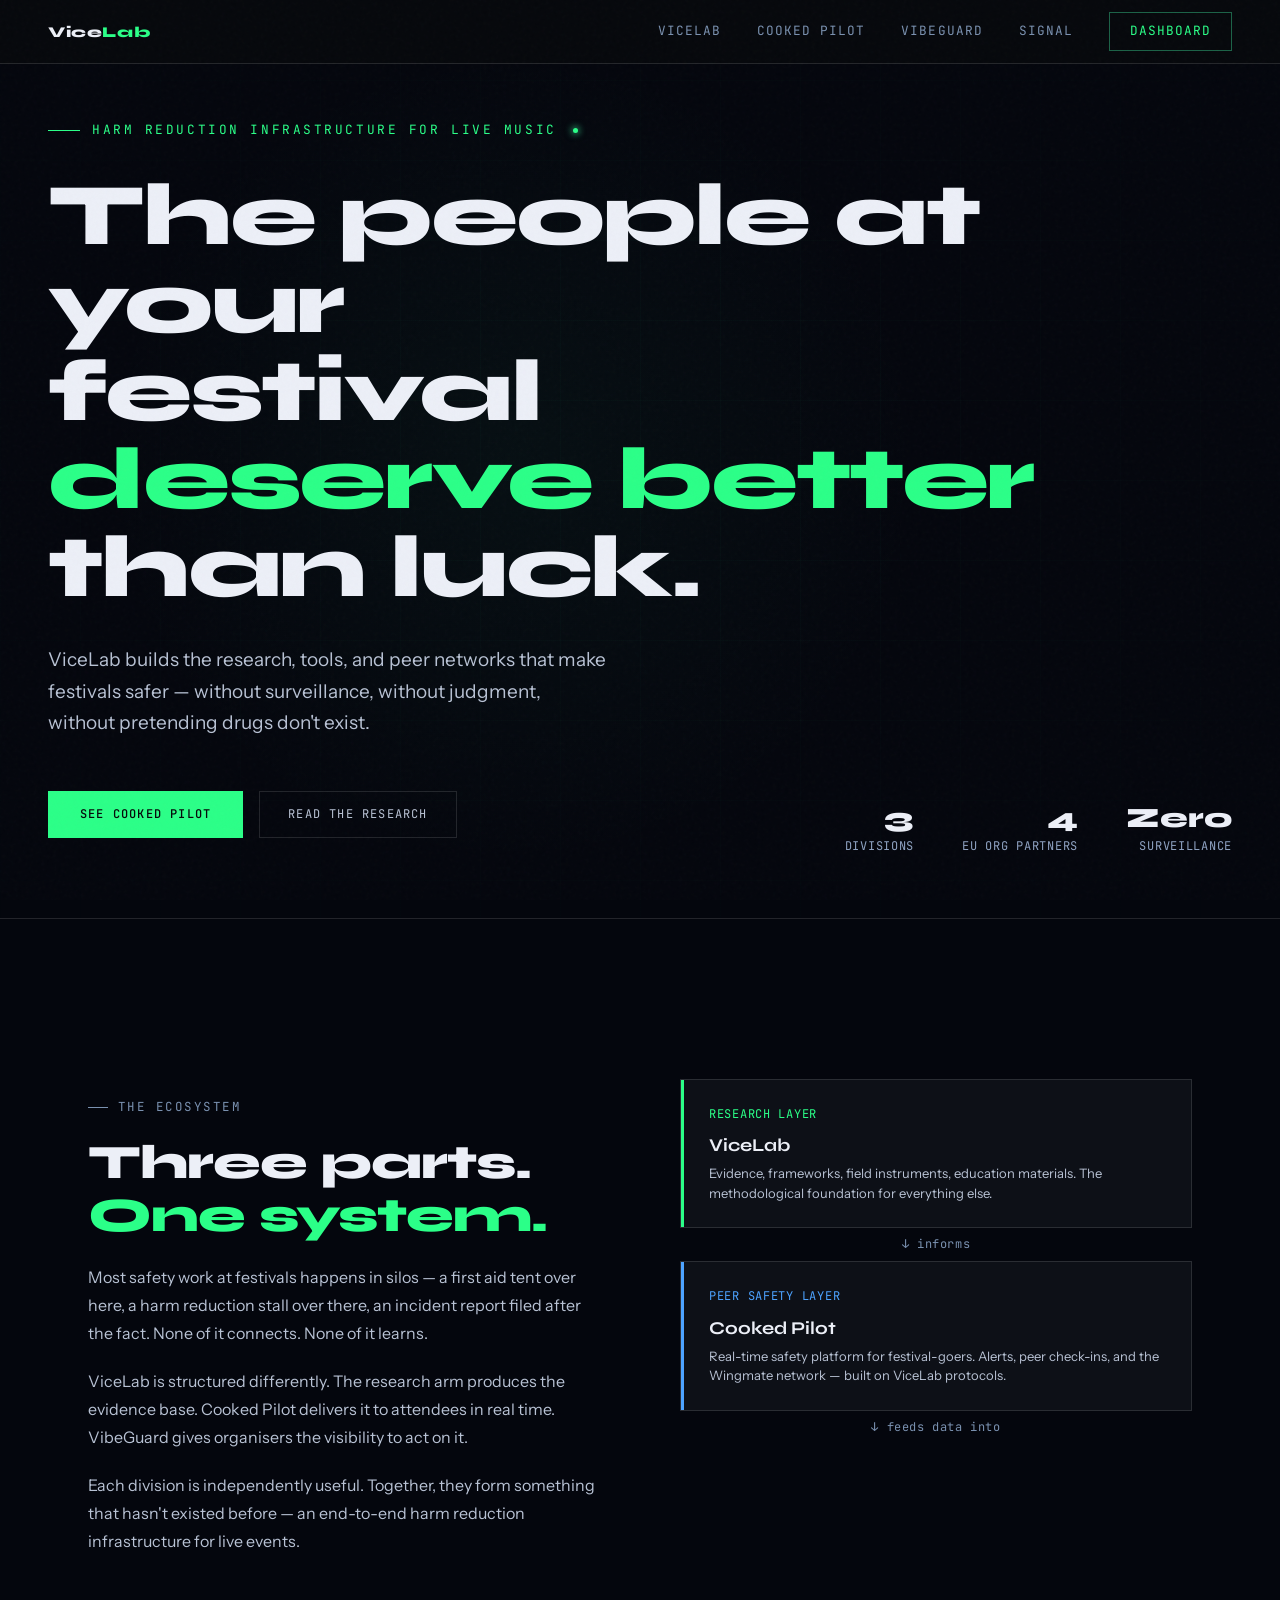
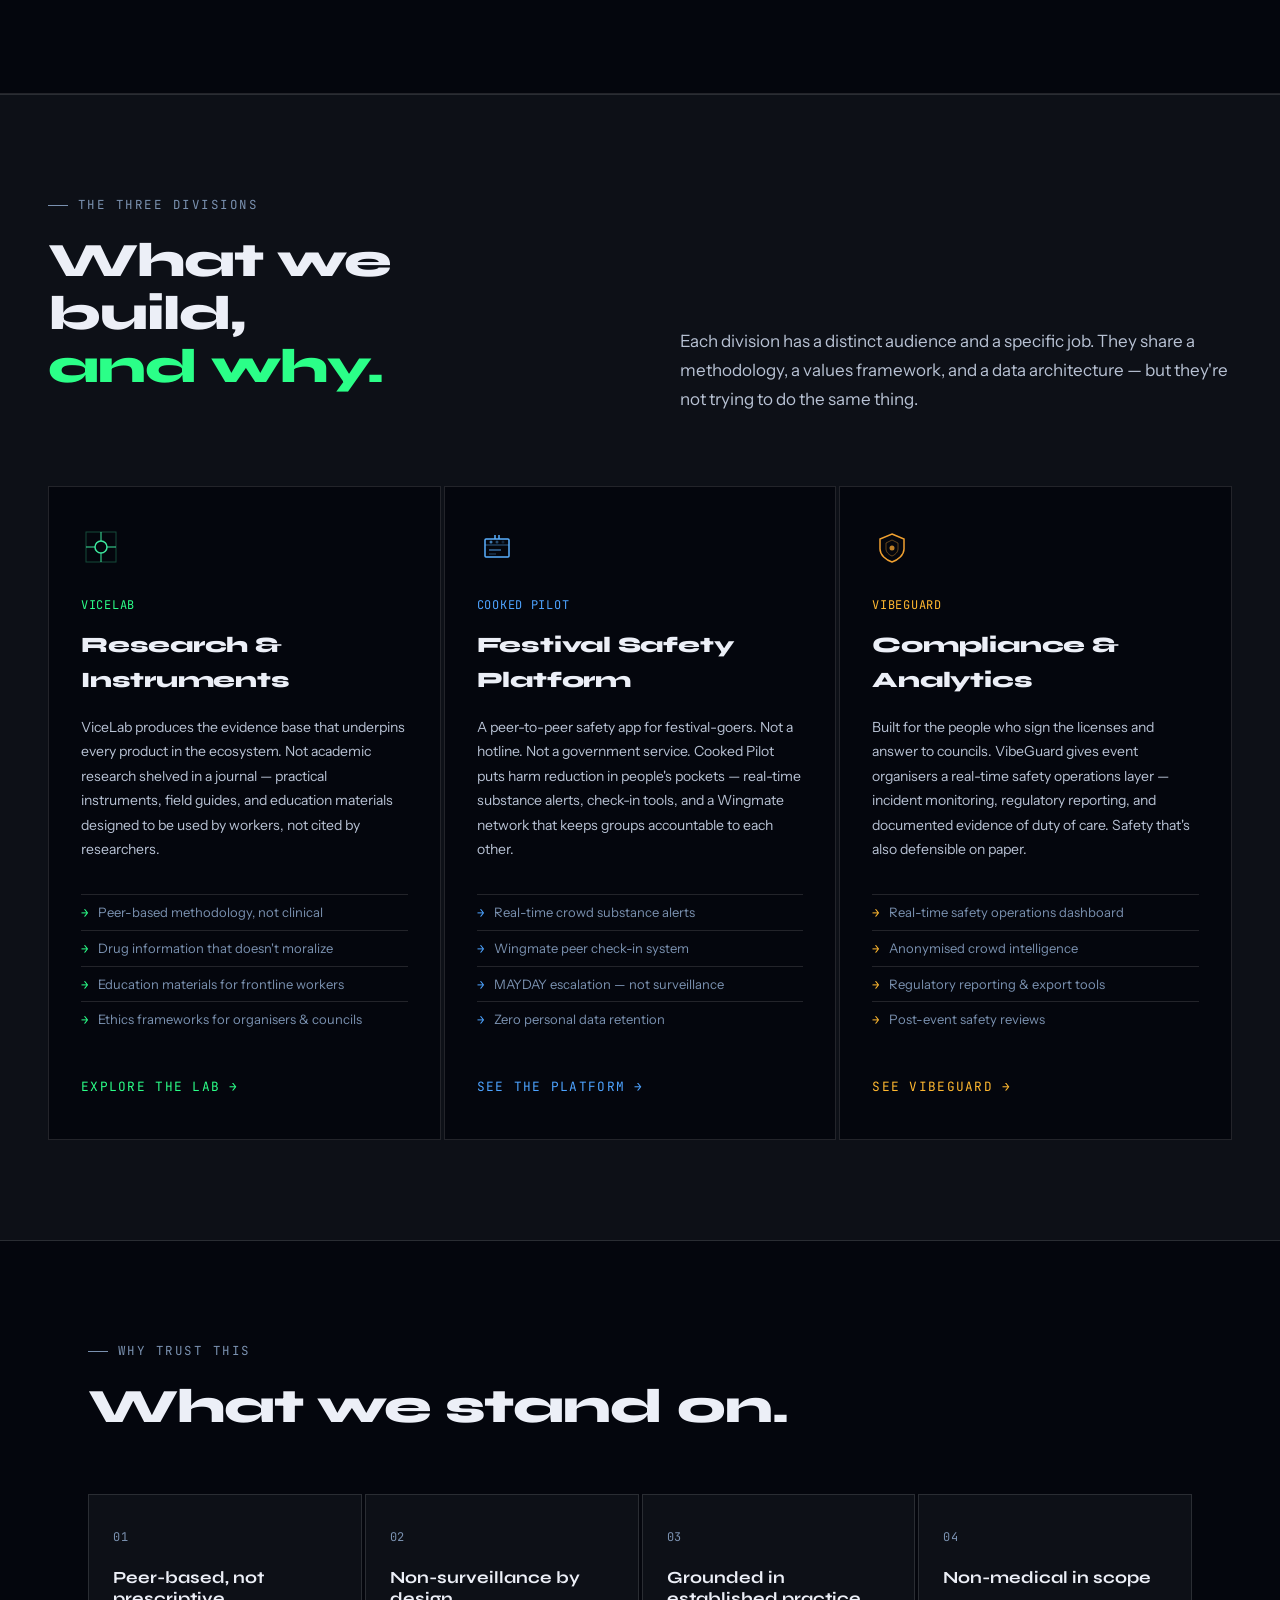
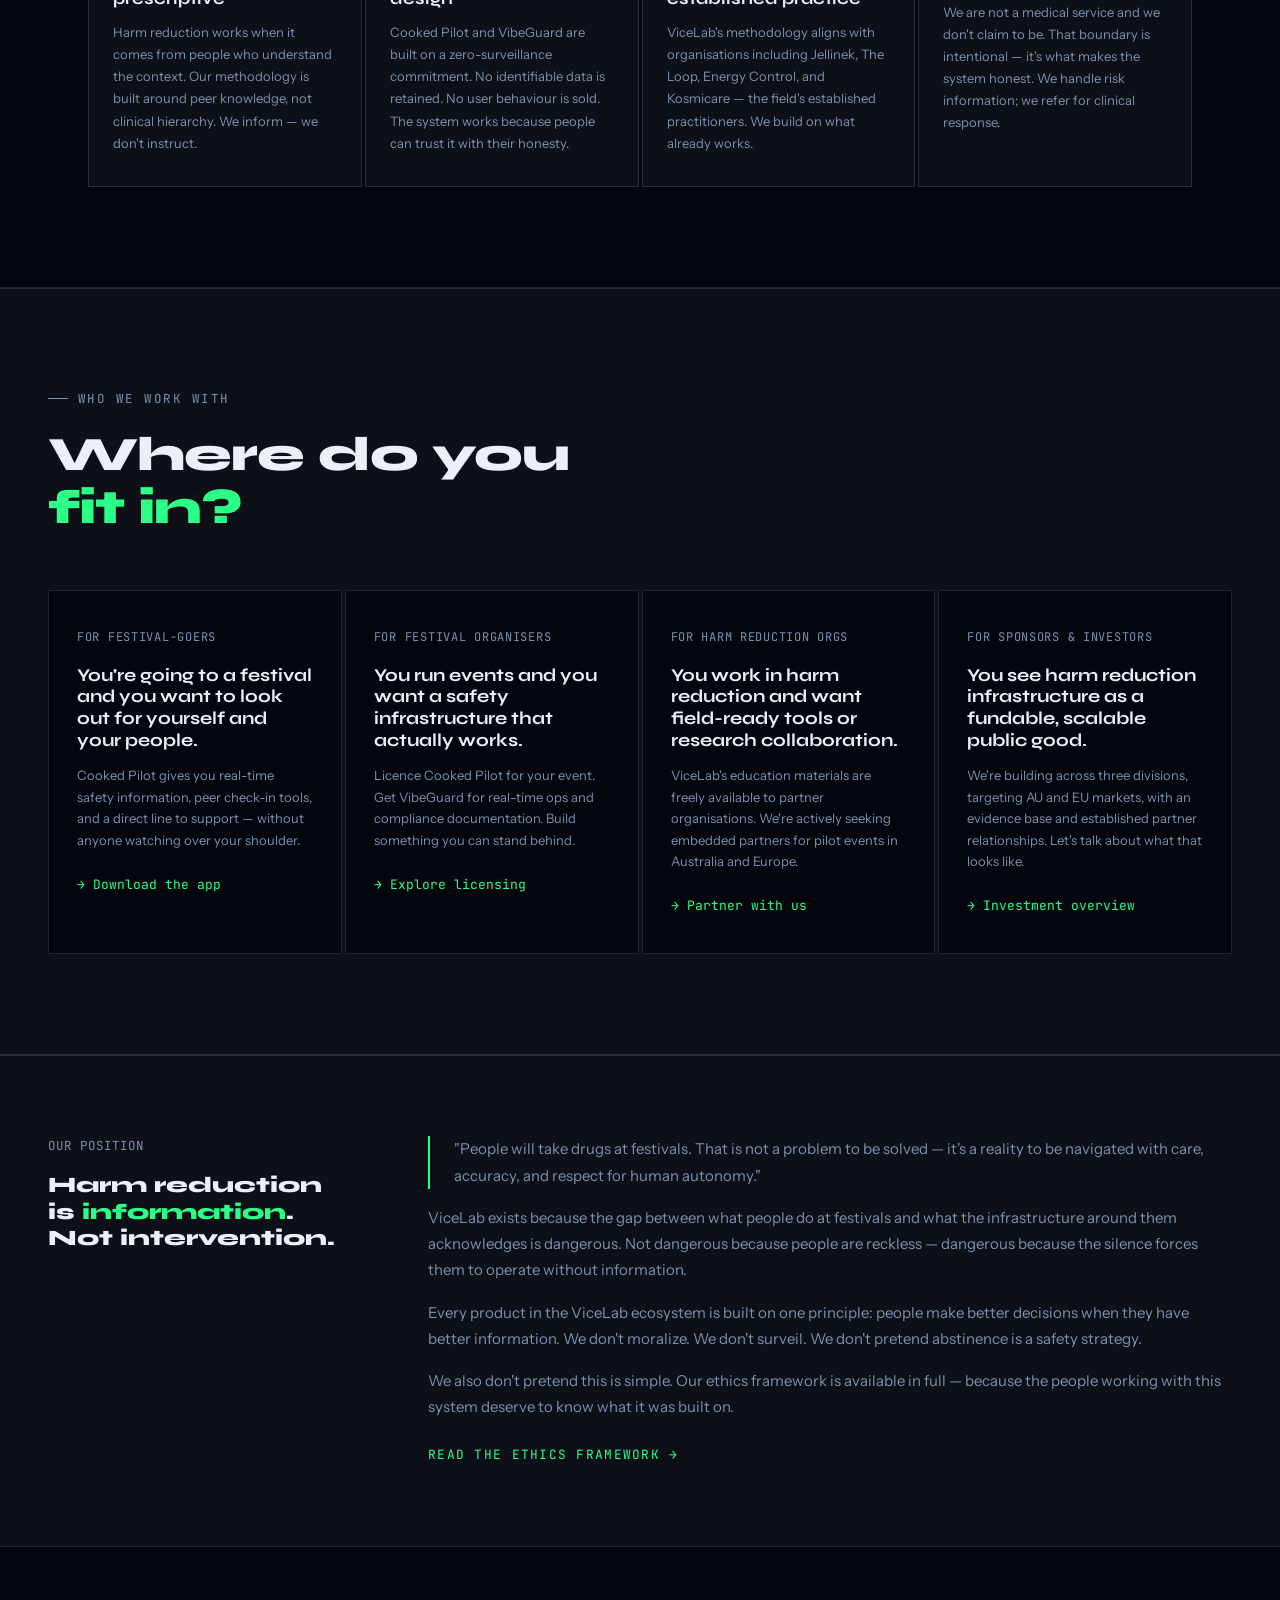
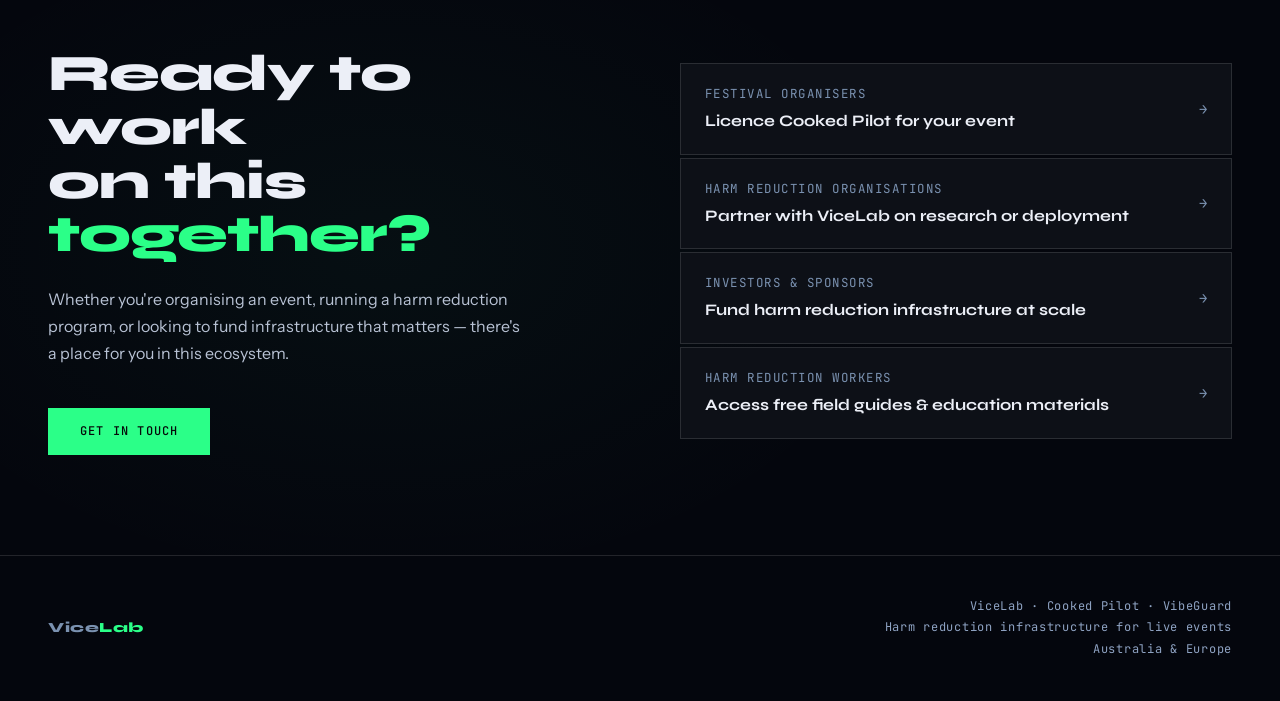
==== index.html @ eeba86cc "Fix GitHub Pages navigation: use relative paths across all pages - Replace all absolute paths (/, /d" ====
<!DOCTYPE html>
<html lang="en">
<head>
<meta charset="UTF-8">
<meta name="viewport" content="width=device-width, initial-scale=1.0">
<title>ViceLab — Harm Reduction Infrastructure for Live Music</title>
<link rel="preconnect" href="https://fonts.googleapis.com">
<link href="https://fonts.googleapis.com/css2?family=Syne:wght@400;500;600;700;800&family=Instrument+Sans:ital,wght@0,400;0,500;0,600;1,400&family=JetBrains+Mono:wght@300;400;500&display=swap" rel="stylesheet">
<style>
:root {
/* ╔══════════════════════════════════════════════════════════════╗
   ║  VICELAB GLOBAL COLOUR SYSTEM — single source of truth      ║
   ║  Edit here to repaint the entire site.                      ║
   ║  Do not hard-code colours outside this block.               ║
   ╚══════════════════════════════════════════════════════════════╝ */

  /* ── Backgrounds ───────────────────────────────────────────── */
  --bg-space:          #04060D;            /* page root / deep field    */
  --bg-panel:          #070B15;            /* card / panel surface      */
  --bg-telemetry:      #091723;            /* telemetry log strip       */

  /* ── Text ──────────────────────────────────────────────────── */
  --text-primary:      #f4f7ff;            /* console / log body text   */
  --text-secondary:    #8fa3c3;            /* metadata, labels          */
  --text-system:       #dce6ff;            /* system strips, orientation*/
  --text-body:         #b8c2d4;            /* paragraph / prose text    */
  --text-dim:          #7a91b0;            /* dimmed secondary labels   */
  --text-muted:        #5e7a9a;            /* decorative / footnote     */
  --text-white:        #eceff7;            /* near-white headings       */

  /* ── Dividers ───────────────────────────────────────────────── */
  --line-divider:      rgba(255,255,255,0.15);  /* structural dividers  */
  --line-subtle:       rgba(255,255,255,0.12);  /* panel borders        */

  /* ── Signal states (telemetry) ─────────────────────────────── */
  --signal-ok:         #3cff9c;            /* nominal / pass            */
  --signal-warn:       #ffcc66;            /* caution                   */
  --signal-alert:      #ff5a5a;            /* critical / fail           */

  /* ── Substance class accents ───────────────────────────────── */
  --accent-stimulant:    #FFB830;          /* Stimulants — amber-gold   */
  --accent-psychedelic:  #00FFC6;          /* Psychedelics — cyan       */
  --accent-empathogen:   #E43CFF;          /* Empathogens — magenta     */
  --accent-dissociative: #4DA3FF;          /* Dissociatives — blue      */
  --accent-opioid:       #FF6B6B;          /* Depressants/Opioids — red */
  --accent-cannabinoid:  #7EE482;          /* Cannabis — soft green     */
  --accent-entactogen:   #A78BFA;          /* Entactogens — violet      */

  /* ── Ecosystem entity accents ──────────────────────────────── */
  --brand-cp:          #2BFF88;            /* Cooked Pilot — neon green */
  --brand-vg:          #4DA3FF;            /* VibeGuard    — neon blue  */
  --brand-vl:          #E43CFF;            /* ViceLab      — magenta    */

  /* ── File-local tokens ──────────────── */
  --bg:         var(--bg-space);
  --bg-1:       #0d1017;
  --bg-2:       #111520;
  --border:     var(--line-subtle);
  --border-2:   var(--line-subtle);

  --text:       var(--text-body);
  --text-dimmer:var(--text-dim);
  --white:      var(--text-white);

  --green:      var(--brand-cp);
  --green-dim:  rgba(61,232,158,0.08);
  --green-mid:  rgba(61,232,158,0.18);
  --green-glow: 0 0 40px rgba(61,232,158,0.12);

  --blue:       var(--accent-dissociative);
  --blue-dim:   rgba(90,176,255,0.08);

  --amber:      var(--accent-stimulant);
  --amber-dim:  rgba(240,160,48,0.08);

  --mono: 'JetBrains Mono', monospace;
  --display: 'Syne', sans-serif;
  --body: 'Instrument Sans', sans-serif;
}

*, *::before, *::after { box-sizing: border-box; margin: 0; padding: 0; }

html { scroll-behavior: smooth; }

body {
  background: var(--bg);
  color: var(--text);
  font-family: var(--body);
  font-size: 16px;
  line-height: 1.6;
  overflow-x: hidden;
}

/* ─── NOISE OVERLAY ─── */
body::before {
  content: '';
  position: fixed;
  inset: 0;
  background-image: url("data:image/svg+xml,%3Csvg viewBox='0 0 256 256' xmlns='http://www.w3.org/2000/svg'%3E%3Cfilter id='noise'%3E%3CfeTurbulence type='fractalNoise' baseFrequency='0.9' numOctaves='4' stitchTiles='stitch'/%3E%3C/filter%3E%3Crect width='100%25' height='100%25' filter='url(%23noise)' opacity='0.035'/%3E%3C/svg%3E");
  pointer-events: none;
  z-index: 1000;
  opacity: 0.6;
}

/* ─── NAV ─── */
nav {
  position: fixed;
  top: 0; left: 0; right: 0;
  z-index: 100;
  display: flex;
  align-items: center;
  justify-content: space-between;
  padding: 0 48px;
  height: 64px;
  background: rgba(8,10,13,0.85);
  backdrop-filter: blur(16px);
  border-bottom: 1px solid var(--border);
}
.nav-logo {
  font-family: var(--display);
  font-size: 15px;
  font-weight: 800;
  color: var(--white);
  letter-spacing: 0.04em;
  text-decoration: none;
}
.nav-logo span { color: var(--green); }
.nav-links {
  display: flex;
  gap: 36px;
  align-items: center;
}
.nav-links a {
  font-family: var(--mono);
  font-size: 0.80rem;
  color: var(--text-dim);
  text-decoration: none;
  letter-spacing: 0.08em;
  text-transform: uppercase;
  transition: color 0.2s;
}
.nav-links a:hover { color: var(--white); }
.nav-cta {
  font-family: var(--mono);
  font-size: 0.80rem;
  padding: 8px 20px;
  border: 1px solid rgba(61,232,158,0.4);
  color: var(--green) !important;
  letter-spacing: 0.1em;
  text-transform: uppercase;
  transition: all 0.2s !important;
}
.nav-cta:hover {
  background: var(--green-dim) !important;
  color: var(--green) !important;
  border-color: var(--green) !important;
}

/* ─── HERO ─── */
.hero {
  min-height: 100vh;
  display: flex;
  flex-direction: column;
  justify-content: center;
  position: relative;
  padding: 120px 48px 80px;
  overflow: hidden;
}

/* Radar grid background */
.hero::before {
  content: '';
  position: absolute;
  inset: 0;
  background-image:
    linear-gradient(rgba(61,232,158,0.025) 1px, transparent 1px),
    linear-gradient(90deg, rgba(61,232,158,0.025) 1px, transparent 1px);
  background-size: 80px 80px;
  mask-image: radial-gradient(ellipse 80% 80% at 50% 50%, black 20%, transparent 100%);
}

/* Radial glow */
.hero::after {
  content: '';
  position: absolute;
  top: 50%;
  left: 40%;
  transform: translate(-50%, -50%);
  width: 900px;
  height: 900px;
  background: radial-gradient(circle, rgba(61,232,158,0.04) 0%, transparent 65%);
  pointer-events: none;
}

.hero-inner {
  position: relative;
  z-index: 2;
  max-width: 1100px;
}

.hero-eyebrow {
  font-family: var(--mono);
  font-size: 0.80rem;
  color: var(--green);
  letter-spacing: 0.2em;
  text-transform: uppercase;
  margin-bottom: 32px;
  display: flex;
  align-items: center;
  gap: 12px;
  opacity: 0;
  animation: fadeUp 0.3s ease 0s forwards;
}
.hero-eyebrow::before {
  content: '';
  width: 32px;
  height: 1px;
  background: var(--green);
}

/* Live pulse dot — instant activity signal, visible at t=0 */
.hero-eyebrow::after {
  content: '';
  width: 5px;
  height: 5px;
  border-radius: 50%;
  background: var(--green);
  box-shadow: 0 0 6px 2px rgba(61,232,158,0.5);
  animation: pulse-dot 2s ease-in-out infinite;
  margin-left: 4px;
}
@keyframes pulse-dot {
  0%,100% { opacity: 1; transform: scale(1); }
  50%      { opacity: 0.4; transform: scale(0.7); }
}

.hero-headline {
  font-family: var(--display);
  font-size: clamp(48px, 7vw, 88px);
  font-weight: 800;
  line-height: 1.0;
  color: var(--white);
  letter-spacing: -0.025em;
  margin-bottom: 32px;
  opacity: 0;
  animation: fadeUp 0.35s ease 0.1s forwards;
}
.hero-headline em {
  font-style: normal;
  color: var(--green);
}

.hero-sub {
  font-size: 19px;
  color: var(--text);
  max-width: 560px;
  line-height: 1.65;
  margin-bottom: 52px;
  font-weight: 400;
  opacity: 0;
  animation: fadeUp 0.3s ease 0.22s forwards;
}

.hero-actions {
  display: flex;
  gap: 16px;
  align-items: center;
  flex-wrap: wrap;
  opacity: 0;
  animation: fadeUp 0.3s ease 0.32s forwards;
}
.btn-primary {
  font-family: var(--mono);
  font-size: 12px;
  letter-spacing: 0.1em;
  text-transform: uppercase;
  padding: 14px 32px;
  background: var(--green);
  color: #060a0a;
  font-weight: 500;
  border: none;
  cursor: pointer;
  text-decoration: none;
  display: inline-block;
  transition: all 0.2s;
}
.btn-primary:hover {
  background: #5af0b5;
  box-shadow: 0 0 30px rgba(61,232,158,0.3);
}
.btn-ghost {
  font-family: var(--mono);
  font-size: 12px;
  letter-spacing: 0.1em;
  text-transform: uppercase;
  padding: 13px 28px;
  border: 1px solid var(--border-2);
  color: var(--text);
  background: transparent;
  cursor: pointer;
  text-decoration: none;
  display: inline-block;
  transition: all 0.2s;
}
.btn-ghost:hover {
  border-color: var(--line-divider);
  color: var(--white);
}

.hero-stats {
  position: absolute;
  bottom: 60px;
  right: 48px;
  display: flex;
  gap: 48px;
  opacity: 0;
  animation: fadeUp 0.3s ease 0.42s forwards;
}
.stat { text-align: right; }
.stat-num {
  font-family: var(--display);
  font-size: 28px;
  font-weight: 800;
  color: var(--white);
  line-height: 1;
  margin-bottom: 4px;
}
.stat-label {
  font-family: var(--mono);
  font-size: 0.78rem;
  color: var(--text-dim);
  letter-spacing: 0.1em;
  text-transform: uppercase;
}

/* ─── DIVIDER ─── */
.divider-line {
  height: 1px;
  background: var(--border);
  margin: 0;
}

/* ─── SECTIONS COMMON ─── */
section {
  padding: 100px 48px;
  max-width: 1200px;
  margin: 0 auto;
}
section.full { max-width: none; padding-left: 0; padding-right: 0; }

.section-label {
  font-family: var(--mono);
  font-size: 0.78rem;
  color: var(--text-dimmer);
  letter-spacing: 0.2em;
  text-transform: uppercase;
  margin-bottom: 20px;
  display: flex;
  align-items: center;
  gap: 10px;
}
.section-label::before {
  content: '';
  width: 20px;
  height: 1px;
  background: var(--text-dimmer);
}

.section-title {
  font-family: var(--display);
  font-size: clamp(32px, 4vw, 48px);
  font-weight: 800;
  color: var(--white);
  line-height: 1.1;
  letter-spacing: -0.02em;
  margin-bottom: 20px;
}
.section-title em {
  font-style: normal;
  color: var(--green);
}

.section-body {
  font-size: 17px;
  color: var(--text);
  max-width: 600px;
  line-height: 1.7;
}

/* ─── ECOSYSTEM SECTION ─── */
.ecosystem {
  position: relative;
}
.ecosystem-layout {
  display: grid;
  grid-template-columns: 1fr 1fr;
  gap: 80px;
  align-items: center;
  margin-top: 60px;
}
.ecosystem-text {}
.ecosystem-text p { margin-bottom: 20px; font-size: 16px; color: var(--text); line-height: 1.75; }

.ecosystem-diagram {
  position: relative;
  display: flex;
  flex-direction: column;
  gap: 3px;
}
.eco-node {
  border: 1px solid var(--border);
  background: var(--bg-1);
  padding: 24px 28px;
  position: relative;
  transition: all 0.25s;
  cursor: default;
}
.eco-node:hover {
  border-color: var(--border-2);
  background: var(--bg-2);
}
.eco-node::before {
  content: '';
  position: absolute;
  left: 0; top: 0; bottom: 0;
  width: 3px;
}
.eco-node.vl::before { background: var(--green); }
.eco-node.cp::before { background: var(--blue); }
.eco-node.vg::before { background: var(--amber); }

.eco-node:hover.vl { border-color: rgba(61,232,158,0.25); }
.eco-node:hover.cp { border-color: rgba(90,176,255,0.25); }
.eco-node:hover.vg { border-color: rgba(240,160,48,0.25); }

.eco-tag {
  font-family: var(--mono);
  font-size: 0.78rem;
  text-transform: uppercase;
  letter-spacing: 0.12em;
  margin-bottom: 6px;
}
.eco-node.vl .eco-tag { color: var(--green); }
.eco-node.cp .eco-tag { color: var(--blue); }
.eco-node.vg .eco-tag { color: var(--amber); }

.eco-name {
  font-family: var(--display);
  font-size: 18px;
  font-weight: 700;
  color: var(--white);
  margin-bottom: 4px;
}
.eco-desc {
  font-size: 13px;
  color: var(--text);
  line-height: 1.5;
}
.eco-arrow {
  text-align: center;
  font-family: var(--mono);
  font-size: 12px;
  color: var(--text-dimmer);
  padding: 4px 0;
  letter-spacing: 0.05em;
}

/* ─── DIVISIONS ─── */
.divisions-wrap {
  background: var(--bg-1);
  border-top: 1px solid var(--border);
  border-bottom: 1px solid var(--border);
  padding: 100px 48px;
}
.divisions-inner {
  max-width: 1200px;
  margin: 0 auto;
}
.divisions-header {
  display: grid;
  grid-template-columns: 1fr 1fr;
  gap: 80px;
  margin-bottom: 72px;
  align-items: end;
}

.divisions-grid {
  display: grid;
  grid-template-columns: repeat(3, 1fr);
  gap: 3px;
}
.division-card {
  background: var(--bg);
  border: 1px solid var(--border);
  padding: 40px 32px;
  position: relative;
  overflow: hidden;
  transition: all 0.3s;
}
.division-card::after {
  content: '';
  position: absolute;
  bottom: 0; left: 0; right: 0;
  height: 1px;
  transition: all 0.3s;
}
.division-card.vl::after { background: var(--green); transform: scaleX(0); transform-origin: left; }
.division-card.cp::after { background: var(--blue); transform: scaleX(0); transform-origin: left; }
.division-card.vg::after { background: var(--amber); transform: scaleX(0); transform-origin: left; }

.division-card:hover::after { transform: scaleX(1); }
.division-card.vl:hover { background: #0a0f0c; border-color: rgba(61,232,158,0.2); }
.division-card.cp:hover { background: #0a0d14; border-color: rgba(90,176,255,0.2); }
.division-card.vg:hover { background: #110e06; border-color: rgba(240,160,48,0.2); }

.div-icon {
  width: 40px;
  height: 40px;
  margin-bottom: 28px;
  display: flex;
  align-items: center;
  justify-content: center;
}

.div-tag {
  font-family: var(--mono);
  font-size: 0.78rem;
  letter-spacing: 0.14em;
  text-transform: uppercase;
  margin-bottom: 12px;
}
.division-card.vl .div-tag { color: var(--green); }
.division-card.cp .div-tag { color: var(--blue); }
.division-card.vg .div-tag { color: var(--amber); }

.div-name {
  font-family: var(--display);
  font-size: 22px;
  font-weight: 800;
  color: var(--white);
  margin-bottom: 16px;
  letter-spacing: -0.01em;
}
.div-body {
  font-size: 14px;
  color: var(--text);
  line-height: 1.75;
  margin-bottom: 32px;
}
.div-bullets {
  list-style: none;
  margin-bottom: 36px;
}
.div-bullets li {
  font-size: 13px;
  color: var(--text-dim);
  padding: 7px 0;
  border-top: 1px solid var(--border);
  display: flex;
  gap: 10px;
  align-items: baseline;
}
.div-bullets li::before {
  content: '→';
  font-family: var(--mono);
  font-size: 0.78rem;
  flex-shrink: 0;
}
.division-card.vl .div-bullets li::before { color: var(--green); }
.division-card.cp .div-bullets li::before { color: var(--blue); }
.division-card.vg .div-bullets li::before { color: var(--amber); }

.div-link {
  font-family: var(--mono);
  font-size: 0.80rem;
  letter-spacing: 0.1em;
  text-transform: uppercase;
  text-decoration: none;
  display: inline-flex;
  align-items: center;
  gap: 8px;
  transition: gap 0.2s;
}
.division-card.vl .div-link { color: var(--green); }
.division-card.cp .div-link { color: var(--blue); }
.division-card.vg .div-link { color: var(--amber); }
.div-link:hover { gap: 14px; }

/* ─── TRUST PILLARS ─── */
.trust {
  position: relative;
}
.trust-grid {
  display: grid;
  grid-template-columns: repeat(4, 1fr);
  gap: 3px;
  margin-top: 60px;
}
.trust-card {
  border: 1px solid var(--border);
  padding: 32px 24px;
  background: var(--bg-1);
  transition: all 0.2s;
}
.trust-card:hover {
  background: var(--bg-2);
  border-color: var(--border-2);
}
.trust-num {
  font-family: var(--mono);
  font-size: 0.80rem;
  color: var(--text-dimmer);
  margin-bottom: 20px;
  letter-spacing: 0.1em;
}
.trust-heading {
  font-family: var(--display);
  font-size: 17px;
  font-weight: 700;
  color: var(--white);
  margin-bottom: 12px;
  line-height: 1.2;
}
.trust-body {
  font-size: 13px;
  color: var(--text-dim);
  line-height: 1.7;
}

/* ─── AUDIENCE PATHS ─── */
.audience-wrap {
  background: var(--bg-1);
  border-top: 1px solid var(--border);
  border-bottom: 1px solid var(--border);
  padding: 100px 48px;
}
.audience-inner {
  max-width: 1200px;
  margin: 0 auto;
}
.audience-paths {
  display: grid;
  grid-template-columns: repeat(4, 1fr);
  gap: 3px;
  margin-top: 56px;
}
@media (max-width: 768px) {
  .audience-paths {
    grid-template-columns: 1fr;
    gap: 16px;
  }
  .audience-paths > * {
    min-width: 0;
    height: auto;
    padding: 20px 18px;
  }
}
.path-card {
  border: 1px solid var(--border);
  padding: 36px 28px;
  background: var(--bg);
  text-decoration: none;
  display: block;
  transition: all 0.25s;
  position: relative;
  overflow: hidden;
}
.path-card::before {
  content: '';
  position: absolute;
  top: 0; left: 0; right: 0;
  height: 2px;
  background: linear-gradient(90deg, var(--green), transparent);
  transform: scaleX(0);
  transform-origin: left;
  transition: transform 0.3s;
}
.path-card:hover::before { transform: scaleX(1); }
.path-card:hover {
  background: var(--bg-2);
  border-color: var(--border-2);
}
.path-who {
  font-family: var(--mono);
  font-size: 0.78rem;
  color: var(--text-dimmer);
  letter-spacing: 0.14em;
  text-transform: uppercase;
  margin-bottom: 16px;
}
.path-title {
  font-family: var(--display);
  font-size: 18px;
  font-weight: 700;
  color: var(--white);
  margin-bottom: 14px;
  line-height: 1.2;
}
.path-body {
  font-size: 13px;
  color: var(--text-dim);
  line-height: 1.65;
  margin-bottom: 24px;
}
.path-arrow {
  font-family: var(--mono);
  font-size: 13px;
  color: var(--green);
}

/* ─── PARTNERS CTA ─── */
.partners-cta {
  position: relative;
  overflow: hidden;
  padding: 100px 48px;
  border-top: 1px solid var(--border);
}
.partners-cta::before {
  content: '';
  position: absolute;
  top: 0; left: 0; right: 0; bottom: 0;
  background: radial-gradient(ellipse 60% 80% at 30% 50%, rgba(61,232,158,0.04) 0%, transparent 70%);
  pointer-events: none;
}
.cta-inner {
  max-width: 1200px;
  margin: 0 auto;
  display: grid;
  grid-template-columns: 1fr 1fr;
  gap: 80px;
  align-items: center;
  position: relative;
  z-index: 2;
}
.cta-text {}
.cta-title {
  font-family: var(--display);
  font-size: clamp(32px, 4vw, 52px);
  font-weight: 800;
  color: var(--white);
  line-height: 1.05;
  letter-spacing: -0.02em;
  margin-bottom: 24px;
}
.cta-title em {
  font-style: normal;
  color: var(--green);
}
.cta-body {
  font-size: 16px;
  color: var(--text);
  line-height: 1.7;
  margin-bottom: 40px;
  max-width: 480px;
}
.cta-options {
  display: flex;
  flex-direction: column;
  gap: 3px;
}
.cta-option {
  display: flex;
  align-items: center;
  justify-content: space-between;
  padding: 20px 24px;
  border: 1px solid var(--border);
  background: var(--bg-1);
  text-decoration: none;
  transition: all 0.2s;
  cursor: pointer;
}
.cta-option:hover {
  background: var(--bg-2);
  border-color: var(--border-2);
}
.cta-option:first-child:hover { border-color: rgba(61,232,158,0.25); }
.cta-option-left {}
.cta-option-tag {
  font-family: var(--mono);
  font-size: 0.78rem;
  color: var(--text-dimmer);
  letter-spacing: 0.12em;
  text-transform: uppercase;
  margin-bottom: 4px;
}
.cta-option-label {
  font-family: var(--display);
  font-size: 16px;
  font-weight: 700;
  color: var(--white);
}
.cta-option-arrow {
  font-family: var(--mono);
  font-size: 14px;
  color: var(--text-dimmer);
  transition: all 0.2s;
}
.cta-option:hover .cta-option-arrow { color: var(--green); transform: translateX(4px); }

/* ─── PHILOSOPHY STRIP ─── */
.philosophy {
  border-top: 1px solid var(--border);
  padding: 80px 48px;
  background: var(--bg-1);
}
.philosophy-inner {
  max-width: 1200px;
  margin: 0 auto;
  display: grid;
  grid-template-columns: 300px 1fr;
  gap: 80px;
  align-items: start;
}
.philosophy-label-col {}
.philosophy-label {
  font-family: var(--mono);
  font-size: 0.78rem;
  color: var(--text-dimmer);
  letter-spacing: 0.08em;
  text-transform: uppercase;
  margin-bottom: 16px;
}
.philosophy-anchor {
  font-family: var(--display);
  font-size: 22px;
  font-weight: 800;
  color: var(--white);
  line-height: 1.2;
}
.philosophy-anchor em { font-style: normal; color: var(--green); }
.philosophy-body-col {}
.philosophy-quote {
  font-size: 18px;
  color: var(--text);
  line-height: 1.7;
  margin-bottom: 28px;
  border-left: 2px solid var(--green);
  padding-left: 24px;
}
.philosophy-body-col p {
  font-size: 15px;
  color: var(--text-dim);
  line-height: 1.75;
  margin-bottom: 16px;
}
.philosophy-body-col p:last-child { margin-bottom: 0; }

/* ─── FOOTER ─── */
footer {
  border-top: 1px solid var(--border);
  padding: 40px 48px;
  display: flex;
  justify-content: space-between;
  align-items: center;
}
.footer-logo {
  font-family: var(--display);
  font-size: 14px;
  font-weight: 800;
  color: var(--text-dim);
  letter-spacing: 0.04em;
}
.footer-logo span { color: var(--green); }
.footer-meta {
  font-family: var(--mono);
  font-size: 0.78rem;
  color: var(--text-dimmer);
  letter-spacing: 0.1em;
  text-align: right;
  line-height: 1.9;
}

/* ─── SCROLL ANIMATIONS ─── */
@keyframes fadeUp {
  from { opacity: 0; transform: translateY(8px); }
  to   { opacity: 1; transform: translateY(0); }
}
.reveal {
  opacity: 0;
  transform: translateY(12px);
  transition: opacity 0.7s ease, transform 0.7s ease;
}
.reveal.in { opacity: 1; transform: none; }

/* stagger children */
.reveal-stagger > * {
  opacity: 0;
  transform: translateY(12px);
  transition: opacity 0.6s ease, transform 0.6s ease;
}
.reveal-stagger.in > *:nth-child(1) { opacity: 1; transform: none; transition-delay: 0.05s; }
.reveal-stagger.in > *:nth-child(2) { opacity: 1; transform: none; transition-delay: 0.15s; }
.reveal-stagger.in > *:nth-child(3) { opacity: 1; transform: none; transition-delay: 0.25s; }
.reveal-stagger.in > *:nth-child(4) { opacity: 1; transform: none; transition-delay: 0.35s; }

/* ─── MOBILE HERO FIXES (≤600px) ─── */
/* Responsive stabilisation pass — animation timing unchanged */
@media (max-width: 600px) {
  .hero {
    padding: 100px 24px 80px;
  }
  .hero-headline {
    font-size: 42px;
  }
  .hero-stats {
    display: none;
  }
}

/* ═══════════════════════════════════════════════════
   RESPONSIVE BODY PASS
   All breakpoints below are additive.
   Desktop layout is untouched above 768px.
   ═══════════════════════════════════════════════════ */

/* ─── NAV MOBILE ─── */
@media (max-width: 768px) {
  nav {
    padding: 0 24px;
    height: auto;
    flex-wrap: wrap;
    gap: 0;
    padding-top: 12px;
    padding-bottom: 12px;
  }
  .nav-links {
    gap: 20px;
    flex-wrap: wrap;
    width: 100%;
    padding-top: 10px;
    border-top: 1px solid var(--border);  /* deliberate row separation */
    margin-top: 8px;
  }
}

@media (max-width: 480px) {
  .nav-links {
    gap: 14px;
  }
  .nav-links a {
    font-size: 0.78rem;
  }
  .nav-cta {
    font-size: 0.78rem;
    padding: 6px 14px;
  }
}

/* ─── SECTION PADDING ─── */
@media (max-width: 768px) {
  section {
    padding: 72px 24px;
  }
  .divisions-wrap {
    padding: 72px 24px;
  }
  .audience-wrap {
    padding: 72px 24px;
  }
  .partners-cta {
    padding: 72px 24px;
  }
  .philosophy {
    padding: 64px 24px;
  }
  footer {
    padding: 32px 24px;
    flex-direction: column;
    gap: 16px;
    align-items: flex-start;
  }
  .footer-meta {
    text-align: left;
  }
}

/* ─── ECOSYSTEM LAYOUT ─── */
@media (max-width: 768px) {
  .ecosystem-layout {
    grid-template-columns: 1fr;
    gap: 48px;
    margin-top: 40px;
  }
}

/* ─── DIVISIONS HEADER + GRID ─── */
@media (max-width: 768px) {
  .divisions-header {
    grid-template-columns: 1fr;
    gap: 24px;
    margin-bottom: 48px;
  }
}

/* tablet: 2 columns */
@media (min-width: 520px) and (max-width: 768px) {
  .divisions-grid {
    grid-template-columns: repeat(2, 1fr);
    gap: 3px;
  }
}

/* mobile: 1 column */
@media (max-width: 519px) {
  .divisions-grid {
    grid-template-columns: 1fr;
    gap: 3px;
  }
}

/* loosen card padding on mobile */
@media (max-width: 768px) {
  .division-card {
    padding: 28px 24px;
  }
}

/* ─── TRUST GRID ─── */
/* tablet: 2 columns */
@media (min-width: 520px) and (max-width: 768px) {
  .trust-grid {
    grid-template-columns: repeat(2, 1fr);
    margin-top: 40px;
  }
}

/* mobile: 1 column */
@media (max-width: 519px) {
  .trust-grid {
    grid-template-columns: 1fr;
    margin-top: 40px;
  }
}

/* ─── CTA INNER ─── */
@media (max-width: 768px) {
  .cta-inner {
    grid-template-columns: 1fr;
    gap: 48px;
  }
  .cta-body {
    max-width: 100%;
  }
}

/* ─── PHILOSOPHY INNER ─── */
@media (max-width: 768px) {
  .philosophy-inner {
    grid-template-columns: 1fr;
    gap: 36px;
  }
  .philosophy-quote {
    font-size: 16px;
  }
}

/* ─── TEXT LINK (inline body links) ─── */
.text-link {
  font-family: var(--mono);
  font-size: 0.80rem;
  color: var(--green);
  letter-spacing: 0.1em;
  text-transform: uppercase;
  text-decoration: none;
  display: inline-flex;
  align-items: center;
  gap: 8px;
  margin-top: 8px;
  transition: gap 0.2s;
}
.text-link:hover { gap: 14px; }

/* ─── ANCHOR LANDING OFFSET ─── */
/* Prevents fixed nav from obscuring section headings on anchor jump */
section,
.divisions-wrap,
.audience-wrap,
.partners-cta,
.philosophy {
  scroll-margin-top: 100px;
}

/* ─── KEYBOARD FOCUS ─── */
:focus-visible {
  outline: 2px solid var(--green);
  outline-offset: 2px;
}

/* ─── ACTIVE STATE FEEDBACK ─── */
button:active,
.btn-primary:active,
.btn-ghost:active {
  transform: translateY(1px);
}

/* ─── REDUCED MOTION ─── */
@media (prefers-reduced-motion: reduce) {
  .reveal,
  .reveal-stagger > * {
    opacity: 1;
    transform: none;
    transition: none;
  }
  .hero * {
    animation: none !important;
  }
}


/* ═══════════════════════════════════════════════════════
   READABILITY PATCH — global contrast uplift 2026
   Primary: var(--text-primary)  Secondary: var(--text-secondary)  System: var(--text-system)
   Do not override without versioning.
═══════════════════════════════════════════════════════ */

/* Floor: no text below 0.75rem */
* { min-font-size: 0; }  /* intentional no-op anchor */

/* ── Telemetry / console log lines ── */
.tel-line {
  font-size: 0.85rem !important;
  line-height: 1.9 !important;
  letter-spacing: 0.03em !important;
  color: var(--text-primary) !important;
}
.tel-msg  { color: var(--text-primary) !important; }
.tel-ts   { color: var(--text-secondary) !important; }
.tel-ok   .tel-msg { color: var(--signal-ok) !important; }
.tel-warn .tel-msg { color: var(--signal-warn) !important; }
.tel-info .tel-msg { color: var(--text-primary) !important; }

/* ── Explicit target classes from brief ── */
.system-label,
.archive-meta,
.console-strip,
.metadata-text {
  color: var(--text-system) !important;
  font-size: 0.75rem !important;
  line-height: 1.9 !important;
  letter-spacing: 0.03em !important;
}

/* ── Dashboard ── */
.sys-desc-line         { line-height: 1.9 !important; }
.sys-desc-line.primary { color: var(--text-system) !important; }
.sys-desc-line.secondary { color: var(--text-secondary) !important; }
.sys-orient { color: var(--text-secondary) !important; font-size: 0.75rem !important; }
.sc-id   { color: var(--text-secondary) !important; font-size: 0.75rem !important; letter-spacing: 0.06em !important; }
.sc-mode { color: var(--text-secondary) !important; font-size: 0.75rem !important; letter-spacing: 0.03em !important; }
.sl-mode { color: var(--text-secondary) !important; font-size: 0.75rem !important; }
#tel-count { color: var(--text-secondary) !important; }
#wave-sub, .wave-sub { color: var(--text-dim) !important; font-size: 0.75rem !important; }
.sys-hd .sys-id, .panel-id, .panel-label {
  color: var(--text-secondary) !important;
  font-size: 0.75rem !important;
  letter-spacing: 0.06em !important;
}

/* ── Signal v2 / map nodes ── */
.node-tip { font-size: 0.75rem !important; line-height: 1.7 !important; }
.node-tip-name { font-size: 0.80rem !important; }
.rr { color: var(--text-secondary) !important; font-size: 0.75rem !important; }
.rr-val { color: var(--text-system) !important; }
.hero-orient { color: var(--text-system) !important; font-size: 0.80rem !important; }
.hero-cta-sub { color: var(--text-secondary) !important; font-size: 0.75rem !important; }
.tc-module-label { color: var(--text-secondary) !important; font-size: 0.75rem !important; letter-spacing: 0.08em !important; }
.tc-id { color: var(--text-secondary) !important; font-size: 0.75rem !important; }
.tc-status { color: var(--text-secondary) !important; font-size: 0.75rem !important; }
.tc-cta { color: var(--text-secondary) !important; font-size: 0.75rem !important; }
.mx-head-label { color: var(--text-secondary) !important; font-size: 0.75rem !important; }
.mx-foot { color: var(--text-secondary) !important; font-size: 0.75rem !important; line-height: 1.8 !important; }
.mx-legend-item { color: var(--text-secondary) !important; font-size: 0.75rem !important; }
.sys-node-num { color: var(--text-secondary) !important; font-size: 0.75rem !important; letter-spacing: 0.06em !important; }
.sys-node-path { color: var(--text-dim) !important; font-size: 0.75rem !important; }
.why-stat-lbl { color: var(--text-secondary) !important; font-size: 0.75rem !important; letter-spacing: 0.06em !important; }

/* ── Archive index ── */
.ah-eyebrow { color: var(--text-secondary) !important; }
.ah-orient  { color: var(--text-system) !important; font-size: 0.80rem !important; letter-spacing: 0.06em !important; }
.ah-stat-lbl { color: var(--text-secondary) !important; font-size: 0.75rem !important; letter-spacing: 0.06em !important; }
.pc-id { color: var(--text-secondary) !important; font-size: 0.75rem !important; letter-spacing: 0.08em !important; }
.pc-classification { color: var(--text-dim) !important; font-size: 0.75rem !important; letter-spacing: 0.04em !important; }
.pc-badge { color: var(--text-secondary) !important; font-size: 0.75rem !important; }
.pc-edition { font-size: 0.75rem !important; }
.pc-edition.locked { color: rgba(228,60,255,0.75) !important; }
.pc-edition.ed01   { color: rgba(0,255,198,0.75)  !important; }
.pc-cta { color: var(--text-secondary) !important; font-size: 0.75rem !important; letter-spacing: 0.06em !important; }
.filter-btn { font-size: 0.75rem !important; letter-spacing: 0.06em !important; }
.index-bar-right { color: var(--text-secondary) !important; font-size: 0.75rem !important; }
.eco-num  { color: var(--text-secondary) !important; font-size: 0.75rem !important; letter-spacing: 0.06em !important; }
.eco-path { color: var(--text-dim) !important; font-size: 0.75rem !important; }
.final-label { color: var(--text-dim) !important; font-size: 0.75rem !important; }
.footer-note { color: var(--text-dim) !important; font-size: 0.75rem !important; letter-spacing: 0.06em !important; }

/* ── Plate detail ── */
.breadcrumb { color: var(--text-secondary) !important; font-size: 0.75rem !important; letter-spacing: 0.06em !important; }
.breadcrumb-current { color: var(--text-system) !important; }
.plate-code { font-size: 0.80rem !important; letter-spacing: 0.12em !important; }
.plate-meta-row { color: var(--text-secondary) !important; font-size: 0.75rem !important; letter-spacing: 0.04em !important; }
.plate-strip-id { color: var(--text-secondary) !important; font-size: 0.75rem !important; letter-spacing: 0.08em !important; }
.plate-strip-status { font-size: 0.75rem !important; }
.meta-field-key { color: var(--text-secondary) !important; font-size: 0.75rem !important; letter-spacing: 0.08em !important; }
.meta-field-val { color: var(--text-system) !important; font-size: 0.80rem !important; }
.info-block-label { font-size: 0.75rem !important; letter-spacing: 0.08em !important; line-height: 1.9 !important; }
.vault-cell-tag { color: var(--text-dim) !important; font-size: 0.75rem !important; }
.closing-label { color: var(--text-dim) !important; font-size: 0.75rem !important; }
.pc-desc { font-size: 0.80rem !important; line-height: 1.75 !important; }

/* ── Homepage / product pages (shared structure) ── */
.nav-links a { font-size: 0.80rem !important; }
.eyebrow { font-size: 0.75rem !important; letter-spacing: 0.08em !important; line-height: 1.8 !important; }
.stat-label, .n-label, .div-tag, .eco-tag, .section-tag, .trust-num,
.path-who, .action-tag, .entry-label, .footer-meta,
.feat-label, .feat-index, .step-index, .step-num, .final-tag,
.code-tag, .eco-chip, .use-mode, .trust-meta, .or-role, .ion-tag {
  font-size: 0.75rem !important;
  letter-spacing: 0.06em !important;
  line-height: 1.8 !important;
}
.footer-meta { color: var(--text-secondary) !important; }
.stat-label  { color: var(--text-secondary) !important; }

/* ── Cooked Pilot specific ── */
.phase-inner { font-size: 0.75rem !important; letter-spacing: 0.06em !important; }
.signal-tag  { font-size: 0.75rem !important; }

/* ── VibeGuard specific ── */
.feature-tag { font-size: 0.75rem !important; letter-spacing: 0.06em !important; }

/* ── Signal page (older) ── */
.hero-orient,
.hero-cta-sub,
.card-num, .tool-num, .tool-tagline, .tool-field,
.cta-label, .stat-label-old, .atm-tag, .node-label,
.sys-node-label { font-size: 0.75rem !important; letter-spacing: 0.06em !important; }
.footer-note { color: var(--text-dim) !important; font-size: 0.75rem !important; }

/* ── Nav elements ── */
.nav-badge { font-size: 0.75rem !important; letter-spacing: 0.06em !important; }

</style>
</head>
<body>

<!-- ═══════════════════════════════════ NAV -->
<nav>
  <a href="index.html" class="nav-logo">Vice<span>Lab</span></a>
  <div class="nav-links">
    <a href="vicelab.html">ViceLab</a>
    <a href="cooked-pilot.html">Cooked Pilot</a>
    <a href="vibeguard.html">VibeGuard</a>
    <a href="signal.html">Signal</a>
    <a href="dashboard.html" class="nav-cta">Dashboard</a>
  </div>
</nav>


<!-- ═══════════════════════════════════ HERO -->
<div class="hero">
  <div class="hero-inner">
    <div class="hero-eyebrow">Harm reduction infrastructure for live music</div>
    <h1 class="hero-headline">
      The people at your<br>festival<br><em>deserve better</em><br>than luck.
    </h1>
    <p class="hero-sub">
      ViceLab builds the research, tools, and peer networks that make festivals safer — without surveillance, without judgment, without pretending drugs don't exist.
    </p>
    <div class="hero-actions">
      <a href="#divisions" class="btn-primary">See Cooked Pilot</a>
      <a href="#ecosystem" class="btn-ghost">Read the research</a>
    </div>
  </div>

  <div class="hero-stats">
    <div class="stat">
      <div class="stat-num">3</div>
      <div class="stat-label">Divisions</div>
    </div>
    <div class="stat">
      <div class="stat-num">4</div>
      <div class="stat-label">EU Org Partners</div>
    </div>
    <div class="stat">
      <div class="stat-num">Zero</div>
      <div class="stat-label">Surveillance</div>
    </div>
  </div>
</div>
<div class="divider-line"></div>


<!-- ═══════════════════════════════════ ECOSYSTEM OVERVIEW -->
<section class="ecosystem" id="ecosystem">
  <div class="ecosystem-layout">
    <div class="ecosystem-text reveal">
      <div class="section-label">The Ecosystem</div>
      <h2 class="section-title">Three parts.<br><em>One system.</em></h2>
      <p>
        Most safety work at festivals happens in silos — a first aid tent over here, a harm reduction stall over there, an incident report filed after the fact. None of it connects. None of it learns.
      </p>
      <p>
        ViceLab is structured differently. The research arm produces the evidence base. Cooked Pilot delivers it to attendees in real time. VibeGuard gives organisers the visibility to act on it.
      </p>
      <p>
        Each division is independently useful. Together, they form something that hasn't existed before — an end-to-end harm reduction infrastructure for live events.
      </p>
    </div>
    <div class="ecosystem-diagram reveal-stagger">
      <div class="eco-node vl">
        <div class="eco-tag">Research layer</div>
        <div class="eco-name">ViceLab</div>
        <div class="eco-desc">Evidence, frameworks, field instruments, education materials. The methodological foundation for everything else.</div>
      </div>
      <div class="eco-arrow">↓  informs</div>
      <div class="eco-node cp">
        <div class="eco-tag">Peer safety layer</div>
        <div class="eco-name">Cooked Pilot</div>
        <div class="eco-desc">Real-time safety platform for festival-goers. Alerts, peer check-ins, and the Wingmate network — built on ViceLab protocols.</div>
      </div>
      <div class="eco-arrow">↓  feeds data into</div>
      <div class="eco-node vg">
        <div class="eco-tag">Compliance layer</div>
        <div class="eco-name">VibeGuard</div>
        <div class="eco-desc">Safety analytics and compliance tools for event organisers. Turns crowd intelligence into documented, defensible decisions.</div>
      </div>
    </div>
  </div>
</section>
<div class="divider-line"></div>


<!-- ═══════════════════════════════════ DIVISIONS -->
<div class="divisions-wrap" id="divisions">
  <div class="divisions-inner">
    <div class="divisions-header reveal">
      <div>
        <div class="section-label">The Three Divisions</div>
        <h2 class="section-title">What we build,<br><em>and why.</em></h2>
      </div>
      <p class="section-body">
        Each division has a distinct audience and a specific job. They share a methodology, a values framework, and a data architecture — but they're not trying to do the same thing.
      </p>
    </div>

    <div class="divisions-grid reveal-stagger">

      <!-- ViceLab -->
      <div class="division-card vl">
        <div class="div-icon">
          <svg width="32" height="32" viewBox="0 0 32 32" fill="none">
            <rect x="1" y="1" width="30" height="30" stroke="#3de89e" stroke-width="1" opacity="0.3"/>
            <circle cx="16" cy="16" r="6" stroke="#3de89e" stroke-width="1.5" fill="none"/>
            <line x1="16" y1="1" x2="16" y2="10" stroke="#3de89e" stroke-width="1"/>
            <line x1="16" y1="22" x2="16" y2="31" stroke="#3de89e" stroke-width="1"/>
            <line x1="1" y1="16" x2="10" y2="16" stroke="#3de89e" stroke-width="1"/>
            <line x1="22" y1="16" x2="31" y2="16" stroke="#3de89e" stroke-width="1"/>
          </svg>
        </div>
        <div class="div-tag">ViceLab</div>
        <div class="div-name">Research &amp; Instruments</div>
        <p class="div-body">ViceLab produces the evidence base that underpins every product in the ecosystem. Not academic research shelved in a journal — practical instruments, field guides, and education materials designed to be used by workers, not cited by researchers.</p>
        <ul class="div-bullets">
          <li>Peer-based methodology, not clinical</li>
          <li>Drug information that doesn't moralize</li>
          <li>Education materials for frontline workers</li>
          <li>Ethics frameworks for organisers &amp; councils</li>
        </ul>
        <a href="#ecosystem" class="div-link">Explore the lab →</a>
      </div>

      <!-- Cooked Pilot -->
      <div class="division-card cp">
        <div class="div-icon">
          <svg width="32" height="32" viewBox="0 0 32 32" fill="none">
            <rect x="4" y="8" width="24" height="18" rx="1" stroke="#5ab0ff" stroke-width="1.5" fill="none"/>
            <line x1="4" y1="14" x2="28" y2="14" stroke="#5ab0ff" stroke-width="1" opacity="0.5"/>
            <circle cx="10" cy="11" r="1.5" fill="#5ab0ff" opacity="0.7"/>
            <circle cx="16" cy="11" r="1.5" fill="#5ab0ff" opacity="0.4"/>
            <circle cx="22" cy="11" r="1.5" fill="#5ab0ff" opacity="0.2"/>
            <line x1="8" y1="19" x2="20" y2="19" stroke="#5ab0ff" stroke-width="1.5" opacity="0.6"/>
            <line x1="8" y1="23" x2="15" y2="23" stroke="#5ab0ff" stroke-width="1" opacity="0.4"/>
            <line x1="14" y1="4" x2="14" y2="8" stroke="#5ab0ff" stroke-width="1.5"/>
            <line x1="18" y1="4" x2="18" y2="8" stroke="#5ab0ff" stroke-width="1.5"/>
          </svg>
        </div>
        <div class="div-tag">Cooked Pilot</div>
        <div class="div-name">Festival Safety Platform</div>
        <p class="div-body">A peer-to-peer safety app for festival-goers. Not a hotline. Not a government service. Cooked Pilot puts harm reduction in people's pockets — real-time substance alerts, check-in tools, and a Wingmate network that keeps groups accountable to each other.</p>
        <ul class="div-bullets">
          <li>Real-time crowd substance alerts</li>
          <li>Wingmate peer check-in system</li>
          <li>MAYDAY escalation — not surveillance</li>
          <li>Zero personal data retention</li>
        </ul>
        <a href="#divisions" class="div-link">See the platform →</a>
      </div>

      <!-- VibeGuard -->
      <div class="division-card vg">
        <div class="div-icon">
          <svg width="32" height="32" viewBox="0 0 32 32" fill="none">
            <path d="M16 3 L28 8 L28 18 C28 24 22 29 16 31 C10 29 4 24 4 18 L4 8 Z" stroke="#f0a030" stroke-width="1.5" fill="none"/>
            <path d="M16 9 L22 12 L22 18 C22 21 19 24 16 25 C13 24 10 21 10 18 L10 12 Z" stroke="#f0a030" stroke-width="1" fill="none" opacity="0.4"/>
            <circle cx="16" cy="17" r="2.5" fill="#f0a030" opacity="0.8"/>
          </svg>
        </div>
        <div class="div-tag">VibeGuard</div>
        <div class="div-name">Compliance &amp; Analytics</div>
        <p class="div-body">Built for the people who sign the licenses and answer to councils. VibeGuard gives event organisers a real-time safety operations layer — incident monitoring, regulatory reporting, and documented evidence of duty of care. Safety that's also defensible on paper.</p>
        <ul class="div-bullets">
          <li>Real-time safety operations dashboard</li>
          <li>Anonymised crowd intelligence</li>
          <li>Regulatory reporting &amp; export tools</li>
          <li>Post-event safety reviews</li>
        </ul>
        <a href="#divisions" class="div-link">See VibeGuard →</a>
      </div>

    </div>
  </div>
</div>


<!-- ═══════════════════════════════════ TRUST PILLARS -->
<section class="trust" id="trust">
  <div class="reveal">
    <div class="section-label">Why trust this</div>
    <h2 class="section-title">What we stand on.</h2>
  </div>

  <div class="trust-grid reveal-stagger">
    <div class="trust-card">
      <div class="trust-num">01</div>
      <div class="trust-heading">Peer-based, not prescriptive</div>
      <p class="trust-body">Harm reduction works when it comes from people who understand the context. Our methodology is built around peer knowledge, not clinical hierarchy. We inform — we don't instruct.</p>
    </div>
    <div class="trust-card">
      <div class="trust-num">02</div>
      <div class="trust-heading">Non-surveillance by design</div>
      <p class="trust-body">Cooked Pilot and VibeGuard are built on a zero-surveillance commitment. No identifiable data is retained. No user behaviour is sold. The system works because people can trust it with their honesty.</p>
    </div>
    <div class="trust-card">
      <div class="trust-num">03</div>
      <div class="trust-heading">Grounded in established practice</div>
      <p class="trust-body">ViceLab's methodology aligns with organisations including Jellinek, The Loop, Energy Control, and Kosmicare — the field's established practitioners. We build on what already works.</p>
    </div>
    <div class="trust-card">
      <div class="trust-num">04</div>
      <div class="trust-heading">Non-medical in scope</div>
      <p class="trust-body">We are not a medical service and we don't claim to be. That boundary is intentional — it's what makes the system honest. We handle risk information; we refer for clinical response.</p>
    </div>
  </div>
</section>
<div class="divider-line"></div>


<!-- ═══════════════════════════════════ AUDIENCE PATHS -->
<div class="audience-wrap" id="who">
  <div class="audience-inner">
    <div class="reveal">
      <div class="section-label">Who we work with</div>
      <h2 class="section-title">Where do you<br><em>fit in?</em></h2>
    </div>
    <div class="audience-paths reveal-stagger">

      <a href="#divisions" class="path-card">
        <div class="path-who">For festival-goers</div>
        <div class="path-title">You're going to a festival and you want to look out for yourself and your people.</div>
        <p class="path-body">Cooked Pilot gives you real-time safety information, peer check-in tools, and a direct line to support — without anyone watching over your shoulder.</p>
        <div class="path-arrow">→ Download the app</div>
      </a>

      <a href="#partners" class="path-card">
        <div class="path-who">For festival organisers</div>
        <div class="path-title">You run events and you want a safety infrastructure that actually works.</div>
        <p class="path-body">Licence Cooked Pilot for your event. Get VibeGuard for real-time ops and compliance documentation. Build something you can stand behind.</p>
        <div class="path-arrow">→ Explore licensing</div>
      </a>

      <a href="#partners" class="path-card">
        <div class="path-who">For harm reduction orgs</div>
        <div class="path-title">You work in harm reduction and want field-ready tools or research collaboration.</div>
        <p class="path-body">ViceLab's education materials are freely available to partner organisations. We're actively seeking embedded partners for pilot events in Australia and Europe.</p>
        <div class="path-arrow">→ Partner with us</div>
      </a>

      <a href="#partners" class="path-card">
        <div class="path-who">For sponsors &amp; investors</div>
        <div class="path-title">You see harm reduction infrastructure as a fundable, scalable public good.</div>
        <p class="path-body">We're building across three divisions, targeting AU and EU markets, with an evidence base and established partner relationships. Let's talk about what that looks like.</p>
        <div class="path-arrow">→ Investment overview</div>
      </a>

    </div>
  </div>
</div>


<!-- ═══════════════════════════════════ PHILOSOPHY -->
<div class="philosophy" id="ethics">
  <div class="philosophy-inner reveal">
    <div class="philosophy-label-col">
      <div class="philosophy-label">Our Position</div>
      <div class="philosophy-anchor">Harm reduction is <em>information</em>. Not intervention.</div>
    </div>
    <div class="philosophy-body-col">
      <p class="philosophy-quote">
        "People will take drugs at festivals. That is not a problem to be solved — it's a reality to be navigated with care, accuracy, and respect for human autonomy."
      </p>
      <p>
        ViceLab exists because the gap between what people do at festivals and what the infrastructure around them acknowledges is dangerous. Not dangerous because people are reckless — dangerous because the silence forces them to operate without information.
      </p>
      <p>
        Every product in the ViceLab ecosystem is built on one principle: people make better decisions when they have better information. We don't moralize. We don't surveil. We don't pretend abstinence is a safety strategy.
      </p>
      <p>
        We also don't pretend this is simple. Our ethics framework is available in full — because the people working with this system deserve to know what it was built on.
      </p>
      <a href="#trust" class="text-link">Read the ethics framework →</a>
    </div>
  </div>
</div>


<!-- ═══════════════════════════════════ PARTNERS CTA -->
<div class="partners-cta" id="partners">
  <div class="cta-inner">
    <div class="cta-text reveal">
      <h2 class="cta-title">Ready to work<br>on this <em>together?</em></h2>
      <p class="cta-body">
        Whether you're organising an event, running a harm reduction program, or looking to fund infrastructure that matters — there's a place for you in this ecosystem.
      </p>
      <a href="#partners" class="btn-primary">Get in touch</a>
    </div>
    <div class="cta-options reveal-stagger">
      <a href="#divisions" class="cta-option">
        <div class="cta-option-left">
          <div class="cta-option-tag">Festival organisers</div>
          <div class="cta-option-label">Licence Cooked Pilot for your event</div>
        </div>
        <div class="cta-option-arrow">→</div>
      </a>
      <a href="#partners" class="cta-option">
        <div class="cta-option-left">
          <div class="cta-option-tag">Harm reduction organisations</div>
          <div class="cta-option-label">Partner with ViceLab on research or deployment</div>
        </div>
        <div class="cta-option-arrow">→</div>
      </a>
      <a href="#partners" class="cta-option">
        <div class="cta-option-left">
          <div class="cta-option-tag">Investors &amp; sponsors</div>
          <div class="cta-option-label">Fund harm reduction infrastructure at scale</div>
        </div>
        <div class="cta-option-arrow">→</div>
      </a>
      <a href="#ecosystem" class="cta-option">
        <div class="cta-option-left">
          <div class="cta-option-tag">Harm reduction workers</div>
          <div class="cta-option-label">Access free field guides &amp; education materials</div>
        </div>
        <div class="cta-option-arrow">→</div>
      </a>
    </div>
  </div>
</div>


<!-- ═══════════════════════════════════ FOOTER -->
<footer>
  <div class="footer-logo">Vice<span>Lab</span></div>
  <div class="footer-meta">
    ViceLab · Cooked Pilot · VibeGuard<br>
    Harm reduction infrastructure for live events<br>
    Australia &amp; Europe
  </div>
</footer>


<script>
// Intersection observer for scroll reveals
const observer = new IntersectionObserver((entries) => {
  entries.forEach(el => {
    if (el.isIntersecting) {
      el.target.classList.add('in');
    }
  });
}, { threshold: 0.12, rootMargin: '0px 0px -40px 0px' });

document.querySelectorAll('.reveal, .reveal-stagger').forEach(el => observer.observe(el));
</script>
</body>
</html>
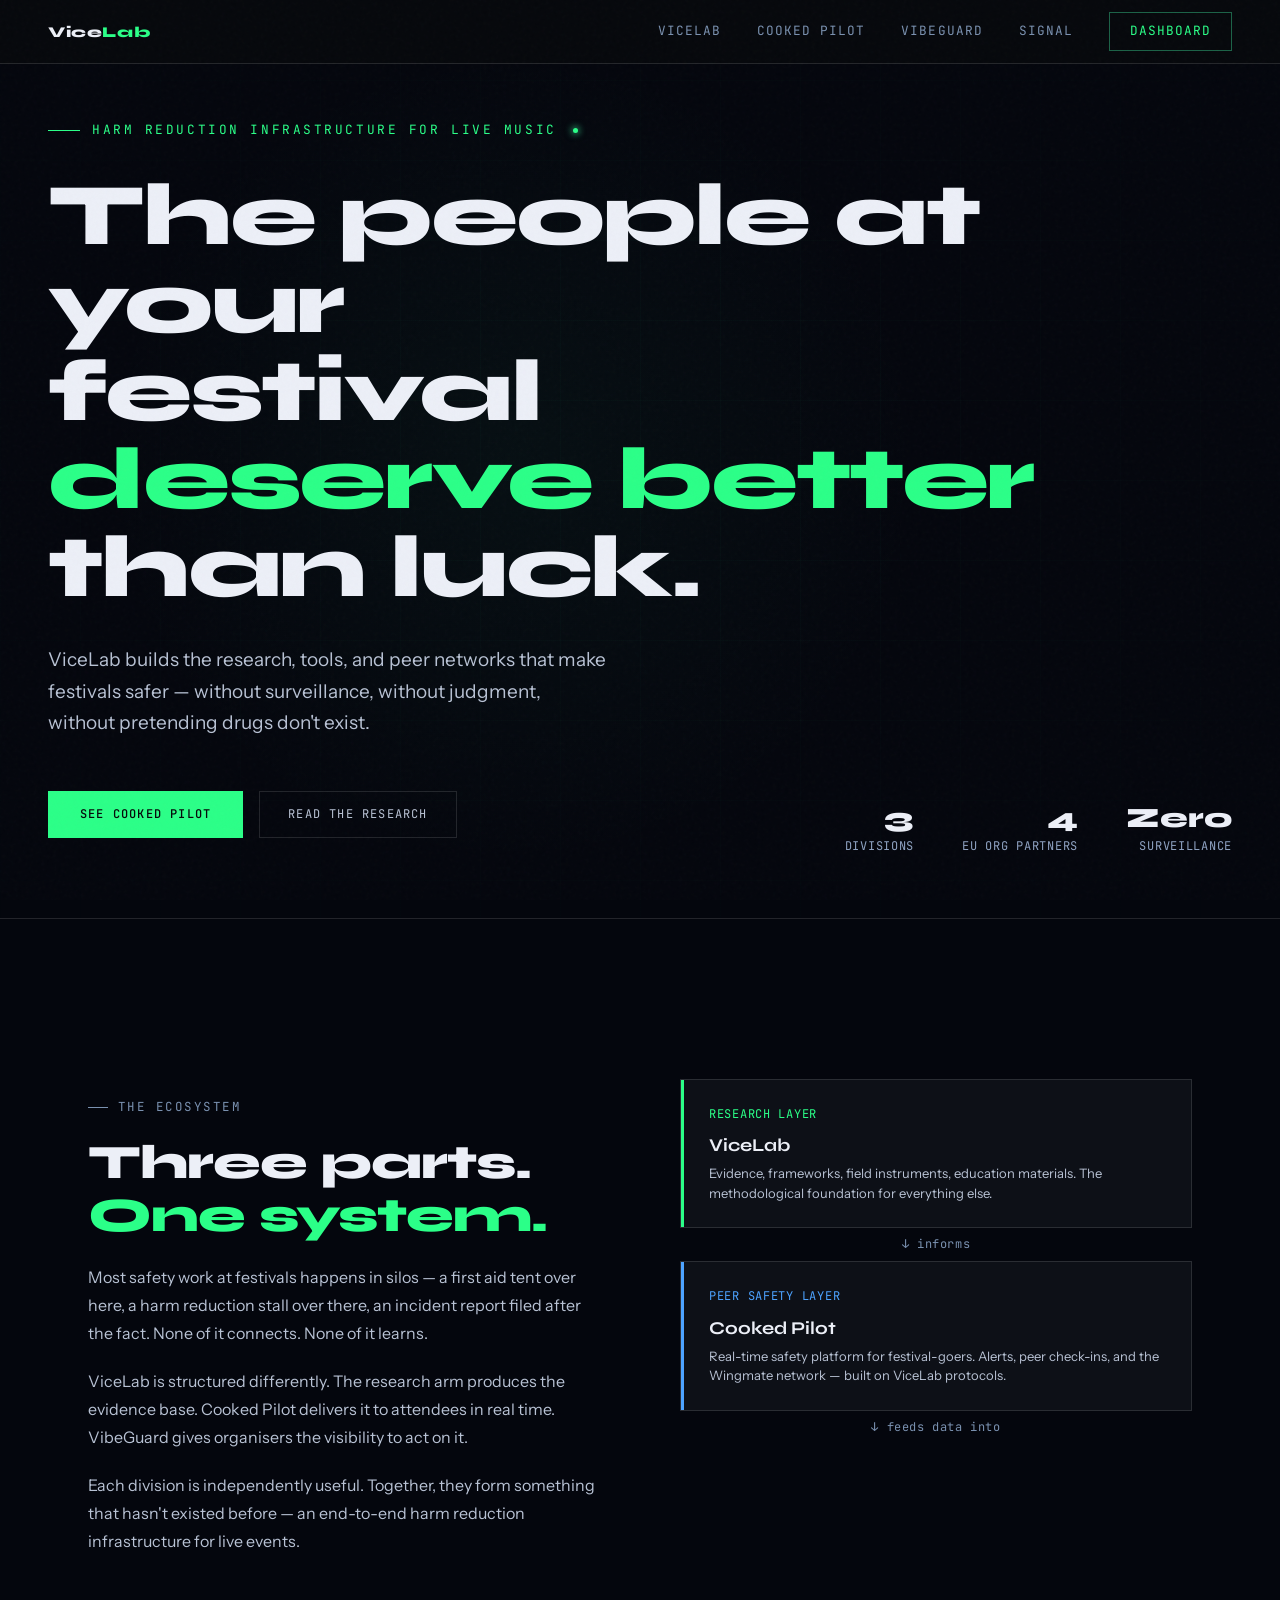
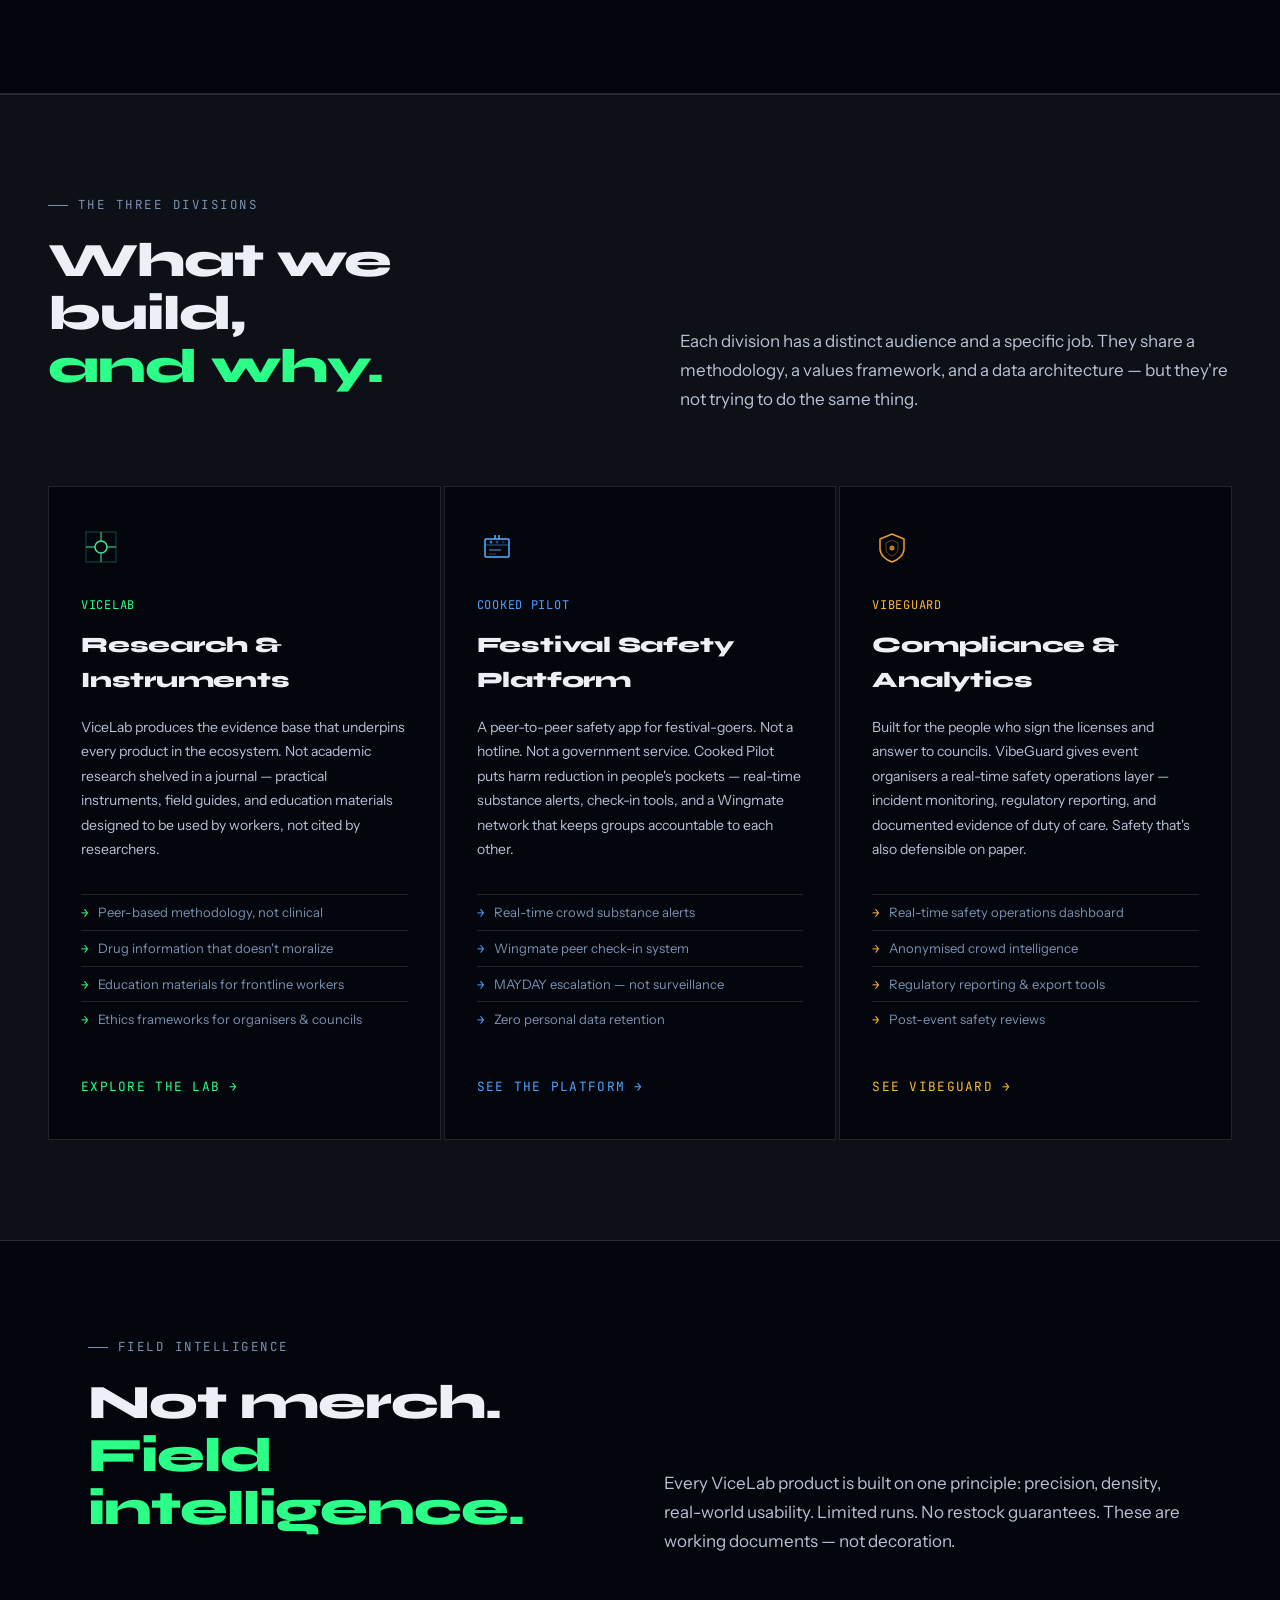
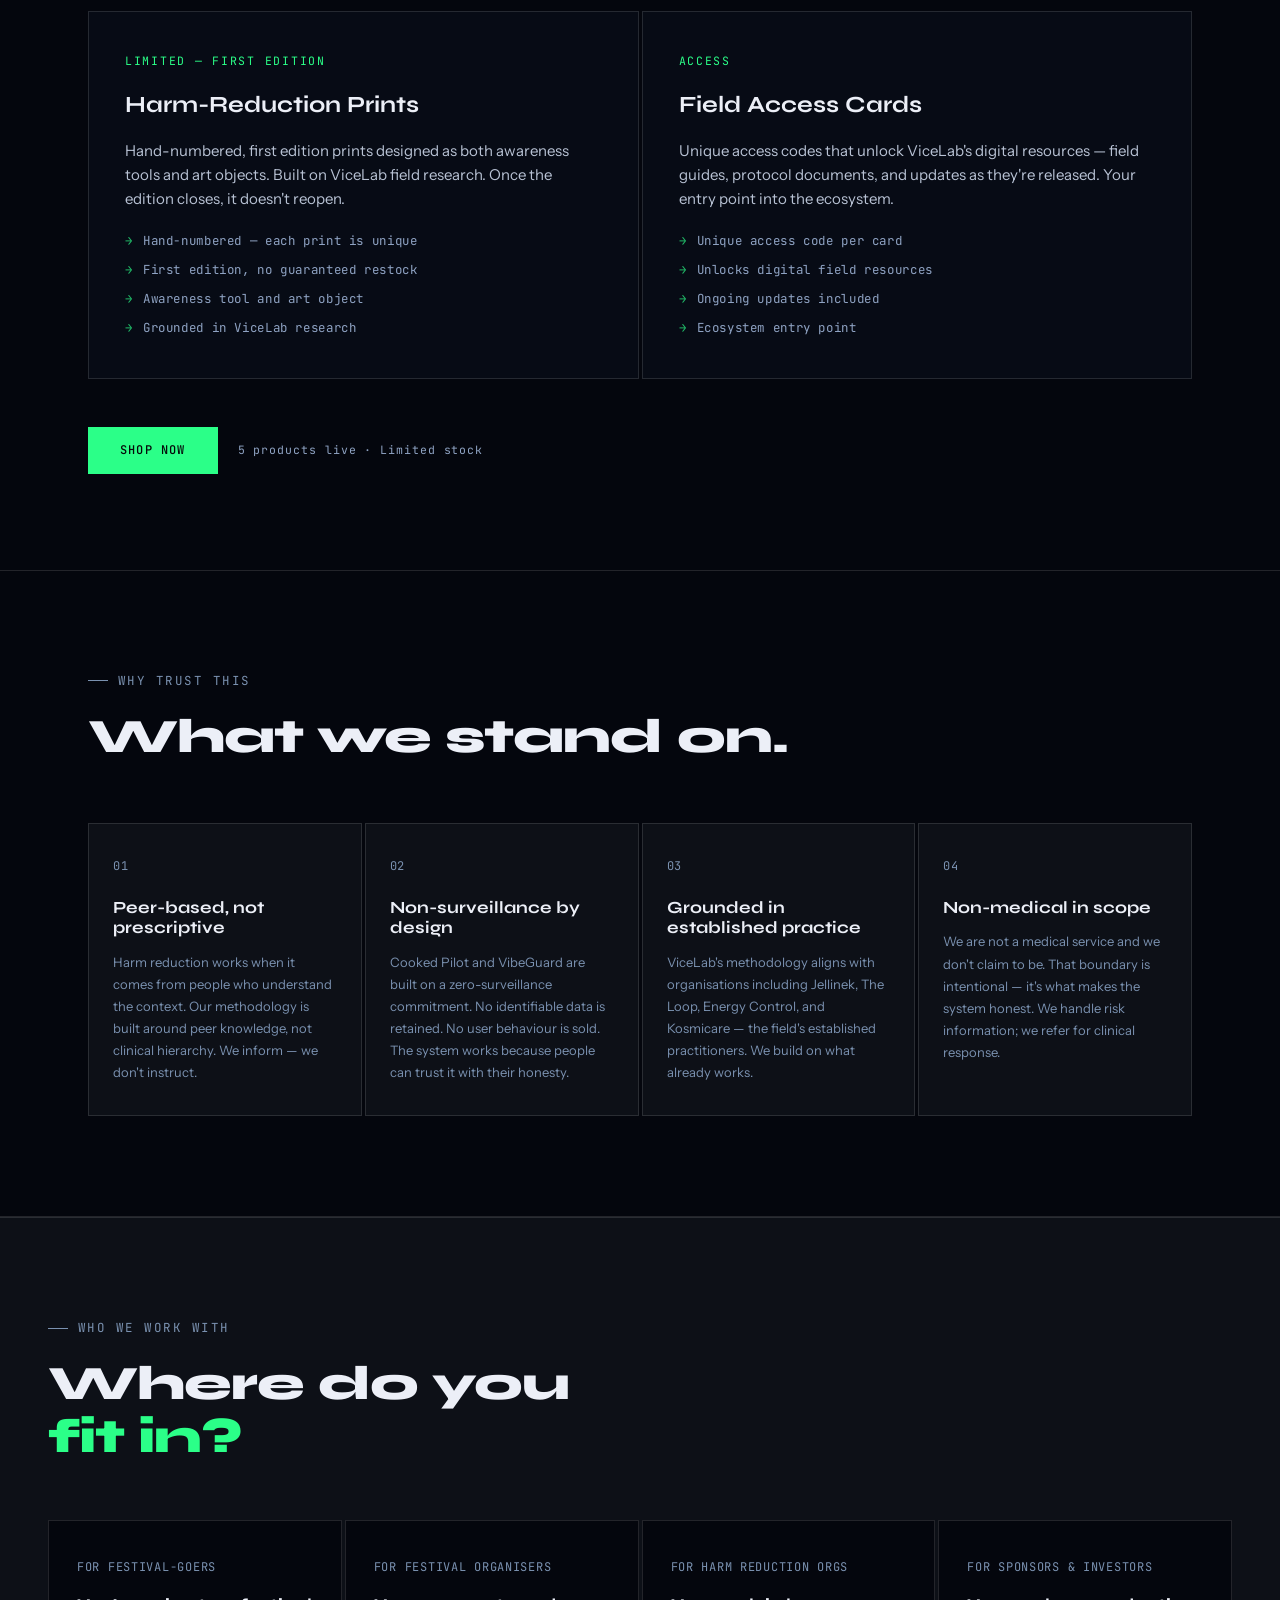
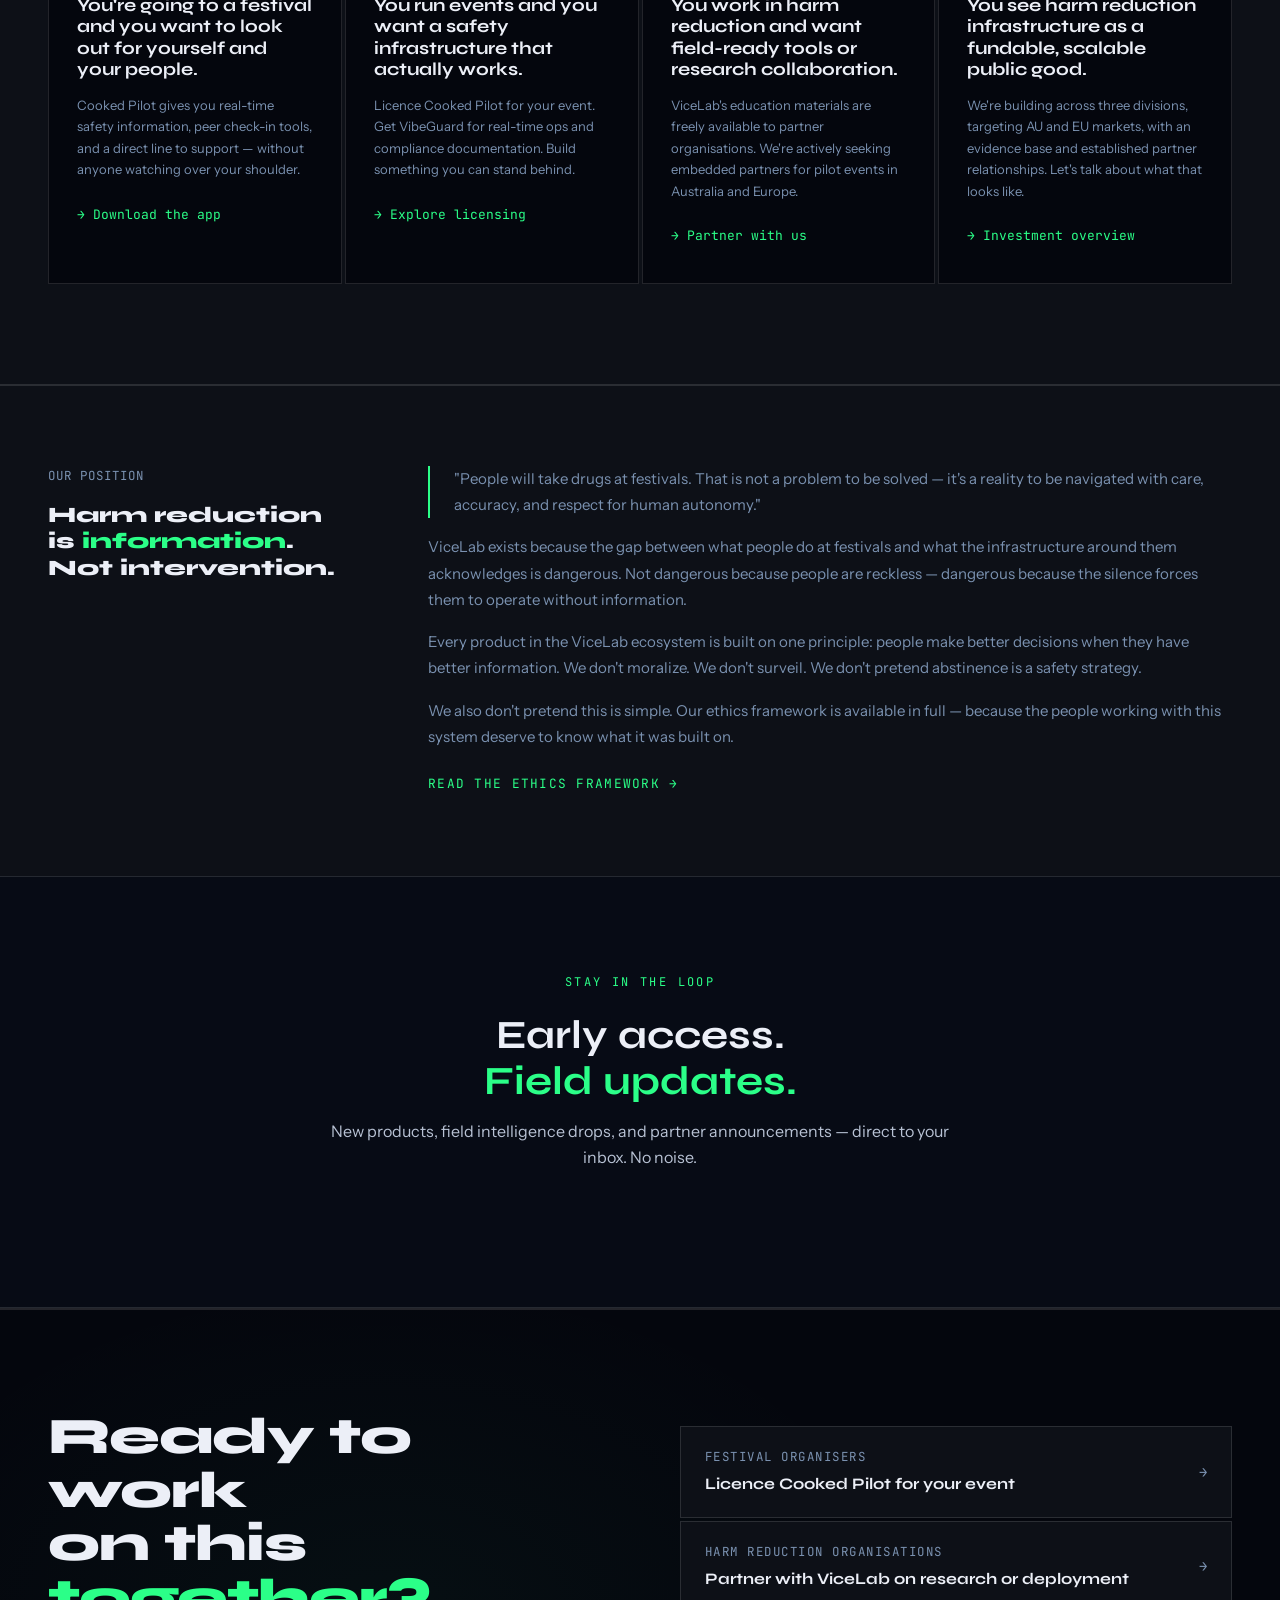
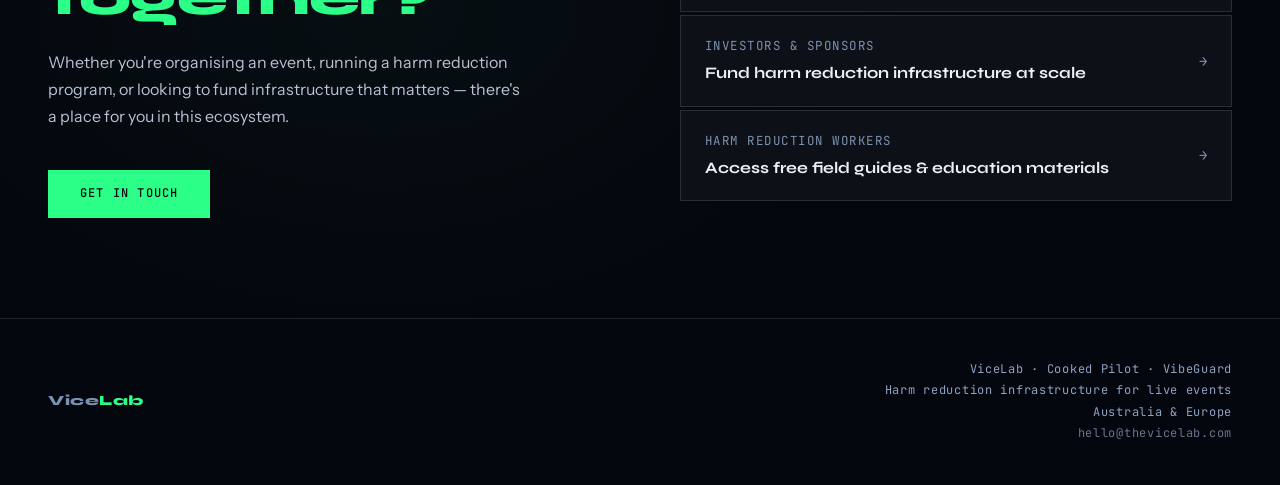
==== commit 627c9d2b: "Deploy: embed MailerLite signup form, fix CTAs, add Products section, mobile overflow fix" ====
--- a/index.html
+++ b/index.html
@@ -1238,7 +1238,205 @@
 /* ── Nav elements ── */
 .nav-badge { font-size: 0.75rem !important; letter-spacing: 0.06em !important; }
 
+
+/* ─── HERO HEADLINE MOBILE OVERFLOW FIX ─── */
+@media (max-width: 600px) {
+  .hero-headline {
+    overflow-wrap: break-word;
+    word-break: break-word;
+    hyphens: auto;
+  }
+  .hero-headline br {
+    display: none;
+  }
+}
+
+/* ═══════════════════════════════════════════
+   PRODUCTS SECTION
+   ═══════════════════════════════════════════ */
+.products-section {
+  padding: 96px 48px;
+  max-width: 1200px;
+  margin: 0 auto;
+}
+.products-header {
+  display: grid;
+  grid-template-columns: 1fr 1fr;
+  gap: 48px;
+  align-items: end;
+  margin-bottom: 56px;
+}
+.products-grid {
+  display: grid;
+  grid-template-columns: repeat(2, 1fr);
+  gap: 3px;
+}
+.product-card {
+  background: var(--bg-panel);
+  border: 1px solid var(--border);
+  padding: 40px 36px;
+  display: flex;
+  flex-direction: column;
+  gap: 20px;
+}
+.product-tag {
+  font-family: var(--mono);
+  font-size: 0.72rem;
+  letter-spacing: 0.15em;
+  text-transform: uppercase;
+  color: var(--green);
+}
+.product-name {
+  font-family: var(--display);
+  font-size: 1.45rem;
+  font-weight: 700;
+  color: var(--white);
+  line-height: 1.2;
+}
+.product-desc {
+  font-size: 15px;
+  color: var(--text);
+  line-height: 1.6;
+  flex: 1;
+}
+.product-bullets {
+  list-style: none;
+  padding: 0;
+  margin: 0;
+  display: flex;
+  flex-direction: column;
+  gap: 9px;
+}
+.product-bullets li {
+  font-family: var(--mono);
+  font-size: 0.78rem;
+  color: var(--text-secondary, #8a95a3);
+  letter-spacing: 0.05em;
+  padding-left: 18px;
+  position: relative;
+}
+.product-bullets li::before {
+  content: "→";
+  position: absolute;
+  left: 0;
+  color: var(--green);
+  opacity: 0.7;
+}
+.products-cta {
+  margin-top: 48px;
+  display: flex;
+  gap: 20px;
+  align-items: center;
+  flex-wrap: wrap;
+}
+.products-note {
+  font-family: var(--mono);
+  font-size: 0.72rem;
+  color: var(--text-secondary, #8a95a3);
+  letter-spacing: 0.08em;
+}
+@media (max-width: 768px) {
+  .products-section {
+    padding: 72px 24px;
+  }
+  .products-header {
+    grid-template-columns: 1fr;
+    gap: 24px;
+    margin-bottom: 40px;
+  }
+  .products-grid {
+    grid-template-columns: 1fr;
+  }
+  .product-card {
+    padding: 28px 24px;
+  }
+}
+
+/* ═══════════════════════════════════════════
+   SIGNUP SECTION
+   ═══════════════════════════════════════════ */
+.signup-section {
+  padding: 96px 48px;
+  background: var(--bg-panel);
+  border-top: 1px solid var(--border);
+  border-bottom: 1px solid var(--border);
+}
+.signup-inner {
+  max-width: 620px;
+  margin: 0 auto;
+  text-align: center;
+}
+.signup-label {
+  font-family: var(--mono);
+  font-size: 0.75rem;
+  color: var(--green);
+  letter-spacing: 0.2em;
+  text-transform: uppercase;
+  margin-bottom: 20px;
+}
+.signup-title {
+  font-family: var(--display);
+  font-size: clamp(26px, 4vw, 40px);
+  font-weight: 700;
+  color: var(--white);
+  line-height: 1.15;
+  margin-bottom: 14px;
+}
+.signup-title em {
+  font-style: normal;
+  color: var(--green);
+}
+.signup-body {
+  font-size: 16px;
+  color: var(--text);
+  line-height: 1.65;
+  margin-bottom: 40px;
+}
+/* MailerLite dark-theme overrides */
+.ml-embedded .ml-form-embedWrapper {
+  background: transparent !important;
+}
+.ml-embedded .ml-form-embedBody {
+  padding: 0 !important;
+}
+.ml-embedded .ml-form-fieldRow input {
+  background: var(--bg-space, #04060D) !important;
+  border: 1px solid var(--border-2, rgba(255,255,255,0.12)) !important;
+  color: var(--white, #fff) !important;
+  border-radius: 0 !important;
+  font-family: var(--mono) !important;
+  font-size: 0.85rem !important;
+}
+.ml-embedded .ml-form-fieldRow input::placeholder {
+  color: var(--text-secondary, #8a95a3) !important;
+  opacity: 1 !important;
+}
+.ml-embedded button[type="submit"] {
+  background: var(--green, #3de89e) !important;
+  color: #060a0a !important;
+  font-family: var(--mono) !important;
+  font-size: 12px !important;
+  letter-spacing: 0.1em !important;
+  text-transform: uppercase !important;
+  font-weight: 500 !important;
+  border-radius: 0 !important;
+  border: none !important;
+}
+.ml-embedded button[type="submit"]:hover {
+  background: #5af0b5 !important;
+}
+.ml-embedded .ml-form-successBody {
+  color: var(--green, #3de89e) !important;
+  font-family: var(--mono) !important;
+}
+@media (max-width: 768px) {
+  .signup-section {
+    padding: 72px 24px;
+  }
+}
+
 </style>
+<script defer src="https://assets.mailerlite.com/js/universal.js"></script>
 </head>
 <body>
 
@@ -1365,7 +1563,7 @@
           <li>Education materials for frontline workers</li>
           <li>Ethics frameworks for organisers &amp; councils</li>
         </ul>
-        <a href="#ecosystem" class="div-link">Explore the lab →</a>
+        <a href="vicelab.html" class="div-link">Explore the lab →</a>
       </div>
 
       <!-- Cooked Pilot -->
@@ -1392,7 +1590,7 @@
           <li>MAYDAY escalation — not surveillance</li>
           <li>Zero personal data retention</li>
         </ul>
-        <a href="#divisions" class="div-link">See the platform →</a>
+        <a href="cooked-pilot.html" class="div-link">See the platform →</a>
       </div>
 
       <!-- VibeGuard -->
@@ -1413,13 +1611,58 @@
           <li>Regulatory reporting &amp; export tools</li>
           <li>Post-event safety reviews</li>
         </ul>
-        <a href="#divisions" class="div-link">See VibeGuard →</a>
+        <a href="vibeguard.html" class="div-link">See VibeGuard →</a>
       </div>
 
     </div>
   </div>
 </div>
 
+
+<!-- ═══════════════════════════════════ PRODUCTS -->
+<div class="products-section" id="products">
+  <div class="products-header reveal">
+    <div>
+      <div class="section-label">Field Intelligence</div>
+      <h2 class="section-title">Not merch.<br><em>Field intelligence.</em></h2>
+    </div>
+    <p class="section-body">
+      Every ViceLab product is built on one principle: precision, density, real-world usability. Limited runs. No restock guarantees. These are working documents — not decoration.
+    </p>
+  </div>
+  <div class="products-grid reveal-stagger">
+
+    <div class="product-card">
+      <div class="product-tag">Limited — First Edition</div>
+      <div class="product-name">Harm-Reduction Prints</div>
+      <p class="product-desc">Hand-numbered, first edition prints designed as both awareness tools and art objects. Built on ViceLab field research. Once the edition closes, it doesn't reopen.</p>
+      <ul class="product-bullets">
+        <li>Hand-numbered — each print is unique</li>
+        <li>First edition, no guaranteed restock</li>
+        <li>Awareness tool and art object</li>
+        <li>Grounded in ViceLab research</li>
+      </ul>
+    </div>
+
+    <div class="product-card">
+      <div class="product-tag">Access</div>
+      <div class="product-name">Field Access Cards</div>
+      <p class="product-desc">Unique access codes that unlock ViceLab's digital resources — field guides, protocol documents, and updates as they're released. Your entry point into the ecosystem.</p>
+      <ul class="product-bullets">
+        <li>Unique access code per card</li>
+        <li>Unlocks digital field resources</li>
+        <li>Ongoing updates included</li>
+        <li>Ecosystem entry point</li>
+      </ul>
+    </div>
+
+  </div>
+  <div class="products-cta reveal">
+    <a href="https://vicelab-collective.bigcartel.com/" class="btn-primary" target="_blank" rel="noopener">Shop Now</a>
+    <span class="products-note">5 products live · Limited stock</span>
+  </div>
+</div>
+<div class="divider-line"></div>
 
 <!-- ═══════════════════════════════════ TRUST PILLARS -->
 <section class="trust" id="trust">
@@ -1463,28 +1706,28 @@
     </div>
     <div class="audience-paths reveal-stagger">
 
-      <a href="#divisions" class="path-card">
+      <a href="cooked-pilot.html" class="path-card">
         <div class="path-who">For festival-goers</div>
         <div class="path-title">You're going to a festival and you want to look out for yourself and your people.</div>
         <p class="path-body">Cooked Pilot gives you real-time safety information, peer check-in tools, and a direct line to support — without anyone watching over your shoulder.</p>
         <div class="path-arrow">→ Download the app</div>
       </a>
 
-      <a href="#partners" class="path-card">
+      <a href="mailto:hello@thevicelab.com" class="path-card">
         <div class="path-who">For festival organisers</div>
         <div class="path-title">You run events and you want a safety infrastructure that actually works.</div>
         <p class="path-body">Licence Cooked Pilot for your event. Get VibeGuard for real-time ops and compliance documentation. Build something you can stand behind.</p>
         <div class="path-arrow">→ Explore licensing</div>
       </a>
 
-      <a href="#partners" class="path-card">
+      <a href="mailto:hello@thevicelab.com" class="path-card">
         <div class="path-who">For harm reduction orgs</div>
         <div class="path-title">You work in harm reduction and want field-ready tools or research collaboration.</div>
         <p class="path-body">ViceLab's education materials are freely available to partner organisations. We're actively seeking embedded partners for pilot events in Australia and Europe.</p>
         <div class="path-arrow">→ Partner with us</div>
       </a>
 
-      <a href="#partners" class="path-card">
+      <a href="mailto:hello@thevicelab.com" class="path-card">
         <div class="path-who">For sponsors &amp; investors</div>
         <div class="path-title">You see harm reduction infrastructure as a fundable, scalable public good.</div>
         <p class="path-body">We're building across three divisions, targeting AU and EU markets, with an evidence base and established partner relationships. Let's talk about what that looks like.</p>
@@ -1522,6 +1765,20 @@
 </div>
 
 
+
+<!-- ═══════════════════════════════════ SIGNUP -->
+<div class="signup-section" id="signup">
+  <div class="signup-inner reveal">
+    <div class="signup-label">Stay in the loop</div>
+    <h2 class="signup-title">Early access.<br><em>Field updates.</em></h2>
+    <p class="signup-body">
+      New products, field intelligence drops, and partner announcements — direct to your inbox. No noise.
+    </p>
+    <div class="ml-embedded" data-form="i3ue1l"></div>
+  </div>
+</div>
+<div class="divider-line"></div>
+
 <!-- ═══════════════════════════════════ PARTNERS CTA -->
 <div class="partners-cta" id="partners">
   <div class="cta-inner">
@@ -1530,31 +1787,31 @@
       <p class="cta-body">
         Whether you're organising an event, running a harm reduction program, or looking to fund infrastructure that matters — there's a place for you in this ecosystem.
       </p>
-      <a href="#partners" class="btn-primary">Get in touch</a>
+      <a href="mailto:hello@thevicelab.com" class="btn-primary">Get in touch</a>
     </div>
     <div class="cta-options reveal-stagger">
-      <a href="#divisions" class="cta-option">
+      <a href="mailto:hello@thevicelab.com" class="cta-option">
         <div class="cta-option-left">
           <div class="cta-option-tag">Festival organisers</div>
           <div class="cta-option-label">Licence Cooked Pilot for your event</div>
         </div>
         <div class="cta-option-arrow">→</div>
       </a>
-      <a href="#partners" class="cta-option">
+      <a href="mailto:hello@thevicelab.com" class="cta-option">
         <div class="cta-option-left">
           <div class="cta-option-tag">Harm reduction organisations</div>
           <div class="cta-option-label">Partner with ViceLab on research or deployment</div>
         </div>
         <div class="cta-option-arrow">→</div>
       </a>
-      <a href="#partners" class="cta-option">
+      <a href="mailto:hello@thevicelab.com" class="cta-option">
         <div class="cta-option-left">
           <div class="cta-option-tag">Investors &amp; sponsors</div>
           <div class="cta-option-label">Fund harm reduction infrastructure at scale</div>
         </div>
         <div class="cta-option-arrow">→</div>
       </a>
-      <a href="#ecosystem" class="cta-option">
+      <a href="vicelab.html" class="cta-option">
         <div class="cta-option-left">
           <div class="cta-option-tag">Harm reduction workers</div>
           <div class="cta-option-label">Access free field guides &amp; education materials</div>
@@ -1572,7 +1829,8 @@
   <div class="footer-meta">
     ViceLab · Cooked Pilot · VibeGuard<br>
     Harm reduction infrastructure for live events<br>
-    Australia &amp; Europe
+    Australia &amp; Europe<br>
+    <a href="mailto:hello@thevicelab.com" style="color: inherit; text-decoration: none; opacity: 0.7;">hello@thevicelab.com</a>
   </div>
 </footer>
 
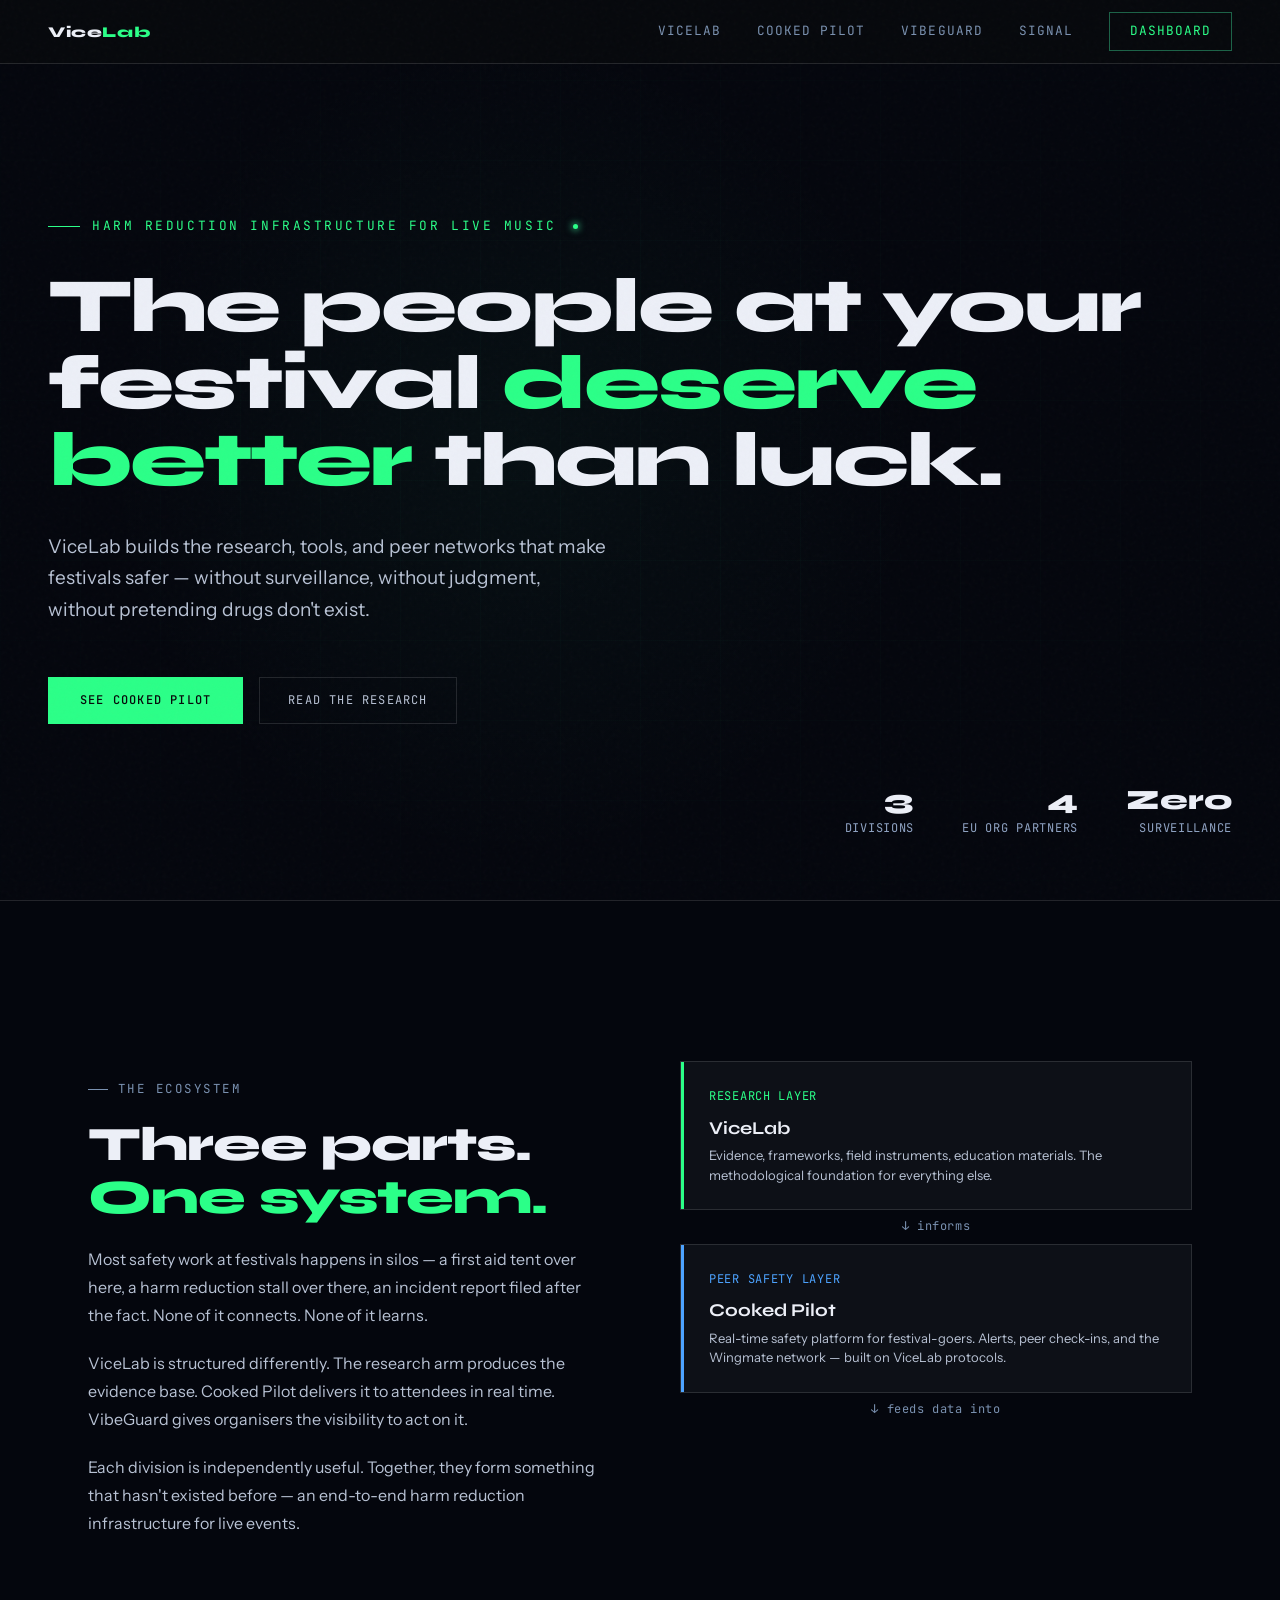
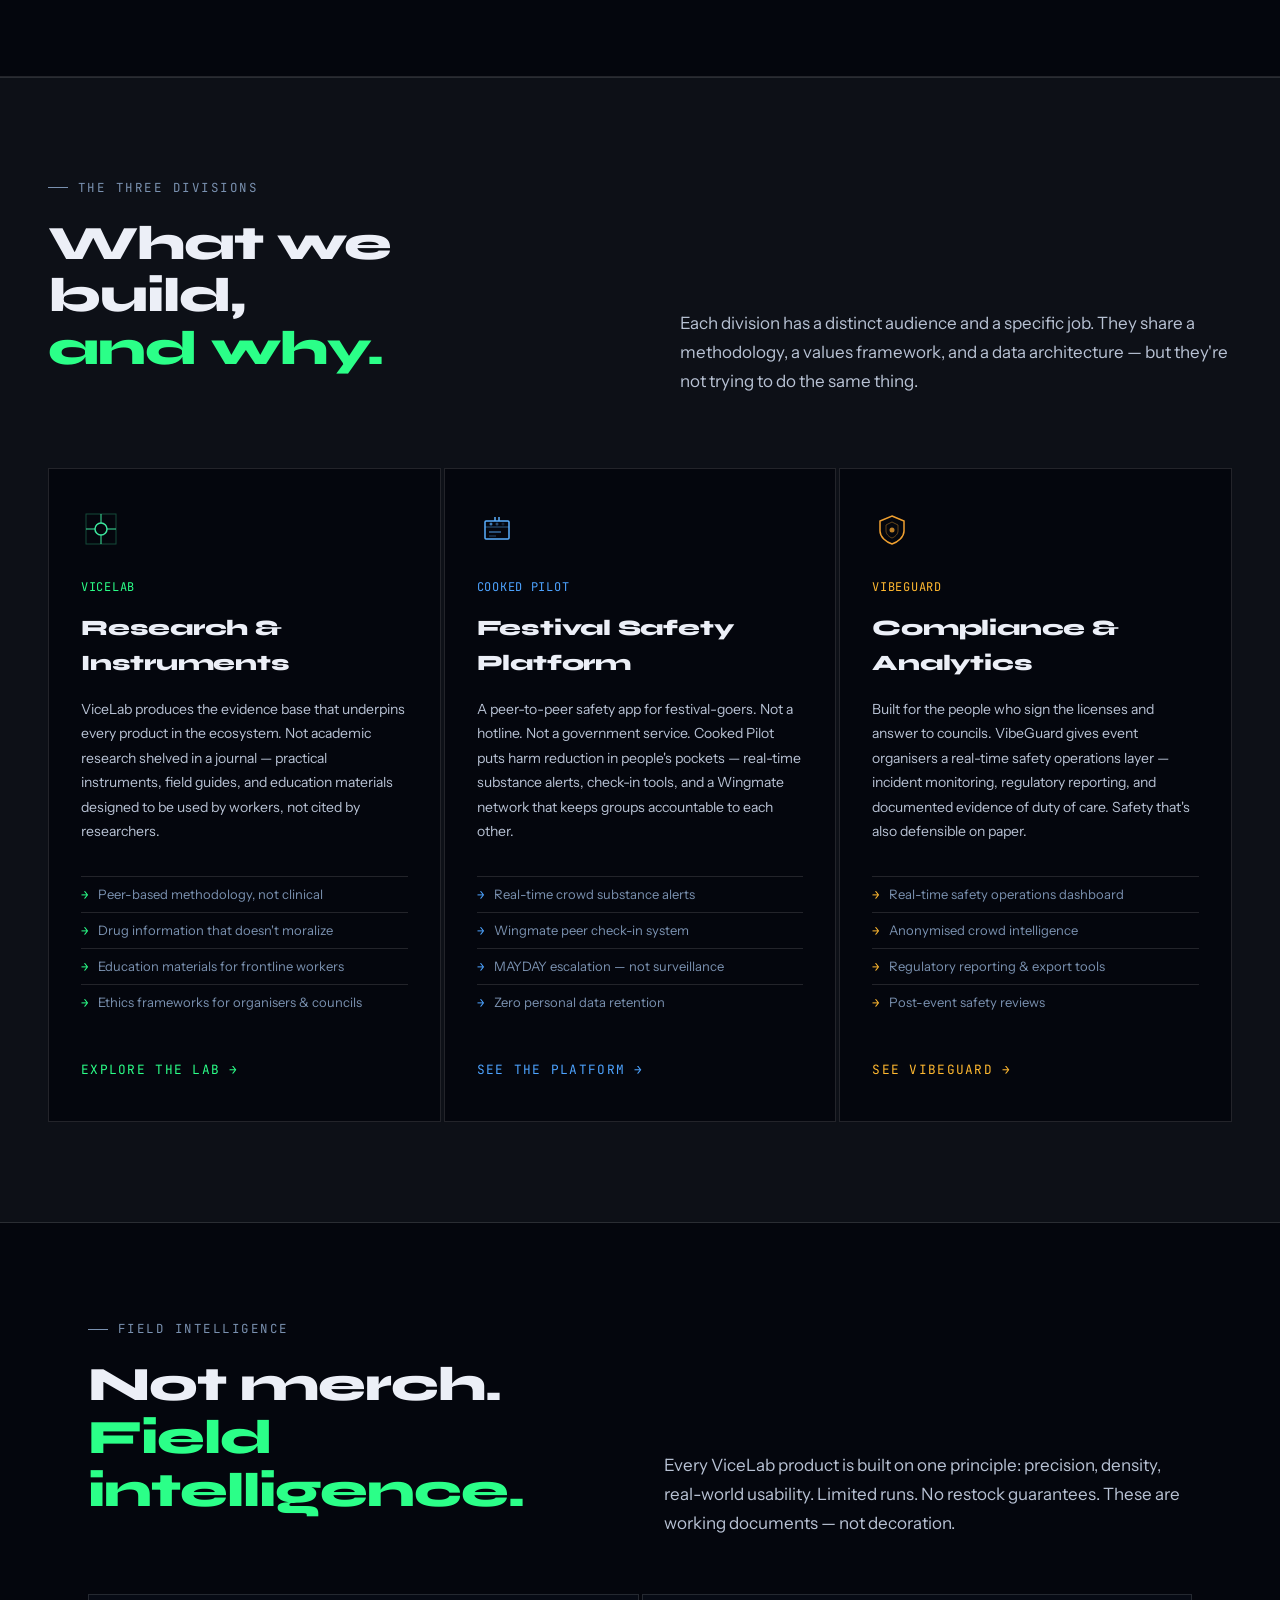
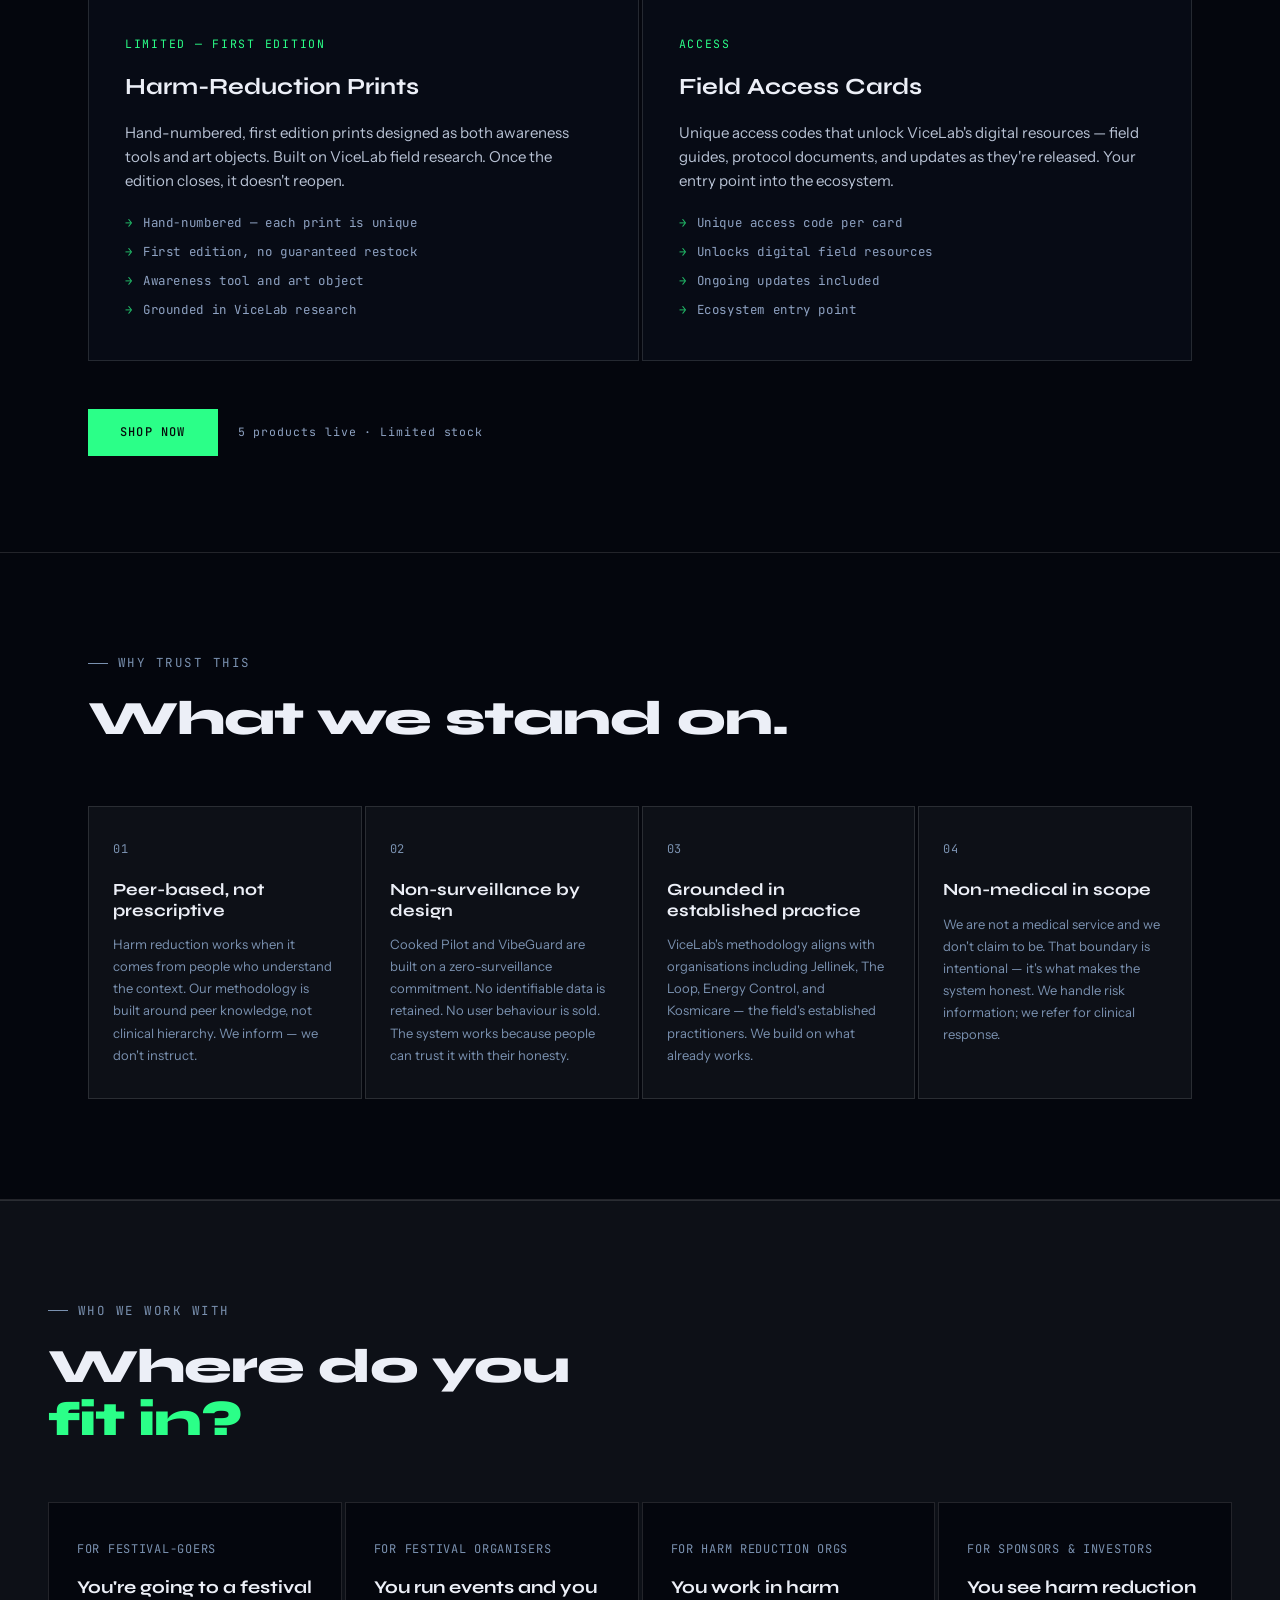
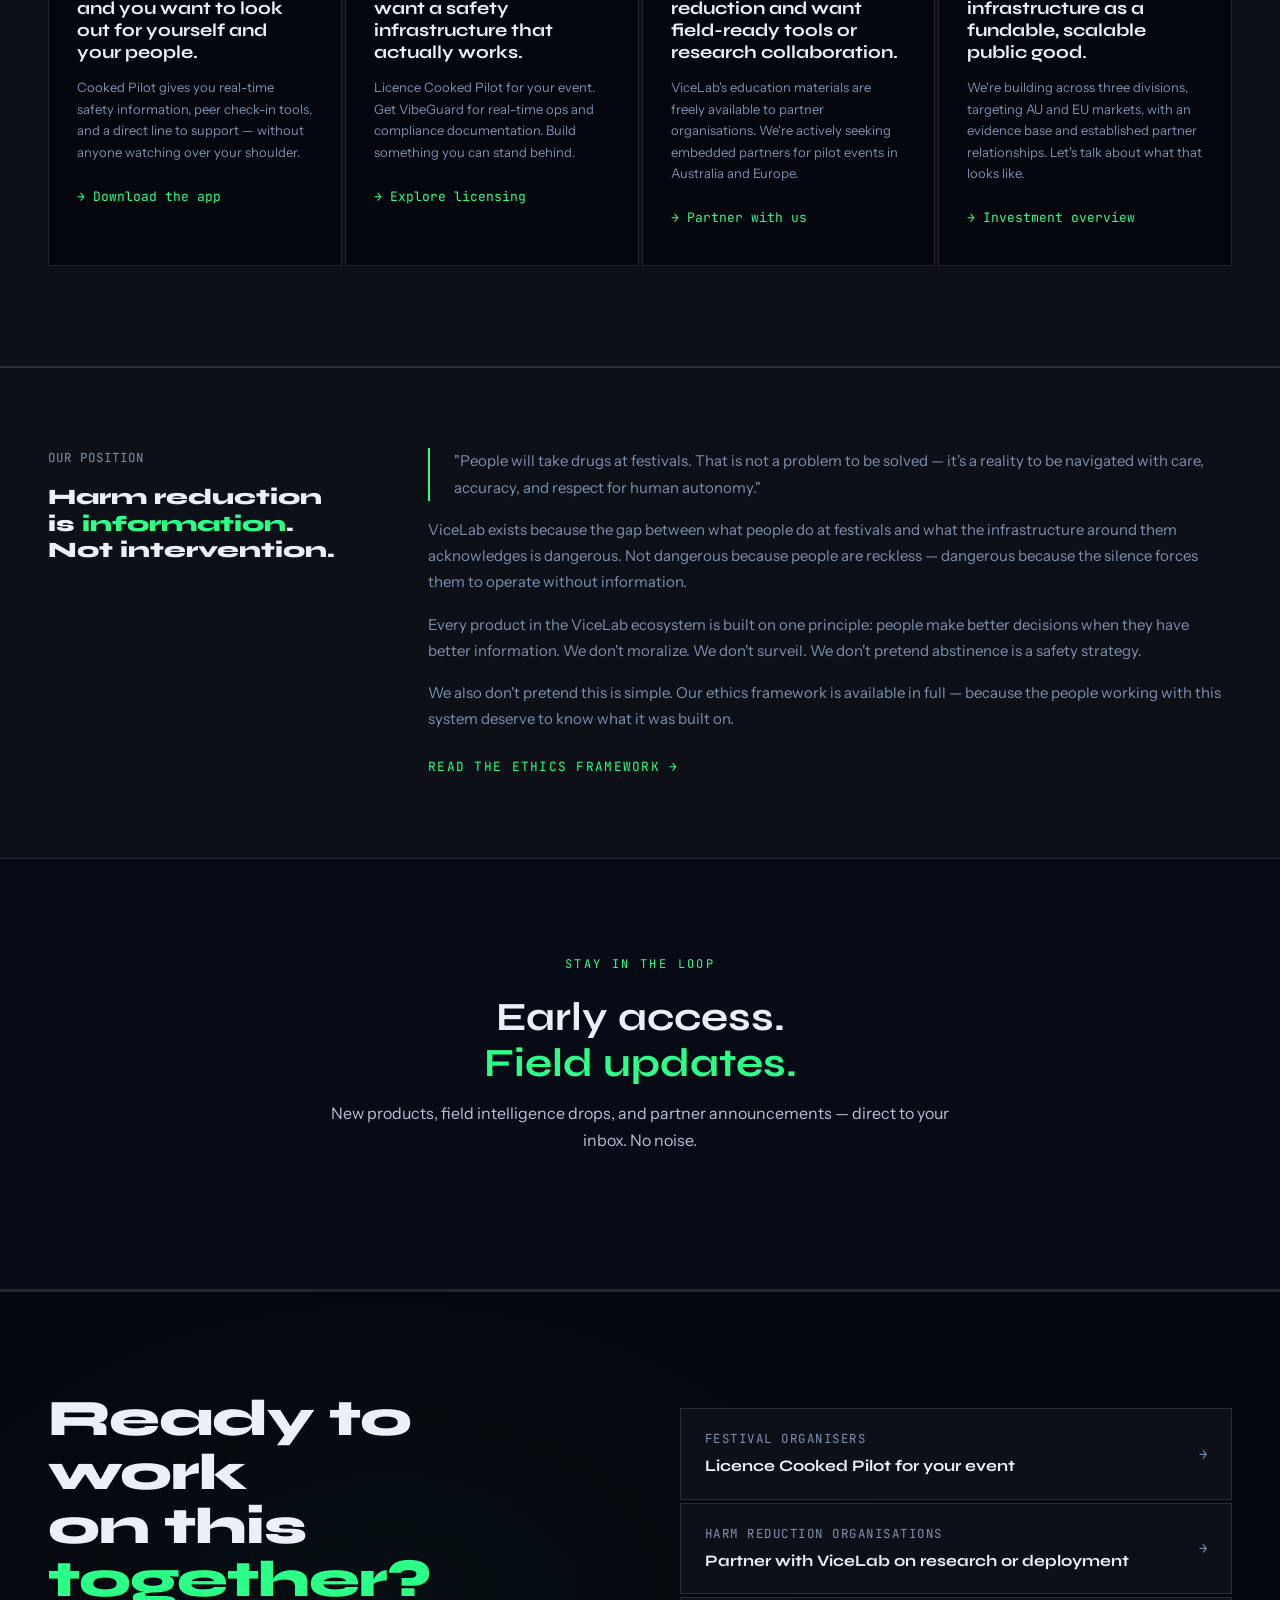
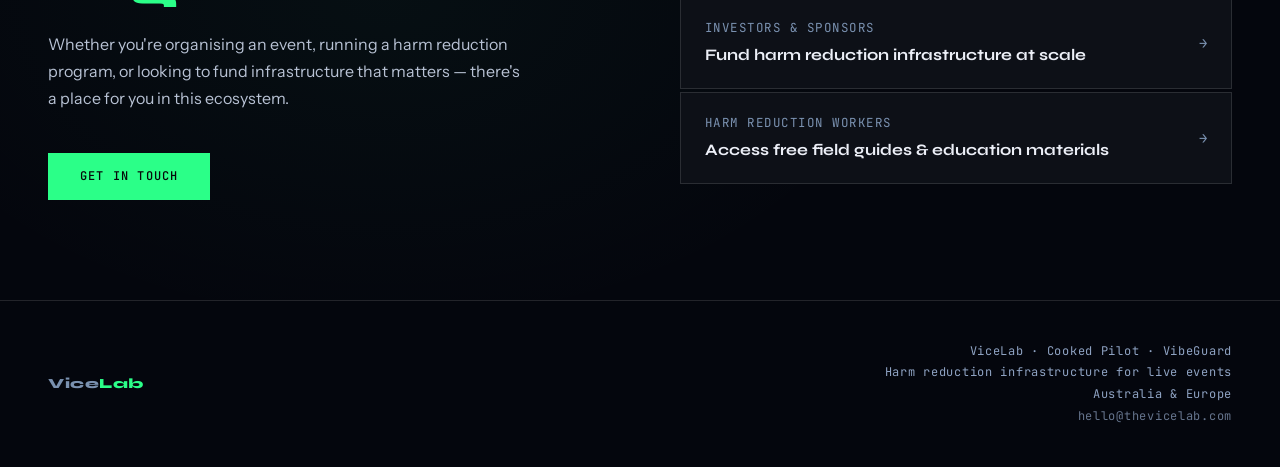
==== commit f4283411: "refactor: mobile typography & responsiveness refactor — clamp() fonts, kill hyphens, tighten spacing" ====
--- a/index.html
+++ b/index.html
@@ -236,16 +236,21 @@
 
 .hero-headline {
   font-family: var(--display);
-  font-size: clamp(48px, 7vw, 88px);
+  font-size: clamp(2.2rem, 8vw, 5.5rem);
   font-weight: 800;
-  line-height: 1.0;
+  line-height: 1.07;
   color: var(--white);
-  letter-spacing: -0.025em;
+  letter-spacing: -0.01em;
+  max-width: 22ch;
+  word-spacing: normal;
+  hyphens: none;
+  -webkit-hyphens: none;
+  overflow: visible;
   margin-bottom: 32px;
   opacity: 0;
   animation: fadeUp 0.35s ease 0.1s forwards;
 }
-.hero-headline em {
+.hero-headline .accent {
   font-style: normal;
   color: var(--green);
 }
@@ -1239,15 +1244,17 @@
 .nav-badge { font-size: 0.75rem !important; letter-spacing: 0.06em !important; }
 
 
-/* ─── HERO HEADLINE MOBILE OVERFLOW FIX ─── */
-@media (max-width: 600px) {
-  .hero-headline {
-    overflow-wrap: break-word;
-    word-break: break-word;
-    hyphens: auto;
-  }
+/* ─── HERO HEADLINE LOCKED STRUCTURE ─── */
+/* BRs are FORCED on mobile — hide on desktop where natural flow takes over */
+@media (min-width: 768px) {
   .hero-headline br {
     display: none;
+  }
+  .hero-headline {
+    max-width: none;
+    font-size: clamp(2.6rem, 6vw, 5.5rem);
+    line-height: 1.0;
+    letter-spacing: -0.025em;
   }
 }
 
@@ -1432,6 +1439,366 @@
 @media (max-width: 768px) {
   .signup-section {
     padding: 72px 24px;
+  }
+}
+
+
+/* ═══════════════════════════════════════════════════════════
+   MOBILE TYPOGRAPHY & RESPONSIVENESS REFACTOR — 2026-04
+   Scope: 320px–768px · Mobile-first · Aesthetic preserved
+   ═══════════════════════════════════════════════════════════ */
+
+/* ── 1. Kill automatic hyphenation on ALL headings ── */
+h1, h2, h3, h4,
+.hero-headline, .section-title, .cta-title, .signup-title,
+.div-name, .eco-name, .trust-heading, .path-title,
+.philosophy-anchor, .product-name, .cta-option-label {
+  hyphens: none;
+  -webkit-hyphens: none;
+  -ms-hyphens: none;
+  word-break: normal;
+  overflow-wrap: normal;
+}
+
+/* ── 2. 768px and below — layout + spacing baseline ── */
+@media (max-width: 768px) {
+  html, body {
+    overflow-x: hidden;
+    max-width: 100%;
+  }
+
+  /* Nav: clean two-row layout */
+  nav {
+    padding: 10px 20px;
+    height: auto;
+    gap: 0;
+  }
+  .nav-logo {
+    font-size: 14px;
+  }
+  .nav-links {
+    gap: 16px;
+    padding-top: 10px;
+    margin-top: 6px;
+    justify-content: flex-start;
+    flex-wrap: wrap;
+  }
+  .nav-links a {
+    font-size: 0.74rem !important;
+    letter-spacing: 0.06em;
+  }
+  .nav-cta {
+    font-size: 0.74rem !important;
+    padding: 6px 14px;
+  }
+
+  /* Hero sub-text */
+  .hero-sub {
+    font-size: 16px;
+    line-height: 1.62;
+    max-width: 100%;
+    margin-bottom: 40px;
+  }
+
+  /* Tighten section heading line-height */
+  .section-title {
+    line-height: 1.15;
+    letter-spacing: -0.015em;
+  }
+}
+
+/* ── 3. 430px and below — primary mobile target ── */
+@media (max-width: 430px) {
+  body {
+    font-size: 15px;
+  }
+
+  /* ── Nav ── */
+  nav {
+    padding: 10px 18px;
+  }
+  .nav-links {
+    gap: 12px;
+    padding-top: 8px;
+  }
+  .nav-links a {
+    font-size: 0.71rem !important;
+    letter-spacing: 0.05em;
+  }
+  .nav-cta {
+    font-size: 0.71rem !important;
+    padding: 5px 11px;
+  }
+
+  /* ── Hero ── */
+  .hero {
+    padding: 88px 18px 56px;
+  }
+  .hero-eyebrow {
+    font-size: 0.70rem;
+    letter-spacing: 0.14em;
+    margin-bottom: 22px;
+  }
+  .hero-headline {
+    font-size: clamp(2.2rem, 8vw, 3.2rem);
+    line-height: 1.07;
+    letter-spacing: -0.01em;
+    max-width: 22ch;
+    word-spacing: normal;
+    hyphens: none;
+    -webkit-hyphens: none;
+    overflow: hidden;
+    margin-bottom: 22px;
+  }
+  .hero-sub {
+    font-size: 15px;
+    line-height: 1.6;
+    margin-bottom: 32px;
+  }
+  .hero-actions {
+    gap: 10px;
+    flex-direction: column;
+    align-items: flex-start;
+  }
+  .btn-primary {
+    font-size: 11px;
+    padding: 12px 26px;
+  }
+  .btn-ghost {
+    font-size: 11px;
+    padding: 11px 22px;
+  }
+
+  /* ── Sections ── */
+  section {
+    padding: 52px 18px;
+  }
+  .divisions-wrap,
+  .audience-wrap,
+  .partners-cta,
+  .philosophy {
+    padding: 52px 18px;
+  }
+  .products-section {
+    padding: 52px 18px;
+  }
+  .signup-section {
+    padding: 52px 18px;
+  }
+  footer {
+    padding: 28px 18px;
+  }
+
+  /* ── Section labels & titles ── */
+  .section-label {
+    font-size: 0.70rem;
+    letter-spacing: 0.16em;
+    margin-bottom: 14px;
+  }
+  .section-title {
+    font-size: clamp(22px, 6.8vw, 32px);
+    line-height: 1.15;
+    letter-spacing: -0.015em;
+    max-width: 92vw;
+    margin-bottom: 14px;
+  }
+  .section-body {
+    font-size: 14px;
+    line-height: 1.65;
+    max-width: 100%;
+  }
+  .cta-title {
+    font-size: clamp(24px, 7vw, 34px);
+    line-height: 1.1;
+    letter-spacing: -0.02em;
+    max-width: 92vw;
+    margin-bottom: 18px;
+  }
+  .signup-title {
+    font-size: clamp(22px, 6.5vw, 32px);
+    line-height: 1.15;
+    letter-spacing: -0.01em;
+  }
+
+  /* ── Ecosystem ── */
+  .ecosystem-layout {
+    gap: 32px;
+    margin-top: 28px;
+  }
+  .ecosystem-text p {
+    font-size: 14px;
+    margin-bottom: 14px;
+  }
+  .eco-name {
+    font-size: 16px;
+    line-height: 1.2;
+  }
+  .eco-desc {
+    font-size: 12px;
+    line-height: 1.55;
+  }
+  .eco-tag {
+    font-size: 0.70rem;
+  }
+  .eco-node {
+    padding: 18px 20px;
+  }
+
+  /* ── Divisions ── */
+  .divisions-header {
+    gap: 18px;
+    margin-bottom: 32px;
+  }
+  .division-card {
+    padding: 22px 18px;
+  }
+  .div-name {
+    font-size: 18px;
+    line-height: 1.2;
+    margin-bottom: 12px;
+  }
+  .div-body {
+    font-size: 13px;
+    line-height: 1.7;
+    margin-bottom: 20px;
+  }
+  .div-bullets li {
+    font-size: 12px;
+  }
+
+  /* ── Trust ── */
+  .trust-card {
+    padding: 24px 18px;
+  }
+  .trust-heading {
+    font-size: 15px;
+    line-height: 1.25;
+  }
+  .trust-body {
+    font-size: 12px;
+    line-height: 1.65;
+  }
+
+  /* ── Audience paths ── */
+  .audience-paths {
+    margin-top: 40px;
+  }
+  .path-card {
+    padding: 22px 18px;
+  }
+  .path-title {
+    font-size: 15px;
+    line-height: 1.3;
+    margin-bottom: 10px;
+  }
+  .path-body {
+    font-size: 13px;
+    line-height: 1.6;
+  }
+
+  /* ── Products ── */
+  .products-header {
+    gap: 18px;
+    margin-bottom: 32px;
+  }
+  .product-card {
+    padding: 24px 18px;
+    gap: 14px;
+  }
+  .product-name {
+    font-size: 1.2rem;
+    line-height: 1.2;
+  }
+  .product-desc {
+    font-size: 13px;
+    line-height: 1.6;
+  }
+  .product-bullets li {
+    font-size: 0.74rem;
+  }
+  .products-cta {
+    margin-top: 36px;
+    gap: 16px;
+  }
+
+  /* ── Signup ── */
+  .signup-inner {
+    text-align: left;
+  }
+  .signup-body {
+    font-size: 14px;
+    margin-bottom: 30px;
+  }
+  .signup-label {
+    font-size: 0.70rem;
+  }
+
+  /* ── Partners CTA ── */
+  .cta-body {
+    font-size: 14px;
+    line-height: 1.65;
+    margin-bottom: 28px;
+  }
+  .cta-option {
+    padding: 14px 16px;
+  }
+  .cta-option-label {
+    font-size: 14px;
+    line-height: 1.3;
+  }
+  .cta-option-tag {
+    font-size: 0.70rem;
+  }
+
+  /* ── Philosophy ── */
+  .philosophy-inner {
+    gap: 28px;
+  }
+  .philosophy-anchor {
+    font-size: 18px;
+    line-height: 1.25;
+  }
+  .philosophy-quote {
+    font-size: 14px;
+    line-height: 1.65;
+    padding-left: 18px;
+  }
+  .philosophy-body-col p {
+    font-size: 13px;
+    line-height: 1.7;
+  }
+
+  /* ── Footer ── */
+  .footer-meta {
+    font-size: 0.70rem;
+    line-height: 1.75;
+  }
+}
+
+/* ── 4. 431px–768px middle tier ── */
+@media (min-width: 431px) and (max-width: 768px) {
+  .hero-headline {
+    font-size: clamp(2.4rem, 7vw, 4rem);
+    line-height: 1.05;
+    letter-spacing: -0.015em;
+    max-width: 22ch;
+  }
+  .section-title {
+    font-size: clamp(26px, 5.5vw, 38px);
+    line-height: 1.15;
+    letter-spacing: -0.015em;
+  }
+  .cta-title {
+    font-size: clamp(28px, 5.5vw, 42px);
+    line-height: 1.1;
+    letter-spacing: -0.02em;
+  }
+  .hero-sub {
+    font-size: 16px;
+    max-width: 100%;
+  }
+  .section-body {
+    font-size: 15px;
   }
 }
 
@@ -1458,7 +1825,10 @@
   <div class="hero-inner">
     <div class="hero-eyebrow">Harm reduction infrastructure for live music</div>
     <h1 class="hero-headline">
-      The people at your<br>festival<br><em>deserve better</em><br>than luck.
+      <span>The people at</span><br>
+      <span>your festival</span><br>
+      <span class="accent">deserve better</span><br>
+      <span>than luck.</span>
     </h1>
     <p class="hero-sub">
       ViceLab builds the research, tools, and peer networks that make festivals safer — without surveillance, without judgment, without pretending drugs don't exist.
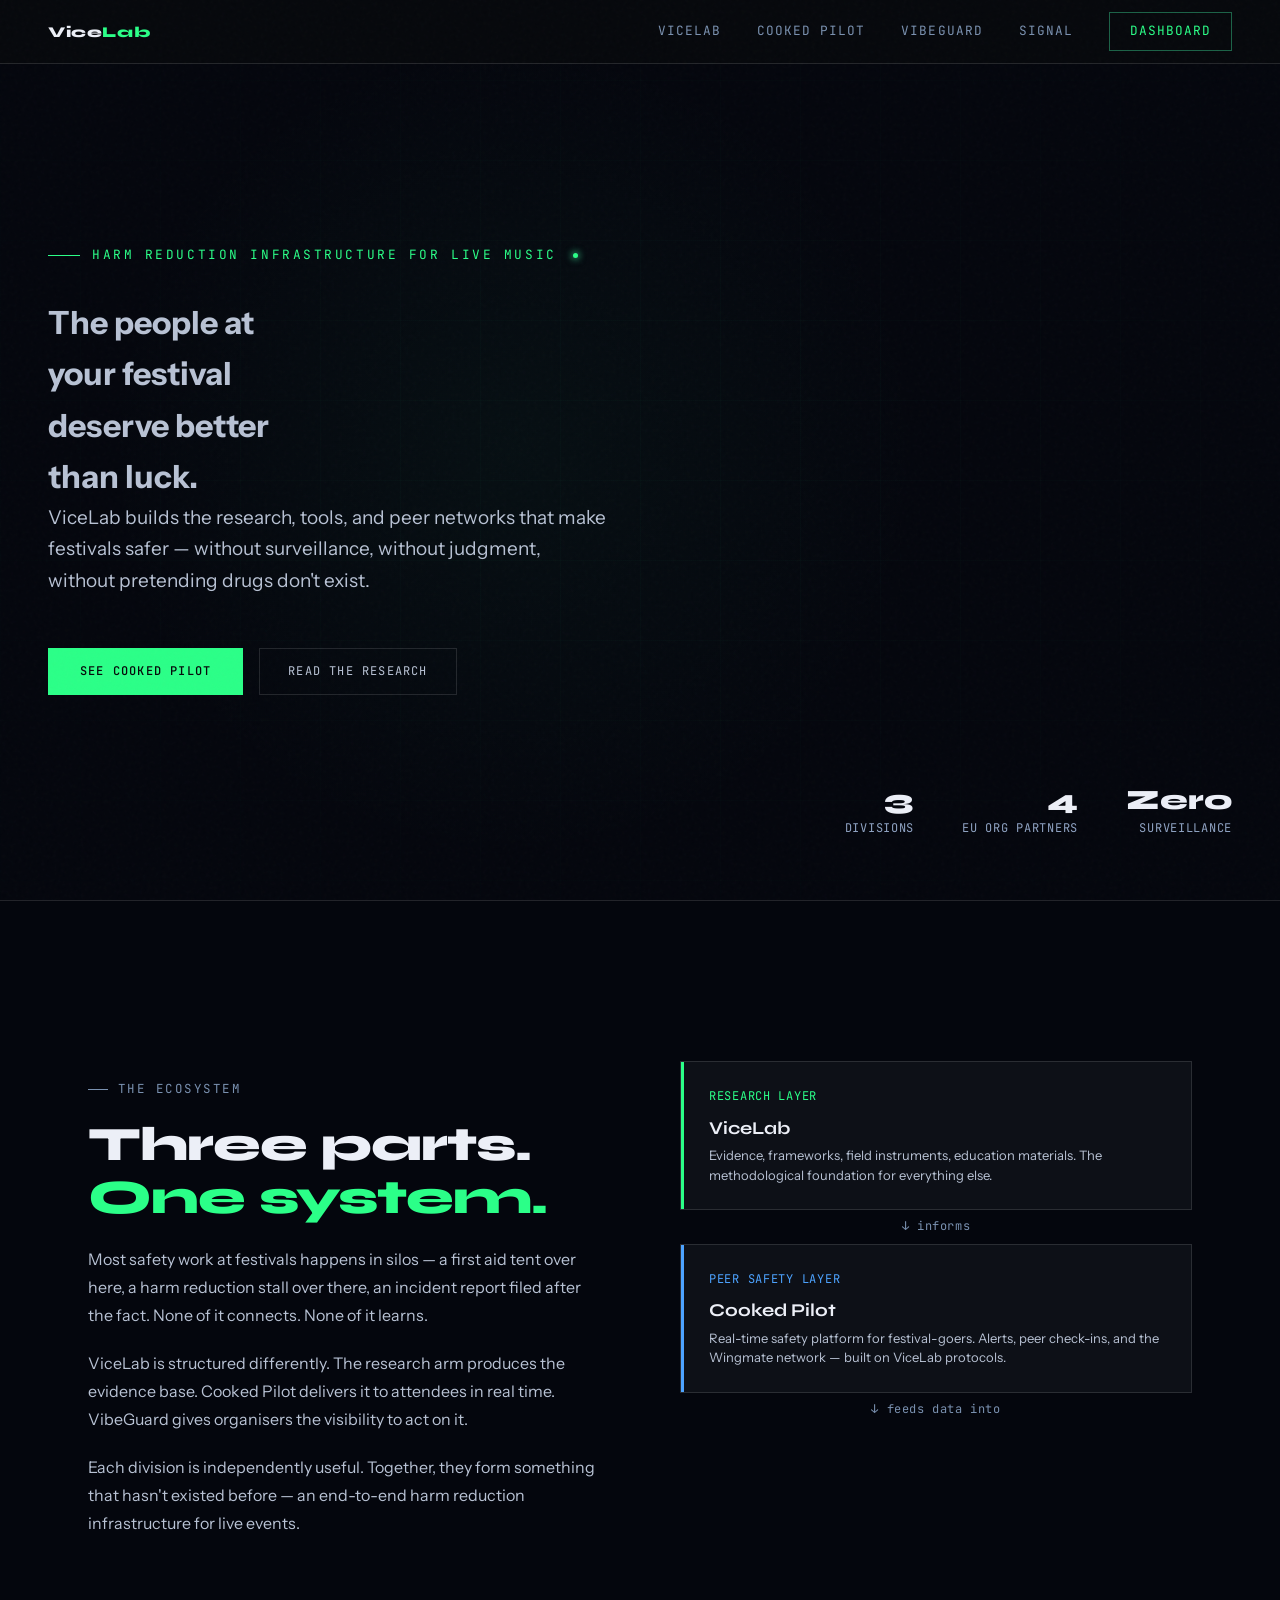
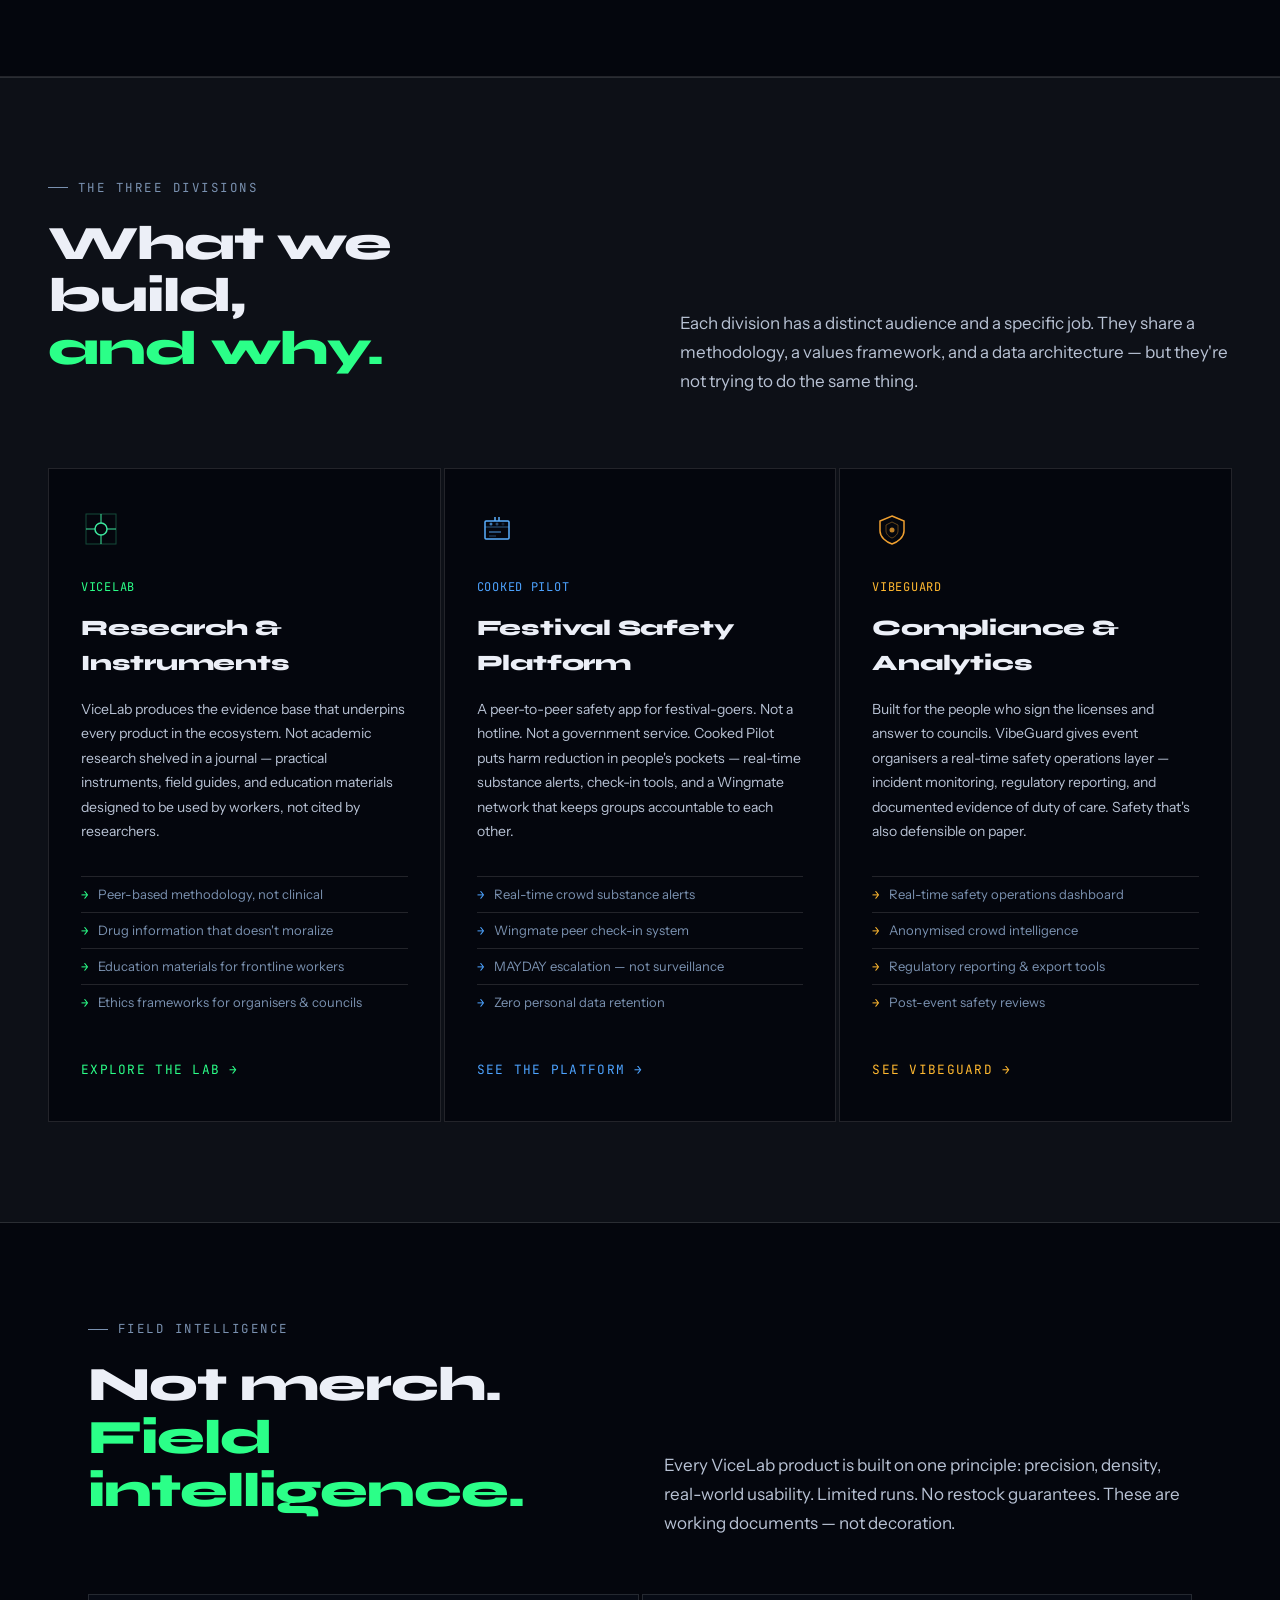
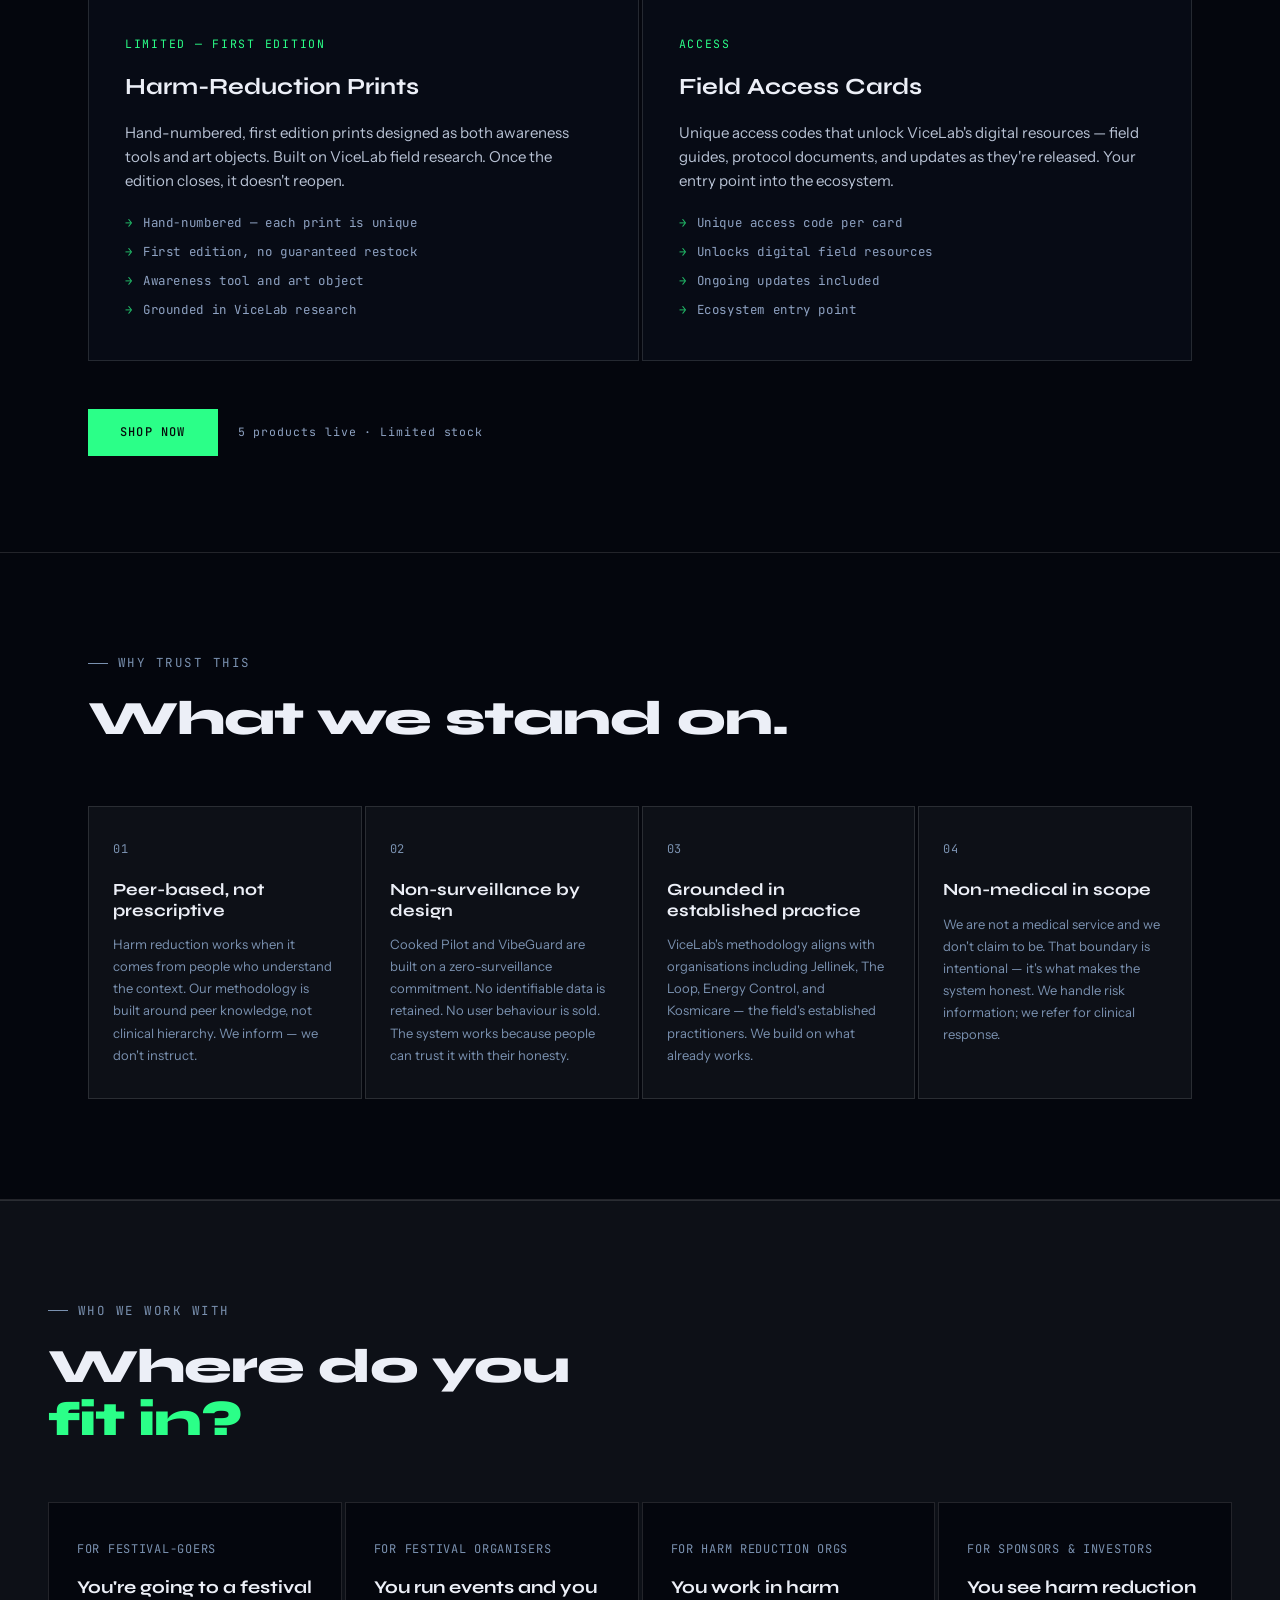
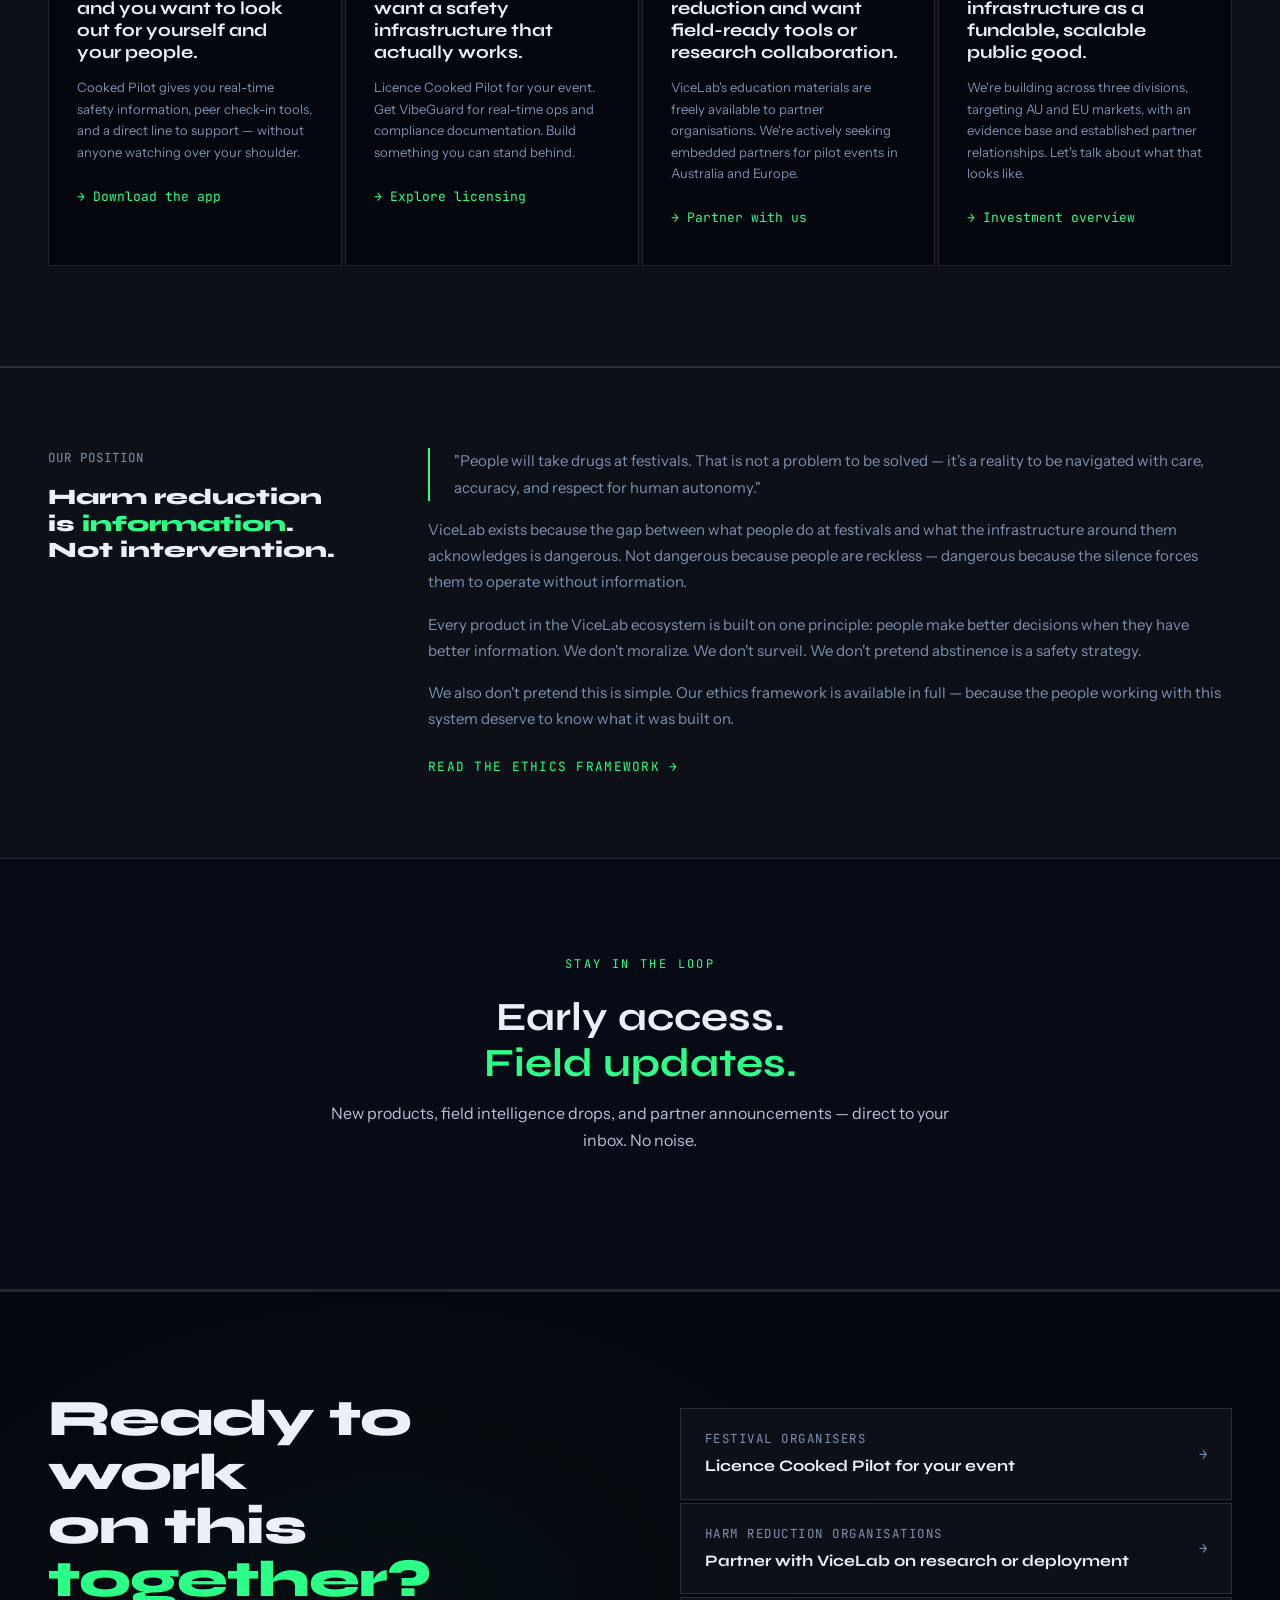
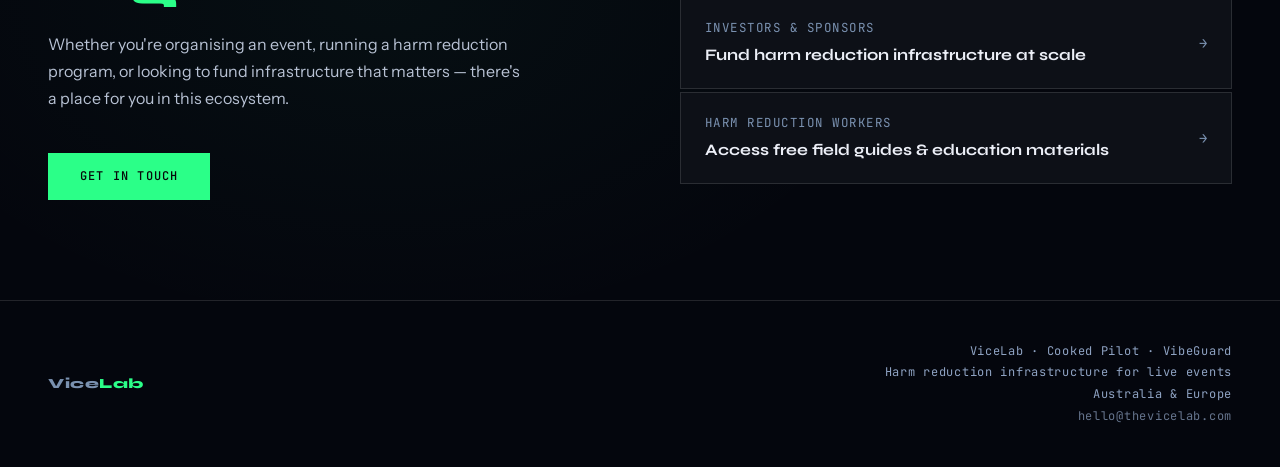
==== commit e60557b9: "refactor: extract hero headline into locked component (components/locked-hero-headline.css)" ====
--- a/index.html
+++ b/index.html
@@ -234,26 +234,7 @@
   50%      { opacity: 0.4; transform: scale(0.7); }
 }
 
-.hero-headline {
-  font-family: var(--display);
-  font-size: clamp(2.2rem, 8vw, 5.5rem);
-  font-weight: 800;
-  line-height: 1.07;
-  color: var(--white);
-  letter-spacing: -0.01em;
-  max-width: 22ch;
-  word-spacing: normal;
-  hyphens: none;
-  -webkit-hyphens: none;
-  overflow: visible;
-  margin-bottom: 32px;
-  opacity: 0;
-  animation: fadeUp 0.35s ease 0.1s forwards;
-}
-.hero-headline .accent {
-  font-style: normal;
-  color: var(--green);
-}
+/* .hero-headline styles → components/locked-hero-headline.css */
 
 .hero-sub {
   font-size: 19px;
@@ -903,9 +884,6 @@
 @media (max-width: 600px) {
   .hero {
     padding: 100px 24px 80px;
-  }
-  .hero-headline {
-    font-size: 42px;
   }
   .hero-stats {
     display: none;
@@ -1244,19 +1222,7 @@
 .nav-badge { font-size: 0.75rem !important; letter-spacing: 0.06em !important; }
 
 
-/* ─── HERO HEADLINE LOCKED STRUCTURE ─── */
-/* BRs are FORCED on mobile — hide on desktop where natural flow takes over */
-@media (min-width: 768px) {
-  .hero-headline br {
-    display: none;
-  }
-  .hero-headline {
-    max-width: none;
-    font-size: clamp(2.6rem, 6vw, 5.5rem);
-    line-height: 1.0;
-    letter-spacing: -0.025em;
-  }
-}
+/* .hero-headline desktop rules → components/locked-hero-headline.css */
 
 /* ═══════════════════════════════════════════
    PRODUCTS SECTION
@@ -1450,7 +1416,7 @@
 
 /* ── 1. Kill automatic hyphenation on ALL headings ── */
 h1, h2, h3, h4,
-.hero-headline, .section-title, .cta-title, .signup-title,
+.section-title, .cta-title, .signup-title,
 .div-name, .eco-name, .trust-heading, .path-title,
 .philosophy-anchor, .product-name, .cta-option-label {
   hyphens: none;
@@ -1539,17 +1505,7 @@
     letter-spacing: 0.14em;
     margin-bottom: 22px;
   }
-  .hero-headline {
-    font-size: clamp(2.2rem, 8vw, 3.2rem);
-    line-height: 1.07;
-    letter-spacing: -0.01em;
-    max-width: 22ch;
-    word-spacing: normal;
-    hyphens: none;
-    -webkit-hyphens: none;
-    overflow: hidden;
-    margin-bottom: 22px;
-  }
+  /* hero-headline mobile → components/locked-hero-headline.css */
   .hero-sub {
     font-size: 15px;
     line-height: 1.6;
@@ -1777,12 +1733,7 @@
 
 /* ── 4. 431px–768px middle tier ── */
 @media (min-width: 431px) and (max-width: 768px) {
-  .hero-headline {
-    font-size: clamp(2.4rem, 7vw, 4rem);
-    line-height: 1.05;
-    letter-spacing: -0.015em;
-    max-width: 22ch;
-  }
+  /* hero-headline → components/locked-hero-headline.css */
   .section-title {
     font-size: clamp(26px, 5.5vw, 38px);
     line-height: 1.15;
@@ -1804,6 +1755,10 @@
 
 </style>
 <script defer src="https://assets.mailerlite.com/js/universal.js"></script>
+  <!-- LOCKED HERO HEADLINE COMPONENT — owns all .hero-headline styles.
+       Source: components/locked-hero-headline.css
+       DO NOT add .hero-headline rules anywhere else. -->
+  <link rel="stylesheet" href="components/locked-hero-headline.css">
 </head>
 <body>
 
@@ -1824,6 +1779,12 @@
 <div class="hero">
   <div class="hero-inner">
     <div class="hero-eyebrow">Harm reduction infrastructure for live music</div>
+    <!-- ╔═══════════════════════════════════════════════════════════╗
+         ║  CANONICAL LOCKED HERO HEADLINE                           ║
+         ║  Styles: components/locked-hero-headline.css              ║
+         ║  DO NOT replace with inline H1 or fluid-wrapping text.    ║
+         ║  DO NOT alter span structure or remove <br> tags.         ║
+         ╚═══════════════════════════════════════════════════════════╝ -->
     <h1 class="hero-headline">
       <span>The people at</span><br>
       <span>your festival</span><br>
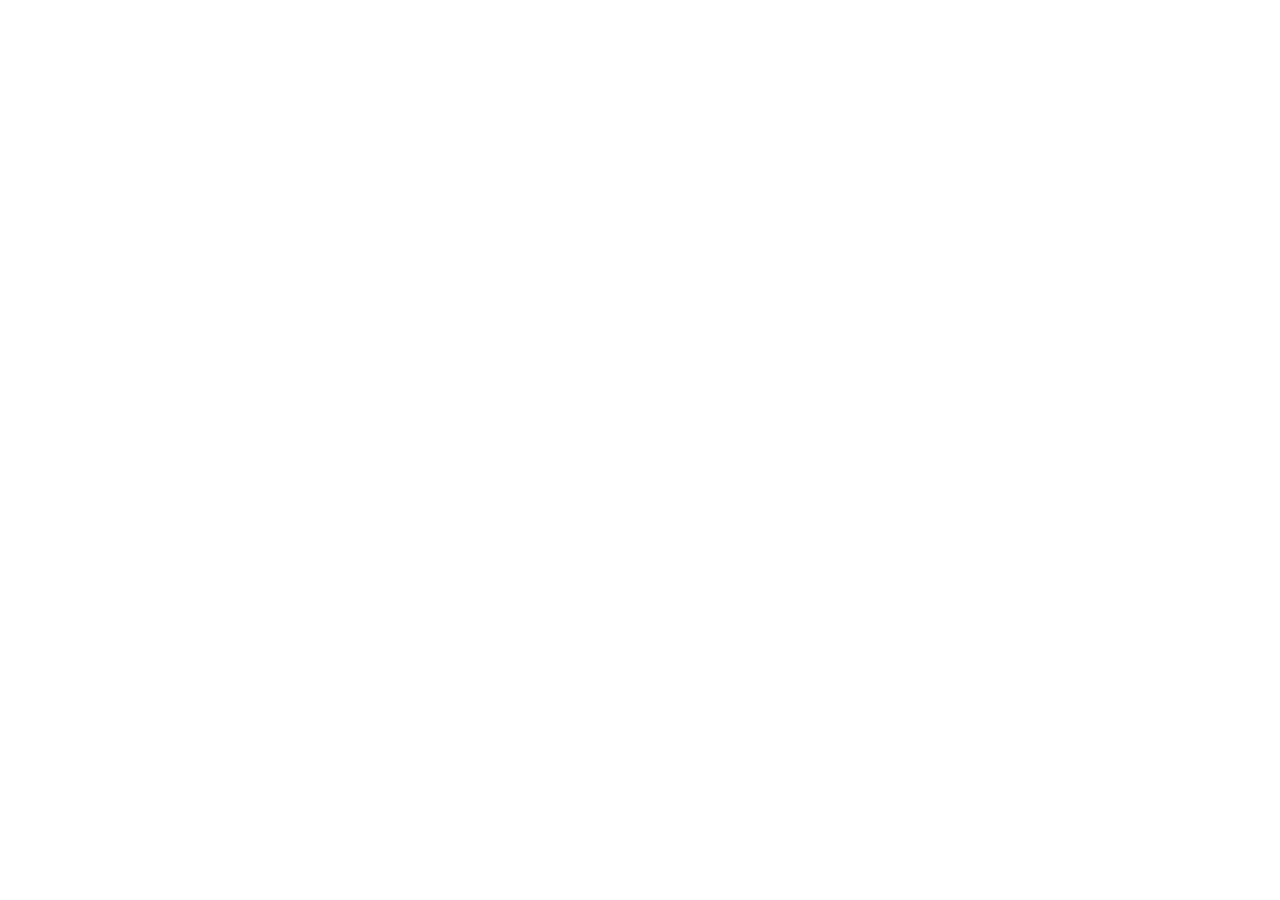
==== commit bbd86d5d: "copy: controlled refinement pass — hero sub, ViceLab bullet, VibeGuard positioning, CP feature wordi" ====
--- a/index.html
+++ b/index.html
@@ -1,2182 +1,6 @@
 <!DOCTYPE html>
 <html lang="en">
 <head>
-<meta charset="UTF-8">
-<meta name="viewport" content="width=device-width, initial-scale=1.0">
-<title>ViceLab — Harm Reduction Infrastructure for Live Music</title>
-<link rel="preconnect" href="https://fonts.googleapis.com">
-<link href="https://fonts.googleapis.com/css2?family=Syne:wght@400;500;600;700;800&family=Instrument+Sans:ital,wght@0,400;0,500;0,600;1,400&family=JetBrains+Mono:wght@300;400;500&display=swap" rel="stylesheet">
-<style>
-:root {
-/* ╔══════════════════════════════════════════════════════════════╗
-   ║  VICELAB GLOBAL COLOUR SYSTEM — single source of truth      ║
-   ║  Edit here to repaint the entire site.                      ║
-   ║  Do not hard-code colours outside this block.               ║
-   ╚══════════════════════════════════════════════════════════════╝ */
-
-  /* ── Backgrounds ───────────────────────────────────────────── */
-  --bg-space:          #04060D;            /* page root / deep field    */
-  --bg-panel:          #070B15;            /* card / panel surface      */
-  --bg-telemetry:      #091723;            /* telemetry log strip       */
-
-  /* ── Text ──────────────────────────────────────────────────── */
-  --text-primary:      #f4f7ff;            /* console / log body text   */
-  --text-secondary:    #8fa3c3;            /* metadata, labels          */
-  --text-system:       #dce6ff;            /* system strips, orientation*/
-  --text-body:         #b8c2d4;            /* paragraph / prose text    */
-  --text-dim:          #7a91b0;            /* dimmed secondary labels   */
-  --text-muted:        #5e7a9a;            /* decorative / footnote     */
-  --text-white:        #eceff7;            /* near-white headings       */
-
-  /* ── Dividers ───────────────────────────────────────────────── */
-  --line-divider:      rgba(255,255,255,0.15);  /* structural dividers  */
-  --line-subtle:       rgba(255,255,255,0.12);  /* panel borders        */
-
-  /* ── Signal states (telemetry) ─────────────────────────────── */
-  --signal-ok:         #3cff9c;            /* nominal / pass            */
-  --signal-warn:       #ffcc66;            /* caution                   */
-  --signal-alert:      #ff5a5a;            /* critical / fail           */
-
-  /* ── Substance class accents ───────────────────────────────── */
-  --accent-stimulant:    #FFB830;          /* Stimulants — amber-gold   */
-  --accent-psychedelic:  #00FFC6;          /* Psychedelics — cyan       */
-  --accent-empathogen:   #E43CFF;          /* Empathogens — magenta     */
-  --accent-dissociative: #4DA3FF;          /* Dissociatives — blue      */
-  --accent-opioid:       #FF6B6B;          /* Depressants/Opioids — red */
-  --accent-cannabinoid:  #7EE482;          /* Cannabis — soft green     */
-  --accent-entactogen:   #A78BFA;          /* Entactogens — violet      */
-
-  /* ── Ecosystem entity accents ──────────────────────────────── */
-  --brand-cp:          #2BFF88;            /* Cooked Pilot — neon green */
-  --brand-vg:          #4DA3FF;            /* VibeGuard    — neon blue  */
-  --brand-vl:          #E43CFF;            /* ViceLab      — magenta    */
-
-  /* ── File-local tokens ──────────────── */
-  --bg:         var(--bg-space);
-  --bg-1:       #0d1017;
-  --bg-2:       #111520;
-  --border:     var(--line-subtle);
-  --border-2:   var(--line-subtle);
-
-  --text:       var(--text-body);
-  --text-dimmer:var(--text-dim);
-  --white:      var(--text-white);
-
-  --green:      var(--brand-cp);
-  --green-dim:  rgba(61,232,158,0.08);
-  --green-mid:  rgba(61,232,158,0.18);
-  --green-glow: 0 0 40px rgba(61,232,158,0.12);
-
-  --blue:       var(--accent-dissociative);
-  --blue-dim:   rgba(90,176,255,0.08);
-
-  --amber:      var(--accent-stimulant);
-  --amber-dim:  rgba(240,160,48,0.08);
-
-  --mono: 'JetBrains Mono', monospace;
-  --display: 'Syne', sans-serif;
-  --body: 'Instrument Sans', sans-serif;
-}
-
-*, *::before, *::after { box-sizing: border-box; margin: 0; padding: 0; }
-
-html { scroll-behavior: smooth; }
-
-body {
-  background: var(--bg);
-  color: var(--text);
-  font-family: var(--body);
-  font-size: 16px;
-  line-height: 1.6;
-  overflow-x: hidden;
-}
-
-/* ─── NOISE OVERLAY ─── */
-body::before {
-  content: '';
-  position: fixed;
-  inset: 0;
-  background-image: url("data:image/svg+xml,%3Csvg viewBox='0 0 256 256' xmlns='http://www.w3.org/2000/svg'%3E%3Cfilter id='noise'%3E%3CfeTurbulence type='fractalNoise' baseFrequency='0.9' numOctaves='4' stitchTiles='stitch'/%3E%3C/filter%3E%3Crect width='100%25' height='100%25' filter='url(%23noise)' opacity='0.035'/%3E%3C/svg%3E");
-  pointer-events: none;
-  z-index: 1000;
-  opacity: 0.6;
-}
-
-/* ─── NAV ─── */
-nav {
-  position: fixed;
-  top: 0; left: 0; right: 0;
-  z-index: 100;
-  display: flex;
-  align-items: center;
-  justify-content: space-between;
-  padding: 0 48px;
-  height: 64px;
-  background: rgba(8,10,13,0.85);
-  backdrop-filter: blur(16px);
-  border-bottom: 1px solid var(--border);
-}
-.nav-logo {
-  font-family: var(--display);
-  font-size: 15px;
-  font-weight: 800;
-  color: var(--white);
-  letter-spacing: 0.04em;
-  text-decoration: none;
-}
-.nav-logo span { color: var(--green); }
-.nav-links {
-  display: flex;
-  gap: 36px;
-  align-items: center;
-}
-.nav-links a {
-  font-family: var(--mono);
-  font-size: 0.80rem;
-  color: var(--text-dim);
-  text-decoration: none;
-  letter-spacing: 0.08em;
-  text-transform: uppercase;
-  transition: color 0.2s;
-}
-.nav-links a:hover { color: var(--white); }
-.nav-cta {
-  font-family: var(--mono);
-  font-size: 0.80rem;
-  padding: 8px 20px;
-  border: 1px solid rgba(61,232,158,0.4);
-  color: var(--green) !important;
-  letter-spacing: 0.1em;
-  text-transform: uppercase;
-  transition: all 0.2s !important;
-}
-.nav-cta:hover {
-  background: var(--green-dim) !important;
-  color: var(--green) !important;
-  border-color: var(--green) !important;
-}
-
-/* ─── HERO ─── */
-.hero {
-  min-height: 100vh;
-  display: flex;
-  flex-direction: column;
-  justify-content: center;
-  position: relative;
-  padding: 120px 48px 80px;
-  overflow: hidden;
-}
-
-/* Radar grid background */
-.hero::before {
-  content: '';
-  position: absolute;
-  inset: 0;
-  background-image:
-    linear-gradient(rgba(61,232,158,0.025) 1px, transparent 1px),
-    linear-gradient(90deg, rgba(61,232,158,0.025) 1px, transparent 1px);
-  background-size: 80px 80px;
-  mask-image: radial-gradient(ellipse 80% 80% at 50% 50%, black 20%, transparent 100%);
-}
-
-/* Radial glow */
-.hero::after {
-  content: '';
-  position: absolute;
-  top: 50%;
-  left: 40%;
-  transform: translate(-50%, -50%);
-  width: 900px;
-  height: 900px;
-  background: radial-gradient(circle, rgba(61,232,158,0.04) 0%, transparent 65%);
-  pointer-events: none;
-}
-
-.hero-inner {
-  position: relative;
-  z-index: 2;
-  max-width: 1100px;
-}
-
-.hero-eyebrow {
-  font-family: var(--mono);
-  font-size: 0.80rem;
-  color: var(--green);
-  letter-spacing: 0.2em;
-  text-transform: uppercase;
-  margin-bottom: 32px;
-  display: flex;
-  align-items: center;
-  gap: 12px;
-  opacity: 0;
-  animation: fadeUp 0.3s ease 0s forwards;
-}
-.hero-eyebrow::before {
-  content: '';
-  width: 32px;
-  height: 1px;
-  background: var(--green);
-}
-
-/* Live pulse dot — instant activity signal, visible at t=0 */
-.hero-eyebrow::after {
-  content: '';
-  width: 5px;
-  height: 5px;
-  border-radius: 50%;
-  background: var(--green);
-  box-shadow: 0 0 6px 2px rgba(61,232,158,0.5);
-  animation: pulse-dot 2s ease-in-out infinite;
-  margin-left: 4px;
-}
-@keyframes pulse-dot {
-  0%,100% { opacity: 1; transform: scale(1); }
-  50%      { opacity: 0.4; transform: scale(0.7); }
-}
-
-/* .hero-headline styles → components/locked-hero-headline.css */
-
-.hero-sub {
-  font-size: 19px;
-  color: var(--text);
-  max-width: 560px;
-  line-height: 1.65;
-  margin-bottom: 52px;
-  font-weight: 400;
-  opacity: 0;
-  animation: fadeUp 0.3s ease 0.22s forwards;
-}
-
-.hero-actions {
-  display: flex;
-  gap: 16px;
-  align-items: center;
-  flex-wrap: wrap;
-  opacity: 0;
-  animation: fadeUp 0.3s ease 0.32s forwards;
-}
-.btn-primary {
-  font-family: var(--mono);
-  font-size: 12px;
-  letter-spacing: 0.1em;
-  text-transform: uppercase;
-  padding: 14px 32px;
-  background: var(--green);
-  color: #060a0a;
-  font-weight: 500;
-  border: none;
-  cursor: pointer;
-  text-decoration: none;
-  display: inline-block;
-  transition: all 0.2s;
-}
-.btn-primary:hover {
-  background: #5af0b5;
-  box-shadow: 0 0 30px rgba(61,232,158,0.3);
-}
-.btn-ghost {
-  font-family: var(--mono);
-  font-size: 12px;
-  letter-spacing: 0.1em;
-  text-transform: uppercase;
-  padding: 13px 28px;
-  border: 1px solid var(--border-2);
-  color: var(--text);
-  background: transparent;
-  cursor: pointer;
-  text-decoration: none;
-  display: inline-block;
-  transition: all 0.2s;
-}
-.btn-ghost:hover {
-  border-color: var(--line-divider);
-  color: var(--white);
-}
-
-.hero-stats {
-  position: absolute;
-  bottom: 60px;
-  right: 48px;
-  display: flex;
-  gap: 48px;
-  opacity: 0;
-  animation: fadeUp 0.3s ease 0.42s forwards;
-}
-.stat { text-align: right; }
-.stat-num {
-  font-family: var(--display);
-  font-size: 28px;
-  font-weight: 800;
-  color: var(--white);
-  line-height: 1;
-  margin-bottom: 4px;
-}
-.stat-label {
-  font-family: var(--mono);
-  font-size: 0.78rem;
-  color: var(--text-dim);
-  letter-spacing: 0.1em;
-  text-transform: uppercase;
-}
-
-/* ─── DIVIDER ─── */
-.divider-line {
-  height: 1px;
-  background: var(--border);
-  margin: 0;
-}
-
-/* ─── SECTIONS COMMON ─── */
-section {
-  padding: 100px 48px;
-  max-width: 1200px;
-  margin: 0 auto;
-}
-section.full { max-width: none; padding-left: 0; padding-right: 0; }
-
-.section-label {
-  font-family: var(--mono);
-  font-size: 0.78rem;
-  color: var(--text-dimmer);
-  letter-spacing: 0.2em;
-  text-transform: uppercase;
-  margin-bottom: 20px;
-  display: flex;
-  align-items: center;
-  gap: 10px;
-}
-.section-label::before {
-  content: '';
-  width: 20px;
-  height: 1px;
-  background: var(--text-dimmer);
-}
-
-.section-title {
-  font-family: var(--display);
-  font-size: clamp(32px, 4vw, 48px);
-  font-weight: 800;
-  color: var(--white);
-  line-height: 1.1;
-  letter-spacing: -0.02em;
-  margin-bottom: 20px;
-}
-.section-title em {
-  font-style: normal;
-  color: var(--green);
-}
-
-.section-body {
-  font-size: 17px;
-  color: var(--text);
-  max-width: 600px;
-  line-height: 1.7;
-}
-
-/* ─── ECOSYSTEM SECTION ─── */
-.ecosystem {
-  position: relative;
-}
-.ecosystem-layout {
-  display: grid;
-  grid-template-columns: 1fr 1fr;
-  gap: 80px;
-  align-items: center;
-  margin-top: 60px;
-}
-.ecosystem-text {}
-.ecosystem-text p { margin-bottom: 20px; font-size: 16px; color: var(--text); line-height: 1.75; }
-
-.ecosystem-diagram {
-  position: relative;
-  display: flex;
-  flex-direction: column;
-  gap: 3px;
-}
-.eco-node {
-  border: 1px solid var(--border);
-  background: var(--bg-1);
-  padding: 24px 28px;
-  position: relative;
-  transition: all 0.25s;
-  cursor: default;
-}
-.eco-node:hover {
-  border-color: var(--border-2);
-  background: var(--bg-2);
-}
-.eco-node::before {
-  content: '';
-  position: absolute;
-  left: 0; top: 0; bottom: 0;
-  width: 3px;
-}
-.eco-node.vl::before { background: var(--green); }
-.eco-node.cp::before { background: var(--blue); }
-.eco-node.vg::before { background: var(--amber); }
-
-.eco-node:hover.vl { border-color: rgba(61,232,158,0.25); }
-.eco-node:hover.cp { border-color: rgba(90,176,255,0.25); }
-.eco-node:hover.vg { border-color: rgba(240,160,48,0.25); }
-
-.eco-tag {
-  font-family: var(--mono);
-  font-size: 0.78rem;
-  text-transform: uppercase;
-  letter-spacing: 0.12em;
-  margin-bottom: 6px;
-}
-.eco-node.vl .eco-tag { color: var(--green); }
-.eco-node.cp .eco-tag { color: var(--blue); }
-.eco-node.vg .eco-tag { color: var(--amber); }
-
-.eco-name {
-  font-family: var(--display);
-  font-size: 18px;
-  font-weight: 700;
-  color: var(--white);
-  margin-bottom: 4px;
-}
-.eco-desc {
-  font-size: 13px;
-  color: var(--text);
-  line-height: 1.5;
-}
-.eco-arrow {
-  text-align: center;
-  font-family: var(--mono);
-  font-size: 12px;
-  color: var(--text-dimmer);
-  padding: 4px 0;
-  letter-spacing: 0.05em;
-}
-
-/* ─── DIVISIONS ─── */
-.divisions-wrap {
-  background: var(--bg-1);
-  border-top: 1px solid var(--border);
-  border-bottom: 1px solid var(--border);
-  padding: 100px 48px;
-}
-.divisions-inner {
-  max-width: 1200px;
-  margin: 0 auto;
-}
-.divisions-header {
-  display: grid;
-  grid-template-columns: 1fr 1fr;
-  gap: 80px;
-  margin-bottom: 72px;
-  align-items: end;
-}
-
-.divisions-grid {
-  display: grid;
-  grid-template-columns: repeat(3, 1fr);
-  gap: 3px;
-}
-.division-card {
-  background: var(--bg);
-  border: 1px solid var(--border);
-  padding: 40px 32px;
-  position: relative;
-  overflow: hidden;
-  transition: all 0.3s;
-}
-.division-card::after {
-  content: '';
-  position: absolute;
-  bottom: 0; left: 0; right: 0;
-  height: 1px;
-  transition: all 0.3s;
-}
-.division-card.vl::after { background: var(--green); transform: scaleX(0); transform-origin: left; }
-.division-card.cp::after { background: var(--blue); transform: scaleX(0); transform-origin: left; }
-.division-card.vg::after { background: var(--amber); transform: scaleX(0); transform-origin: left; }
-
-.division-card:hover::after { transform: scaleX(1); }
-.division-card.vl:hover { background: #0a0f0c; border-color: rgba(61,232,158,0.2); }
-.division-card.cp:hover { background: #0a0d14; border-color: rgba(90,176,255,0.2); }
-.division-card.vg:hover { background: #110e06; border-color: rgba(240,160,48,0.2); }
-
-.div-icon {
-  width: 40px;
-  height: 40px;
-  margin-bottom: 28px;
-  display: flex;
-  align-items: center;
-  justify-content: center;
-}
-
-.div-tag {
-  font-family: var(--mono);
-  font-size: 0.78rem;
-  letter-spacing: 0.14em;
-  text-transform: uppercase;
-  margin-bottom: 12px;
-}
-.division-card.vl .div-tag { color: var(--green); }
-.division-card.cp .div-tag { color: var(--blue); }
-.division-card.vg .div-tag { color: var(--amber); }
-
-.div-name {
-  font-family: var(--display);
-  font-size: 22px;
-  font-weight: 800;
-  color: var(--white);
-  margin-bottom: 16px;
-  letter-spacing: -0.01em;
-}
-.div-body {
-  font-size: 14px;
-  color: var(--text);
-  line-height: 1.75;
-  margin-bottom: 32px;
-}
-.div-bullets {
-  list-style: none;
-  margin-bottom: 36px;
-}
-.div-bullets li {
-  font-size: 13px;
-  color: var(--text-dim);
-  padding: 7px 0;
-  border-top: 1px solid var(--border);
-  display: flex;
-  gap: 10px;
-  align-items: baseline;
-}
-.div-bullets li::before {
-  content: '→';
-  font-family: var(--mono);
-  font-size: 0.78rem;
-  flex-shrink: 0;
-}
-.division-card.vl .div-bullets li::before { color: var(--green); }
-.division-card.cp .div-bullets li::before { color: var(--blue); }
-.division-card.vg .div-bullets li::before { color: var(--amber); }
-
-.div-link {
-  font-family: var(--mono);
-  font-size: 0.80rem;
-  letter-spacing: 0.1em;
-  text-transform: uppercase;
-  text-decoration: none;
-  display: inline-flex;
-  align-items: center;
-  gap: 8px;
-  transition: gap 0.2s;
-}
-.division-card.vl .div-link { color: var(--green); }
-.division-card.cp .div-link { color: var(--blue); }
-.division-card.vg .div-link { color: var(--amber); }
-.div-link:hover { gap: 14px; }
-
-/* ─── TRUST PILLARS ─── */
-.trust {
-  position: relative;
-}
-.trust-grid {
-  display: grid;
-  grid-template-columns: repeat(4, 1fr);
-  gap: 3px;
-  margin-top: 60px;
-}
-.trust-card {
-  border: 1px solid var(--border);
-  padding: 32px 24px;
-  background: var(--bg-1);
-  transition: all 0.2s;
-}
-.trust-card:hover {
-  background: var(--bg-2);
-  border-color: var(--border-2);
-}
-.trust-num {
-  font-family: var(--mono);
-  font-size: 0.80rem;
-  color: var(--text-dimmer);
-  margin-bottom: 20px;
-  letter-spacing: 0.1em;
-}
-.trust-heading {
-  font-family: var(--display);
-  font-size: 17px;
-  font-weight: 700;
-  color: var(--white);
-  margin-bottom: 12px;
-  line-height: 1.2;
-}
-.trust-body {
-  font-size: 13px;
-  color: var(--text-dim);
-  line-height: 1.7;
-}
-
-/* ─── AUDIENCE PATHS ─── */
-.audience-wrap {
-  background: var(--bg-1);
-  border-top: 1px solid var(--border);
-  border-bottom: 1px solid var(--border);
-  padding: 100px 48px;
-}
-.audience-inner {
-  max-width: 1200px;
-  margin: 0 auto;
-}
-.audience-paths {
-  display: grid;
-  grid-template-columns: repeat(4, 1fr);
-  gap: 3px;
-  margin-top: 56px;
-}
-@media (max-width: 768px) {
-  .audience-paths {
-    grid-template-columns: 1fr;
-    gap: 16px;
-  }
-  .audience-paths > * {
-    min-width: 0;
-    height: auto;
-    padding: 20px 18px;
-  }
-}
-.path-card {
-  border: 1px solid var(--border);
-  padding: 36px 28px;
-  background: var(--bg);
-  text-decoration: none;
-  display: block;
-  transition: all 0.25s;
-  position: relative;
-  overflow: hidden;
-}
-.path-card::before {
-  content: '';
-  position: absolute;
-  top: 0; left: 0; right: 0;
-  height: 2px;
-  background: linear-gradient(90deg, var(--green), transparent);
-  transform: scaleX(0);
-  transform-origin: left;
-  transition: transform 0.3s;
-}
-.path-card:hover::before { transform: scaleX(1); }
-.path-card:hover {
-  background: var(--bg-2);
-  border-color: var(--border-2);
-}
-.path-who {
-  font-family: var(--mono);
-  font-size: 0.78rem;
-  color: var(--text-dimmer);
-  letter-spacing: 0.14em;
-  text-transform: uppercase;
-  margin-bottom: 16px;
-}
-.path-title {
-  font-family: var(--display);
-  font-size: 18px;
-  font-weight: 700;
-  color: var(--white);
-  margin-bottom: 14px;
-  line-height: 1.2;
-}
-.path-body {
-  font-size: 13px;
-  color: var(--text-dim);
-  line-height: 1.65;
-  margin-bottom: 24px;
-}
-.path-arrow {
-  font-family: var(--mono);
-  font-size: 13px;
-  color: var(--green);
-}
-
-/* ─── PARTNERS CTA ─── */
-.partners-cta {
-  position: relative;
-  overflow: hidden;
-  padding: 100px 48px;
-  border-top: 1px solid var(--border);
-}
-.partners-cta::before {
-  content: '';
-  position: absolute;
-  top: 0; left: 0; right: 0; bottom: 0;
-  background: radial-gradient(ellipse 60% 80% at 30% 50%, rgba(61,232,158,0.04) 0%, transparent 70%);
-  pointer-events: none;
-}
-.cta-inner {
-  max-width: 1200px;
-  margin: 0 auto;
-  display: grid;
-  grid-template-columns: 1fr 1fr;
-  gap: 80px;
-  align-items: center;
-  position: relative;
-  z-index: 2;
-}
-.cta-text {}
-.cta-title {
-  font-family: var(--display);
-  font-size: clamp(32px, 4vw, 52px);
-  font-weight: 800;
-  color: var(--white);
-  line-height: 1.05;
-  letter-spacing: -0.02em;
-  margin-bottom: 24px;
-}
-.cta-title em {
-  font-style: normal;
-  color: var(--green);
-}
-.cta-body {
-  font-size: 16px;
-  color: var(--text);
-  line-height: 1.7;
-  margin-bottom: 40px;
-  max-width: 480px;
-}
-.cta-options {
-  display: flex;
-  flex-direction: column;
-  gap: 3px;
-}
-.cta-option {
-  display: flex;
-  align-items: center;
-  justify-content: space-between;
-  padding: 20px 24px;
-  border: 1px solid var(--border);
-  background: var(--bg-1);
-  text-decoration: none;
-  transition: all 0.2s;
-  cursor: pointer;
-}
-.cta-option:hover {
-  background: var(--bg-2);
-  border-color: var(--border-2);
-}
-.cta-option:first-child:hover { border-color: rgba(61,232,158,0.25); }
-.cta-option-left {}
-.cta-option-tag {
-  font-family: var(--mono);
-  font-size: 0.78rem;
-  color: var(--text-dimmer);
-  letter-spacing: 0.12em;
-  text-transform: uppercase;
-  margin-bottom: 4px;
-}
-.cta-option-label {
-  font-family: var(--display);
-  font-size: 16px;
-  font-weight: 700;
-  color: var(--white);
-}
-.cta-option-arrow {
-  font-family: var(--mono);
-  font-size: 14px;
-  color: var(--text-dimmer);
-  transition: all 0.2s;
-}
-.cta-option:hover .cta-option-arrow { color: var(--green); transform: translateX(4px); }
-
-/* ─── PHILOSOPHY STRIP ─── */
-.philosophy {
-  border-top: 1px solid var(--border);
-  padding: 80px 48px;
-  background: var(--bg-1);
-}
-.philosophy-inner {
-  max-width: 1200px;
-  margin: 0 auto;
-  display: grid;
-  grid-template-columns: 300px 1fr;
-  gap: 80px;
-  align-items: start;
-}
-.philosophy-label-col {}
-.philosophy-label {
-  font-family: var(--mono);
-  font-size: 0.78rem;
-  color: var(--text-dimmer);
-  letter-spacing: 0.08em;
-  text-transform: uppercase;
-  margin-bottom: 16px;
-}
-.philosophy-anchor {
-  font-family: var(--display);
-  font-size: 22px;
-  font-weight: 800;
-  color: var(--white);
-  line-height: 1.2;
-}
-.philosophy-anchor em { font-style: normal; color: var(--green); }
-.philosophy-body-col {}
-.philosophy-quote {
-  font-size: 18px;
-  color: var(--text);
-  line-height: 1.7;
-  margin-bottom: 28px;
-  border-left: 2px solid var(--green);
-  padding-left: 24px;
-}
-.philosophy-body-col p {
-  font-size: 15px;
-  color: var(--text-dim);
-  line-height: 1.75;
-  margin-bottom: 16px;
-}
-.philosophy-body-col p:last-child { margin-bottom: 0; }
-
-/* ─── FOOTER ─── */
-footer {
-  border-top: 1px solid var(--border);
-  padding: 40px 48px;
-  display: flex;
-  justify-content: space-between;
-  align-items: center;
-}
-.footer-logo {
-  font-family: var(--display);
-  font-size: 14px;
-  font-weight: 800;
-  color: var(--text-dim);
-  letter-spacing: 0.04em;
-}
-.footer-logo span { color: var(--green); }
-.footer-meta {
-  font-family: var(--mono);
-  font-size: 0.78rem;
-  color: var(--text-dimmer);
-  letter-spacing: 0.1em;
-  text-align: right;
-  line-height: 1.9;
-}
-
-/* ─── SCROLL ANIMATIONS ─── */
-@keyframes fadeUp {
-  from { opacity: 0; transform: translateY(8px); }
-  to   { opacity: 1; transform: translateY(0); }
-}
-.reveal {
-  opacity: 0;
-  transform: translateY(12px);
-  transition: opacity 0.7s ease, transform 0.7s ease;
-}
-.reveal.in { opacity: 1; transform: none; }
-
-/* stagger children */
-.reveal-stagger > * {
-  opacity: 0;
-  transform: translateY(12px);
-  transition: opacity 0.6s ease, transform 0.6s ease;
-}
-.reveal-stagger.in > *:nth-child(1) { opacity: 1; transform: none; transition-delay: 0.05s; }
-.reveal-stagger.in > *:nth-child(2) { opacity: 1; transform: none; transition-delay: 0.15s; }
-.reveal-stagger.in > *:nth-child(3) { opacity: 1; transform: none; transition-delay: 0.25s; }
-.reveal-stagger.in > *:nth-child(4) { opacity: 1; transform: none; transition-delay: 0.35s; }
-
-/* ─── MOBILE HERO FIXES (≤600px) ─── */
-/* Responsive stabilisation pass — animation timing unchanged */
-@media (max-width: 600px) {
-  .hero {
-    padding: 100px 24px 80px;
-  }
-  .hero-stats {
-    display: none;
-  }
-}
-
-/* ═══════════════════════════════════════════════════
-   RESPONSIVE BODY PASS
-   All breakpoints below are additive.
-   Desktop layout is untouched above 768px.
-   ═══════════════════════════════════════════════════ */
-
-/* ─── NAV MOBILE ─── */
-@media (max-width: 768px) {
-  nav {
-    padding: 0 24px;
-    height: auto;
-    flex-wrap: wrap;
-    gap: 0;
-    padding-top: 12px;
-    padding-bottom: 12px;
-  }
-  .nav-links {
-    gap: 20px;
-    flex-wrap: wrap;
-    width: 100%;
-    padding-top: 10px;
-    border-top: 1px solid var(--border);  /* deliberate row separation */
-    margin-top: 8px;
-  }
-}
-
-@media (max-width: 480px) {
-  .nav-links {
-    gap: 14px;
-  }
-  .nav-links a {
-    font-size: 0.78rem;
-  }
-  .nav-cta {
-    font-size: 0.78rem;
-    padding: 6px 14px;
-  }
-}
-
-/* ─── SECTION PADDING ─── */
-@media (max-width: 768px) {
-  section {
-    padding: 72px 24px;
-  }
-  .divisions-wrap {
-    padding: 72px 24px;
-  }
-  .audience-wrap {
-    padding: 72px 24px;
-  }
-  .partners-cta {
-    padding: 72px 24px;
-  }
-  .philosophy {
-    padding: 64px 24px;
-  }
-  footer {
-    padding: 32px 24px;
-    flex-direction: column;
-    gap: 16px;
-    align-items: flex-start;
-  }
-  .footer-meta {
-    text-align: left;
-  }
-}
-
-/* ─── ECOSYSTEM LAYOUT ─── */
-@media (max-width: 768px) {
-  .ecosystem-layout {
-    grid-template-columns: 1fr;
-    gap: 48px;
-    margin-top: 40px;
-  }
-}
-
-/* ─── DIVISIONS HEADER + GRID ─── */
-@media (max-width: 768px) {
-  .divisions-header {
-    grid-template-columns: 1fr;
-    gap: 24px;
-    margin-bottom: 48px;
-  }
-}
-
-/* tablet: 2 columns */
-@media (min-width: 520px) and (max-width: 768px) {
-  .divisions-grid {
-    grid-template-columns: repeat(2, 1fr);
-    gap: 3px;
-  }
-}
-
-/* mobile: 1 column */
-@media (max-width: 519px) {
-  .divisions-grid {
-    grid-template-columns: 1fr;
-    gap: 3px;
-  }
-}
-
-/* loosen card padding on mobile */
-@media (max-width: 768px) {
-  .division-card {
-    padding: 28px 24px;
-  }
-}
-
-/* ─── TRUST GRID ─── */
-/* tablet: 2 columns */
-@media (min-width: 520px) and (max-width: 768px) {
-  .trust-grid {
-    grid-template-columns: repeat(2, 1fr);
-    margin-top: 40px;
-  }
-}
-
-/* mobile: 1 column */
-@media (max-width: 519px) {
-  .trust-grid {
-    grid-template-columns: 1fr;
-    margin-top: 40px;
-  }
-}
-
-/* ─── CTA INNER ─── */
-@media (max-width: 768px) {
-  .cta-inner {
-    grid-template-columns: 1fr;
-    gap: 48px;
-  }
-  .cta-body {
-    max-width: 100%;
-  }
-}
-
-/* ─── PHILOSOPHY INNER ─── */
-@media (max-width: 768px) {
-  .philosophy-inner {
-    grid-template-columns: 1fr;
-    gap: 36px;
-  }
-  .philosophy-quote {
-    font-size: 16px;
-  }
-}
-
-/* ─── TEXT LINK (inline body links) ─── */
-.text-link {
-  font-family: var(--mono);
-  font-size: 0.80rem;
-  color: var(--green);
-  letter-spacing: 0.1em;
-  text-transform: uppercase;
-  text-decoration: none;
-  display: inline-flex;
-  align-items: center;
-  gap: 8px;
-  margin-top: 8px;
-  transition: gap 0.2s;
-}
-.text-link:hover { gap: 14px; }
-
-/* ─── ANCHOR LANDING OFFSET ─── */
-/* Prevents fixed nav from obscuring section headings on anchor jump */
-section,
-.divisions-wrap,
-.audience-wrap,
-.partners-cta,
-.philosophy {
-  scroll-margin-top: 100px;
-}
-
-/* ─── KEYBOARD FOCUS ─── */
-:focus-visible {
-  outline: 2px solid var(--green);
-  outline-offset: 2px;
-}
-
-/* ─── ACTIVE STATE FEEDBACK ─── */
-button:active,
-.btn-primary:active,
-.btn-ghost:active {
-  transform: translateY(1px);
-}
-
-/* ─── REDUCED MOTION ─── */
-@media (prefers-reduced-motion: reduce) {
-  .reveal,
-  .reveal-stagger > * {
-    opacity: 1;
-    transform: none;
-    transition: none;
-  }
-  .hero * {
-    animation: none !important;
-  }
-}
-
-
-/* ═══════════════════════════════════════════════════════
-   READABILITY PATCH — global contrast uplift 2026
-   Primary: var(--text-primary)  Secondary: var(--text-secondary)  System: var(--text-system)
-   Do not override without versioning.
-═══════════════════════════════════════════════════════ */
-
-/* Floor: no text below 0.75rem */
-* { min-font-size: 0; }  /* intentional no-op anchor */
-
-/* ── Telemetry / console log lines ── */
-.tel-line {
-  font-size: 0.85rem !important;
-  line-height: 1.9 !important;
-  letter-spacing: 0.03em !important;
-  color: var(--text-primary) !important;
-}
-.tel-msg  { color: var(--text-primary) !important; }
-.tel-ts   { color: var(--text-secondary) !important; }
-.tel-ok   .tel-msg { color: var(--signal-ok) !important; }
-.tel-warn .tel-msg { color: var(--signal-warn) !important; }
-.tel-info .tel-msg { color: var(--text-primary) !important; }
-
-/* ── Explicit target classes from brief ── */
-.system-label,
-.archive-meta,
-.console-strip,
-.metadata-text {
-  color: var(--text-system) !important;
-  font-size: 0.75rem !important;
-  line-height: 1.9 !important;
-  letter-spacing: 0.03em !important;
-}
-
-/* ── Dashboard ── */
-.sys-desc-line         { line-height: 1.9 !important; }
-.sys-desc-line.primary { color: var(--text-system) !important; }
-.sys-desc-line.secondary { color: var(--text-secondary) !important; }
-.sys-orient { color: var(--text-secondary) !important; font-size: 0.75rem !important; }
-.sc-id   { color: var(--text-secondary) !important; font-size: 0.75rem !important; letter-spacing: 0.06em !important; }
-.sc-mode { color: var(--text-secondary) !important; font-size: 0.75rem !important; letter-spacing: 0.03em !important; }
-.sl-mode { color: var(--text-secondary) !important; font-size: 0.75rem !important; }
-#tel-count { color: var(--text-secondary) !important; }
-#wave-sub, .wave-sub { color: var(--text-dim) !important; font-size: 0.75rem !important; }
-.sys-hd .sys-id, .panel-id, .panel-label {
-  color: var(--text-secondary) !important;
-  font-size: 0.75rem !important;
-  letter-spacing: 0.06em !important;
-}
-
-/* ── Signal v2 / map nodes ── */
-.node-tip { font-size: 0.75rem !important; line-height: 1.7 !important; }
-.node-tip-name { font-size: 0.80rem !important; }
-.rr { color: var(--text-secondary) !important; font-size: 0.75rem !important; }
-.rr-val { color: var(--text-system) !important; }
-.hero-orient { color: var(--text-system) !important; font-size: 0.80rem !important; }
-.hero-cta-sub { color: var(--text-secondary) !important; font-size: 0.75rem !important; }
-.tc-module-label { color: var(--text-secondary) !important; font-size: 0.75rem !important; letter-spacing: 0.08em !important; }
-.tc-id { color: var(--text-secondary) !important; font-size: 0.75rem !important; }
-.tc-status { color: var(--text-secondary) !important; font-size: 0.75rem !important; }
-.tc-cta { color: var(--text-secondary) !important; font-size: 0.75rem !important; }
-.mx-head-label { color: var(--text-secondary) !important; font-size: 0.75rem !important; }
-.mx-foot { color: var(--text-secondary) !important; font-size: 0.75rem !important; line-height: 1.8 !important; }
-.mx-legend-item { color: var(--text-secondary) !important; font-size: 0.75rem !important; }
-.sys-node-num { color: var(--text-secondary) !important; font-size: 0.75rem !important; letter-spacing: 0.06em !important; }
-.sys-node-path { color: var(--text-dim) !important; font-size: 0.75rem !important; }
-.why-stat-lbl { color: var(--text-secondary) !important; font-size: 0.75rem !important; letter-spacing: 0.06em !important; }
-
-/* ── Archive index ── */
-.ah-eyebrow { color: var(--text-secondary) !important; }
-.ah-orient  { color: var(--text-system) !important; font-size: 0.80rem !important; letter-spacing: 0.06em !important; }
-.ah-stat-lbl { color: var(--text-secondary) !important; font-size: 0.75rem !important; letter-spacing: 0.06em !important; }
-.pc-id { color: var(--text-secondary) !important; font-size: 0.75rem !important; letter-spacing: 0.08em !important; }
-.pc-classification { color: var(--text-dim) !important; font-size: 0.75rem !important; letter-spacing: 0.04em !important; }
-.pc-badge { color: var(--text-secondary) !important; font-size: 0.75rem !important; }
-.pc-edition { font-size: 0.75rem !important; }
-.pc-edition.locked { color: rgba(228,60,255,0.75) !important; }
-.pc-edition.ed01   { color: rgba(0,255,198,0.75)  !important; }
-.pc-cta { color: var(--text-secondary) !important; font-size: 0.75rem !important; letter-spacing: 0.06em !important; }
-.filter-btn { font-size: 0.75rem !important; letter-spacing: 0.06em !important; }
-.index-bar-right { color: var(--text-secondary) !important; font-size: 0.75rem !important; }
-.eco-num  { color: var(--text-secondary) !important; font-size: 0.75rem !important; letter-spacing: 0.06em !important; }
-.eco-path { color: var(--text-dim) !important; font-size: 0.75rem !important; }
-.final-label { color: var(--text-dim) !important; font-size: 0.75rem !important; }
-.footer-note { color: var(--text-dim) !important; font-size: 0.75rem !important; letter-spacing: 0.06em !important; }
-
-/* ── Plate detail ── */
-.breadcrumb { color: var(--text-secondary) !important; font-size: 0.75rem !important; letter-spacing: 0.06em !important; }
-.breadcrumb-current { color: var(--text-system) !important; }
-.plate-code { font-size: 0.80rem !important; letter-spacing: 0.12em !important; }
-.plate-meta-row { color: var(--text-secondary) !important; font-size: 0.75rem !important; letter-spacing: 0.04em !important; }
-.plate-strip-id { color: var(--text-secondary) !important; font-size: 0.75rem !important; letter-spacing: 0.08em !important; }
-.plate-strip-status { font-size: 0.75rem !important; }
-.meta-field-key { color: var(--text-secondary) !important; font-size: 0.75rem !important; letter-spacing: 0.08em !important; }
-.meta-field-val { color: var(--text-system) !important; font-size: 0.80rem !important; }
-.info-block-label { font-size: 0.75rem !important; letter-spacing: 0.08em !important; line-height: 1.9 !important; }
-.vault-cell-tag { color: var(--text-dim) !important; font-size: 0.75rem !important; }
-.closing-label { color: var(--text-dim) !important; font-size: 0.75rem !important; }
-.pc-desc { font-size: 0.80rem !important; line-height: 1.75 !important; }
-
-/* ── Homepage / product pages (shared structure) ── */
-.nav-links a { font-size: 0.80rem !important; }
-.eyebrow { font-size: 0.75rem !important; letter-spacing: 0.08em !important; line-height: 1.8 !important; }
-.stat-label, .n-label, .div-tag, .eco-tag, .section-tag, .trust-num,
-.path-who, .action-tag, .entry-label, .footer-meta,
-.feat-label, .feat-index, .step-index, .step-num, .final-tag,
-.code-tag, .eco-chip, .use-mode, .trust-meta, .or-role, .ion-tag {
-  font-size: 0.75rem !important;
-  letter-spacing: 0.06em !important;
-  line-height: 1.8 !important;
-}
-.footer-meta { color: var(--text-secondary) !important; }
-.stat-label  { color: var(--text-secondary) !important; }
-
-/* ── Cooked Pilot specific ── */
-.phase-inner { font-size: 0.75rem !important; letter-spacing: 0.06em !important; }
-.signal-tag  { font-size: 0.75rem !important; }
-
-/* ── VibeGuard specific ── */
-.feature-tag { font-size: 0.75rem !important; letter-spacing: 0.06em !important; }
-
-/* ── Signal page (older) ── */
-.hero-orient,
-.hero-cta-sub,
-.card-num, .tool-num, .tool-tagline, .tool-field,
-.cta-label, .stat-label-old, .atm-tag, .node-label,
-.sys-node-label { font-size: 0.75rem !important; letter-spacing: 0.06em !important; }
-.footer-note { color: var(--text-dim) !important; font-size: 0.75rem !important; }
-
-/* ── Nav elements ── */
-.nav-badge { font-size: 0.75rem !important; letter-spacing: 0.06em !important; }
-
-
-/* .hero-headline desktop rules → components/locked-hero-headline.css */
-
-/* ═══════════════════════════════════════════
-   PRODUCTS SECTION
-   ═══════════════════════════════════════════ */
-.products-section {
-  padding: 96px 48px;
-  max-width: 1200px;
-  margin: 0 auto;
-}
-.products-header {
-  display: grid;
-  grid-template-columns: 1fr 1fr;
-  gap: 48px;
-  align-items: end;
-  margin-bottom: 56px;
-}
-.products-grid {
-  display: grid;
-  grid-template-columns: repeat(2, 1fr);
-  gap: 3px;
-}
-.product-card {
-  background: var(--bg-panel);
-  border: 1px solid var(--border);
-  padding: 40px 36px;
-  display: flex;
-  flex-direction: column;
-  gap: 20px;
-}
-.product-tag {
-  font-family: var(--mono);
-  font-size: 0.72rem;
-  letter-spacing: 0.15em;
-  text-transform: uppercase;
-  color: var(--green);
-}
-.product-name {
-  font-family: var(--display);
-  font-size: 1.45rem;
-  font-weight: 700;
-  color: var(--white);
-  line-height: 1.2;
-}
-.product-desc {
-  font-size: 15px;
-  color: var(--text);
-  line-height: 1.6;
-  flex: 1;
-}
-.product-bullets {
-  list-style: none;
-  padding: 0;
-  margin: 0;
-  display: flex;
-  flex-direction: column;
-  gap: 9px;
-}
-.product-bullets li {
-  font-family: var(--mono);
-  font-size: 0.78rem;
-  color: var(--text-secondary, #8a95a3);
-  letter-spacing: 0.05em;
-  padding-left: 18px;
-  position: relative;
-}
-.product-bullets li::before {
-  content: "→";
-  position: absolute;
-  left: 0;
-  color: var(--green);
-  opacity: 0.7;
-}
-.products-cta {
-  margin-top: 48px;
-  display: flex;
-  gap: 20px;
-  align-items: center;
-  flex-wrap: wrap;
-}
-.products-note {
-  font-family: var(--mono);
-  font-size: 0.72rem;
-  color: var(--text-secondary, #8a95a3);
-  letter-spacing: 0.08em;
-}
-@media (max-width: 768px) {
-  .products-section {
-    padding: 72px 24px;
-  }
-  .products-header {
-    grid-template-columns: 1fr;
-    gap: 24px;
-    margin-bottom: 40px;
-  }
-  .products-grid {
-    grid-template-columns: 1fr;
-  }
-  .product-card {
-    padding: 28px 24px;
-  }
-}
-
-/* ═══════════════════════════════════════════
-   SIGNUP SECTION
-   ═══════════════════════════════════════════ */
-.signup-section {
-  padding: 96px 48px;
-  background: var(--bg-panel);
-  border-top: 1px solid var(--border);
-  border-bottom: 1px solid var(--border);
-}
-.signup-inner {
-  max-width: 620px;
-  margin: 0 auto;
-  text-align: center;
-}
-.signup-label {
-  font-family: var(--mono);
-  font-size: 0.75rem;
-  color: var(--green);
-  letter-spacing: 0.2em;
-  text-transform: uppercase;
-  margin-bottom: 20px;
-}
-.signup-title {
-  font-family: var(--display);
-  font-size: clamp(26px, 4vw, 40px);
-  font-weight: 700;
-  color: var(--white);
-  line-height: 1.15;
-  margin-bottom: 14px;
-}
-.signup-title em {
-  font-style: normal;
-  color: var(--green);
-}
-.signup-body {
-  font-size: 16px;
-  color: var(--text);
-  line-height: 1.65;
-  margin-bottom: 40px;
-}
-/* MailerLite dark-theme overrides */
-.ml-embedded .ml-form-embedWrapper {
-  background: transparent !important;
-}
-.ml-embedded .ml-form-embedBody {
-  padding: 0 !important;
-}
-.ml-embedded .ml-form-fieldRow input {
-  background: var(--bg-space, #04060D) !important;
-  border: 1px solid var(--border-2, rgba(255,255,255,0.12)) !important;
-  color: var(--white, #fff) !important;
-  border-radius: 0 !important;
-  font-family: var(--mono) !important;
-  font-size: 0.85rem !important;
-}
-.ml-embedded .ml-form-fieldRow input::placeholder {
-  color: var(--text-secondary, #8a95a3) !important;
-  opacity: 1 !important;
-}
-.ml-embedded button[type="submit"] {
-  background: var(--green, #3de89e) !important;
-  color: #060a0a !important;
-  font-family: var(--mono) !important;
-  font-size: 12px !important;
-  letter-spacing: 0.1em !important;
-  text-transform: uppercase !important;
-  font-weight: 500 !important;
-  border-radius: 0 !important;
-  border: none !important;
-}
-.ml-embedded button[type="submit"]:hover {
-  background: #5af0b5 !important;
-}
-.ml-embedded .ml-form-successBody {
-  color: var(--green, #3de89e) !important;
-  font-family: var(--mono) !important;
-}
-@media (max-width: 768px) {
-  .signup-section {
-    padding: 72px 24px;
-  }
-}
-
-
-/* ═══════════════════════════════════════════════════════════
-   MOBILE TYPOGRAPHY & RESPONSIVENESS REFACTOR — 2026-04
-   Scope: 320px–768px · Mobile-first · Aesthetic preserved
-   ═══════════════════════════════════════════════════════════ */
-
-/* ── 1. Kill automatic hyphenation on ALL headings ── */
-h1, h2, h3, h4,
-.section-title, .cta-title, .signup-title,
-.div-name, .eco-name, .trust-heading, .path-title,
-.philosophy-anchor, .product-name, .cta-option-label {
-  hyphens: none;
-  -webkit-hyphens: none;
-  -ms-hyphens: none;
-  word-break: normal;
-  overflow-wrap: normal;
-}
-
-/* ── 2. 768px and below — layout + spacing baseline ── */
-@media (max-width: 768px) {
-  html, body {
-    overflow-x: hidden;
-    max-width: 100%;
-  }
-
-  /* Nav: clean two-row layout */
-  nav {
-    padding: 10px 20px;
-    height: auto;
-    gap: 0;
-  }
-  .nav-logo {
-    font-size: 14px;
-  }
-  .nav-links {
-    gap: 16px;
-    padding-top: 10px;
-    margin-top: 6px;
-    justify-content: flex-start;
-    flex-wrap: wrap;
-  }
-  .nav-links a {
-    font-size: 0.74rem !important;
-    letter-spacing: 0.06em;
-  }
-  .nav-cta {
-    font-size: 0.74rem !important;
-    padding: 6px 14px;
-  }
-
-  /* Hero sub-text */
-  .hero-sub {
-    font-size: 16px;
-    line-height: 1.62;
-    max-width: 100%;
-    margin-bottom: 40px;
-  }
-
-  /* Tighten section heading line-height */
-  .section-title {
-    line-height: 1.15;
-    letter-spacing: -0.015em;
-  }
-}
-
-/* ── 3. 430px and below — primary mobile target ── */
-@media (max-width: 430px) {
-  body {
-    font-size: 15px;
-  }
-
-  /* ── Nav ── */
-  nav {
-    padding: 10px 18px;
-  }
-  .nav-links {
-    gap: 12px;
-    padding-top: 8px;
-  }
-  .nav-links a {
-    font-size: 0.71rem !important;
-    letter-spacing: 0.05em;
-  }
-  .nav-cta {
-    font-size: 0.71rem !important;
-    padding: 5px 11px;
-  }
-
-  /* ── Hero ── */
-  .hero {
-    padding: 88px 18px 56px;
-  }
-  .hero-eyebrow {
-    font-size: 0.70rem;
-    letter-spacing: 0.14em;
-    margin-bottom: 22px;
-  }
-  /* hero-headline mobile → components/locked-hero-headline.css */
-  .hero-sub {
-    font-size: 15px;
-    line-height: 1.6;
-    margin-bottom: 32px;
-  }
-  .hero-actions {
-    gap: 10px;
-    flex-direction: column;
-    align-items: flex-start;
-  }
-  .btn-primary {
-    font-size: 11px;
-    padding: 12px 26px;
-  }
-  .btn-ghost {
-    font-size: 11px;
-    padding: 11px 22px;
-  }
-
-  /* ── Sections ── */
-  section {
-    padding: 52px 18px;
-  }
-  .divisions-wrap,
-  .audience-wrap,
-  .partners-cta,
-  .philosophy {
-    padding: 52px 18px;
-  }
-  .products-section {
-    padding: 52px 18px;
-  }
-  .signup-section {
-    padding: 52px 18px;
-  }
-  footer {
-    padding: 28px 18px;
-  }
-
-  /* ── Section labels & titles ── */
-  .section-label {
-    font-size: 0.70rem;
-    letter-spacing: 0.16em;
-    margin-bottom: 14px;
-  }
-  .section-title {
-    font-size: clamp(22px, 6.8vw, 32px);
-    line-height: 1.15;
-    letter-spacing: -0.015em;
-    max-width: 92vw;
-    margin-bottom: 14px;
-  }
-  .section-body {
-    font-size: 14px;
-    line-height: 1.65;
-    max-width: 100%;
-  }
-  .cta-title {
-    font-size: clamp(24px, 7vw, 34px);
-    line-height: 1.1;
-    letter-spacing: -0.02em;
-    max-width: 92vw;
-    margin-bottom: 18px;
-  }
-  .signup-title {
-    font-size: clamp(22px, 6.5vw, 32px);
-    line-height: 1.15;
-    letter-spacing: -0.01em;
-  }
-
-  /* ── Ecosystem ── */
-  .ecosystem-layout {
-    gap: 32px;
-    margin-top: 28px;
-  }
-  .ecosystem-text p {
-    font-size: 14px;
-    margin-bottom: 14px;
-  }
-  .eco-name {
-    font-size: 16px;
-    line-height: 1.2;
-  }
-  .eco-desc {
-    font-size: 12px;
-    line-height: 1.55;
-  }
-  .eco-tag {
-    font-size: 0.70rem;
-  }
-  .eco-node {
-    padding: 18px 20px;
-  }
-
-  /* ── Divisions ── */
-  .divisions-header {
-    gap: 18px;
-    margin-bottom: 32px;
-  }
-  .division-card {
-    padding: 22px 18px;
-  }
-  .div-name {
-    font-size: 18px;
-    line-height: 1.2;
-    margin-bottom: 12px;
-  }
-  .div-body {
-    font-size: 13px;
-    line-height: 1.7;
-    margin-bottom: 20px;
-  }
-  .div-bullets li {
-    font-size: 12px;
-  }
-
-  /* ── Trust ── */
-  .trust-card {
-    padding: 24px 18px;
-  }
-  .trust-heading {
-    font-size: 15px;
-    line-height: 1.25;
-  }
-  .trust-body {
-    font-size: 12px;
-    line-height: 1.65;
-  }
-
-  /* ── Audience paths ── */
-  .audience-paths {
-    margin-top: 40px;
-  }
-  .path-card {
-    padding: 22px 18px;
-  }
-  .path-title {
-    font-size: 15px;
-    line-height: 1.3;
-    margin-bottom: 10px;
-  }
-  .path-body {
-    font-size: 13px;
-    line-height: 1.6;
-  }
-
-  /* ── Products ── */
-  .products-header {
-    gap: 18px;
-    margin-bottom: 32px;
-  }
-  .product-card {
-    padding: 24px 18px;
-    gap: 14px;
-  }
-  .product-name {
-    font-size: 1.2rem;
-    line-height: 1.2;
-  }
-  .product-desc {
-    font-size: 13px;
-    line-height: 1.6;
-  }
-  .product-bullets li {
-    font-size: 0.74rem;
-  }
-  .products-cta {
-    margin-top: 36px;
-    gap: 16px;
-  }
-
-  /* ── Signup ── */
-  .signup-inner {
-    text-align: left;
-  }
-  .signup-body {
-    font-size: 14px;
-    margin-bottom: 30px;
-  }
-  .signup-label {
-    font-size: 0.70rem;
-  }
-
-  /* ── Partners CTA ── */
-  .cta-body {
-    font-size: 14px;
-    line-height: 1.65;
-    margin-bottom: 28px;
-  }
-  .cta-option {
-    padding: 14px 16px;
-  }
-  .cta-option-label {
-    font-size: 14px;
-    line-height: 1.3;
-  }
-  .cta-option-tag {
-    font-size: 0.70rem;
-  }
-
-  /* ── Philosophy ── */
-  .philosophy-inner {
-    gap: 28px;
-  }
-  .philosophy-anchor {
-    font-size: 18px;
-    line-height: 1.25;
-  }
-  .philosophy-quote {
-    font-size: 14px;
-    line-height: 1.65;
-    padding-left: 18px;
-  }
-  .philosophy-body-col p {
-    font-size: 13px;
-    line-height: 1.7;
-  }
-
-  /* ── Footer ── */
-  .footer-meta {
-    font-size: 0.70rem;
-    line-height: 1.75;
-  }
-}
-
-/* ── 4. 431px–768px middle tier ── */
-@media (min-width: 431px) and (max-width: 768px) {
-  /* hero-headline → components/locked-hero-headline.css */
-  .section-title {
-    font-size: clamp(26px, 5.5vw, 38px);
-    line-height: 1.15;
-    letter-spacing: -0.015em;
-  }
-  .cta-title {
-    font-size: clamp(28px, 5.5vw, 42px);
-    line-height: 1.1;
-    letter-spacing: -0.02em;
-  }
-  .hero-sub {
-    font-size: 16px;
-    max-width: 100%;
-  }
-  .section-body {
-    font-size: 15px;
-  }
-}
-
-</style>
-<script defer src="https://assets.mailerlite.com/js/universal.js"></script>
-  <!-- LOCKED HERO HEADLINE COMPONENT — owns all .hero-headline styles.
-       Source: components/locked-hero-headline.css
-       DO NOT add .hero-headline rules anywhere else. -->
-  <link rel="stylesheet" href="components/locked-hero-headline.css">
-</head>
-<body>
-
-<!-- ═══════════════════════════════════ NAV -->
-<nav>
-  <a href="index.html" class="nav-logo">Vice<span>Lab</span></a>
-  <div class="nav-links">
-    <a href="vicelab.html">ViceLab</a>
-    <a href="cooked-pilot.html">Cooked Pilot</a>
-    <a href="vibeguard.html">VibeGuard</a>
-    <a href="signal.html">Signal</a>
-    <a href="dashboard.html" class="nav-cta">Dashboard</a>
-  </div>
-</nav>
-
-
-<!-- ═══════════════════════════════════ HERO -->
-<div class="hero">
-  <div class="hero-inner">
-    <div class="hero-eyebrow">Harm reduction infrastructure for live music</div>
-    <!-- ╔═══════════════════════════════════════════════════════════╗
-         ║  CANONICAL LOCKED HERO HEADLINE                           ║
-         ║  Styles: components/locked-hero-headline.css              ║
-         ║  DO NOT replace with inline H1 or fluid-wrapping text.    ║
-         ║  DO NOT alter span structure or remove <br> tags.         ║
-         ╚═══════════════════════════════════════════════════════════╝ -->
-    <h1 class="hero-headline">
-      <span>The people at</span><br>
-      <span>your festival</span><br>
-      <span class="accent">deserve better</span><br>
-      <span>than luck.</span>
-    </h1>
-    <p class="hero-sub">
-      ViceLab builds the research, tools, and peer networks that make festivals safer — without surveillance, without judgment, without pretending drugs don't exist.
-    </p>
-    <div class="hero-actions">
-      <a href="#divisions" class="btn-primary">See Cooked Pilot</a>
-      <a href="#ecosystem" class="btn-ghost">Read the research</a>
-    </div>
-  </div>
-
-  <div class="hero-stats">
-    <div class="stat">
-      <div class="stat-num">3</div>
-      <div class="stat-label">Divisions</div>
-    </div>
-    <div class="stat">
-      <div class="stat-num">4</div>
-      <div class="stat-label">EU Org Partners</div>
-    </div>
-    <div class="stat">
-      <div class="stat-num">Zero</div>
-      <div class="stat-label">Surveillance</div>
-    </div>
-  </div>
-</div>
-<div class="divider-line"></div>
-
-
-<!-- ═══════════════════════════════════ ECOSYSTEM OVERVIEW -->
-<section class="ecosystem" id="ecosystem">
-  <div class="ecosystem-layout">
-    <div class="ecosystem-text reveal">
-      <div class="section-label">The Ecosystem</div>
-      <h2 class="section-title">Three parts.<br><em>One system.</em></h2>
-      <p>
-        Most safety work at festivals happens in silos — a first aid tent over here, a harm reduction stall over there, an incident report filed after the fact. None of it connects. None of it learns.
-      </p>
-      <p>
-        ViceLab is structured differently. The research arm produces the evidence base. Cooked Pilot delivers it to attendees in real time. VibeGuard gives organisers the visibility to act on it.
-      </p>
-      <p>
-        Each division is independently useful. Together, they form something that hasn't existed before — an end-to-end harm reduction infrastructure for live events.
-      </p>
-    </div>
-    <div class="ecosystem-diagram reveal-stagger">
-      <div class="eco-node vl">
-        <div class="eco-tag">Research layer</div>
-        <div class="eco-name">ViceLab</div>
-        <div class="eco-desc">Evidence, frameworks, field instruments, education materials. The methodological foundation for everything else.</div>
-      </div>
-      <div class="eco-arrow">↓  informs</div>
-      <div class="eco-node cp">
-        <div class="eco-tag">Peer safety layer</div>
-        <div class="eco-name">Cooked Pilot</div>
-        <div class="eco-desc">Real-time safety platform for festival-goers. Alerts, peer check-ins, and the Wingmate network — built on ViceLab protocols.</div>
-      </div>
-      <div class="eco-arrow">↓  feeds data into</div>
-      <div class="eco-node vg">
-        <div class="eco-tag">Compliance layer</div>
-        <div class="eco-name">VibeGuard</div>
-        <div class="eco-desc">Safety analytics and compliance tools for event organisers. Turns crowd intelligence into documented, defensible decisions.</div>
-      </div>
-    </div>
-  </div>
-</section>
-<div class="divider-line"></div>
-
-
-<!-- ═══════════════════════════════════ DIVISIONS -->
-<div class="divisions-wrap" id="divisions">
-  <div class="divisions-inner">
-    <div class="divisions-header reveal">
-      <div>
-        <div class="section-label">The Three Divisions</div>
-        <h2 class="section-title">What we build,<br><em>and why.</em></h2>
-      </div>
-      <p class="section-body">
-        Each division has a distinct audience and a specific job. They share a methodology, a values framework, and a data architecture — but they're not trying to do the same thing.
-      </p>
-    </div>
-
-    <div class="divisions-grid reveal-stagger">
-
-      <!-- ViceLab -->
-      <div class="division-card vl">
-        <div class="div-icon">
-          <svg width="32" height="32" viewBox="0 0 32 32" fill="none">
-            <rect x="1" y="1" width="30" height="30" stroke="#3de89e" stroke-width="1" opacity="0.3"/>
-            <circle cx="16" cy="16" r="6" stroke="#3de89e" stroke-width="1.5" fill="none"/>
-            <line x1="16" y1="1" x2="16" y2="10" stroke="#3de89e" stroke-width="1"/>
-            <line x1="16" y1="22" x2="16" y2="31" stroke="#3de89e" stroke-width="1"/>
-            <line x1="1" y1="16" x2="10" y2="16" stroke="#3de89e" stroke-width="1"/>
-            <line x1="22" y1="16" x2="31" y2="16" stroke="#3de89e" stroke-width="1"/>
-          </svg>
-        </div>
-        <div class="div-tag">ViceLab</div>
-        <div class="div-name">Research &amp; Instruments</div>
-        <p class="div-body">ViceLab produces the evidence base that underpins every product in the ecosystem. Not academic research shelved in a journal — practical instruments, field guides, and education materials designed to be used by workers, not cited by researchers.</p>
-        <ul class="div-bullets">
-          <li>Peer-based methodology, not clinical</li>
-          <li>Drug information that doesn't moralize</li>
-          <li>Education materials for frontline workers</li>
-          <li>Ethics frameworks for organisers &amp; councils</li>
-        </ul>
-        <a href="vicelab.html" class="div-link">Explore the lab →</a>
-      </div>
-
-      <!-- Cooked Pilot -->
-      <div class="division-card cp">
-        <div class="div-icon">
-          <svg width="32" height="32" viewBox="0 0 32 32" fill="none">
-            <rect x="4" y="8" width="24" height="18" rx="1" stroke="#5ab0ff" stroke-width="1.5" fill="none"/>
-            <line x1="4" y1="14" x2="28" y2="14" stroke="#5ab0ff" stroke-width="1" opacity="0.5"/>
-            <circle cx="10" cy="11" r="1.5" fill="#5ab0ff" opacity="0.7"/>
-            <circle cx="16" cy="11" r="1.5" fill="#5ab0ff" opacity="0.4"/>
-            <circle cx="22" cy="11" r="1.5" fill="#5ab0ff" opacity="0.2"/>
-            <line x1="8" y1="19" x2="20" y2="19" stroke="#5ab0ff" stroke-width="1.5" opacity="0.6"/>
-            <line x1="8" y1="23" x2="15" y2="23" stroke="#5ab0ff" stroke-width="1" opacity="0.4"/>
-            <line x1="14" y1="4" x2="14" y2="8" stroke="#5ab0ff" stroke-width="1.5"/>
-            <line x1="18" y1="4" x2="18" y2="8" stroke="#5ab0ff" stroke-width="1.5"/>
-          </svg>
-        </div>
-        <div class="div-tag">Cooked Pilot</div>
-        <div class="div-name">Festival Safety Platform</div>
-        <p class="div-body">A peer-to-peer safety app for festival-goers. Not a hotline. Not a government service. Cooked Pilot puts harm reduction in people's pockets — real-time substance alerts, check-in tools, and a Wingmate network that keeps groups accountable to each other.</p>
-        <ul class="div-bullets">
-          <li>Real-time crowd substance alerts</li>
-          <li>Wingmate peer check-in system</li>
-          <li>MAYDAY escalation — not surveillance</li>
-          <li>Zero personal data retention</li>
-        </ul>
-        <a href="cooked-pilot.html" class="div-link">See the platform →</a>
-      </div>
-
-      <!-- VibeGuard -->
-      <div class="division-card vg">
-        <div class="div-icon">
-          <svg width="32" height="32" viewBox="0 0 32 32" fill="none">
-            <path d="M16 3 L28 8 L28 18 C28 24 22 29 16 31 C10 29 4 24 4 18 L4 8 Z" stroke="#f0a030" stroke-width="1.5" fill="none"/>
-            <path d="M16 9 L22 12 L22 18 C22 21 19 24 16 25 C13 24 10 21 10 18 L10 12 Z" stroke="#f0a030" stroke-width="1" fill="none" opacity="0.4"/>
-            <circle cx="16" cy="17" r="2.5" fill="#f0a030" opacity="0.8"/>
-          </svg>
-        </div>
-        <div class="div-tag">VibeGuard</div>
-        <div class="div-name">Compliance &amp; Analytics</div>
-        <p class="div-body">Built for the people who sign the licenses and answer to councils. VibeGuard gives event organisers a real-time safety operations layer — incident monitoring, regulatory reporting, and documented evidence of duty of care. Safety that's also defensible on paper.</p>
-        <ul class="div-bullets">
-          <li>Real-time safety operations dashboard</li>
-          <li>Anonymised crowd intelligence</li>
-          <li>Regulatory reporting &amp; export tools</li>
-          <li>Post-event safety reviews</li>
-        </ul>
-        <a href="vibeguard.html" class="div-link">See VibeGuard →</a>
-      </div>
-
-    </div>
-  </div>
-</div>
-
-
-<!-- ═══════════════════════════════════ PRODUCTS -->
-<div class="products-section" id="products">
-  <div class="products-header reveal">
-    <div>
-      <div class="section-label">Field Intelligence</div>
-      <h2 class="section-title">Not merch.<br><em>Field intelligence.</em></h2>
-    </div>
-    <p class="section-body">
-      Every ViceLab product is built on one principle: precision, density, real-world usability. Limited runs. No restock guarantees. These are working documents — not decoration.
-    </p>
-  </div>
-  <div class="products-grid reveal-stagger">
-
-    <div class="product-card">
-      <div class="product-tag">Limited — First Edition</div>
-      <div class="product-name">Harm-Reduction Prints</div>
-      <p class="product-desc">Hand-numbered, first edition prints designed as both awareness tools and art objects. Built on ViceLab field research. Once the edition closes, it doesn't reopen.</p>
-      <ul class="product-bullets">
-        <li>Hand-numbered — each print is unique</li>
-        <li>First edition, no guaranteed restock</li>
-        <li>Awareness tool and art object</li>
-        <li>Grounded in ViceLab research</li>
-      </ul>
-    </div>
-
-    <div class="product-card">
-      <div class="product-tag">Access</div>
-      <div class="product-name">Field Access Cards</div>
-      <p class="product-desc">Unique access codes that unlock ViceLab's digital resources — field guides, protocol documents, and updates as they're released. Your entry point into the ecosystem.</p>
-      <ul class="product-bullets">
-        <li>Unique access code per card</li>
-        <li>Unlocks digital field resources</li>
-        <li>Ongoing updates included</li>
-        <li>Ecosystem entry point</li>
-      </ul>
-    </div>
-
-  </div>
-  <div class="products-cta reveal">
-    <a href="https://vicelab-collective.bigcartel.com/" class="btn-primary" target="_blank" rel="noopener">Shop Now</a>
-    <span class="products-note">5 products live · Limited stock</span>
-  </div>
-</div>
-<div class="divider-line"></div>
-
-<!-- ═══════════════════════════════════ TRUST PILLARS -->
-<section class="trust" id="trust">
-  <div class="reveal">
-    <div class="section-label">Why trust this</div>
-    <h2 class="section-title">What we stand on.</h2>
-  </div>
-
-  <div class="trust-grid reveal-stagger">
-    <div class="trust-card">
-      <div class="trust-num">01</div>
-      <div class="trust-heading">Peer-based, not prescriptive</div>
-      <p class="trust-body">Harm reduction works when it comes from people who understand the context. Our methodology is built around peer knowledge, not clinical hierarchy. We inform — we don't instruct.</p>
-    </div>
-    <div class="trust-card">
-      <div class="trust-num">02</div>
-      <div class="trust-heading">Non-surveillance by design</div>
-      <p class="trust-body">Cooked Pilot and VibeGuard are built on a zero-surveillance commitment. No identifiable data is retained. No user behaviour is sold. The system works because people can trust it with their honesty.</p>
-    </div>
-    <div class="trust-card">
-      <div class="trust-num">03</div>
-      <div class="trust-heading">Grounded in established practice</div>
-      <p class="trust-body">ViceLab's methodology aligns with organisations including Jellinek, The Loop, Energy Control, and Kosmicare — the field's established practitioners. We build on what already works.</p>
-    </div>
-    <div class="trust-card">
-      <div class="trust-num">04</div>
-      <div class="trust-heading">Non-medical in scope</div>
-      <p class="trust-body">We are not a medical service and we don't claim to be. That boundary is intentional — it's what makes the system honest. We handle risk information; we refer for clinical response.</p>
-    </div>
-  </div>
-</section>
-<div class="divider-line"></div>
-
-
-<!-- ═══════════════════════════════════ AUDIENCE PATHS -->
-<div class="audience-wrap" id="who">
-  <div class="audience-inner">
-    <div class="reveal">
-      <div class="section-label">Who we work with</div>
-      <h2 class="section-title">Where do you<br><em>fit in?</em></h2>
-    </div>
-    <div class="audience-paths reveal-stagger">
-
-      <a href="cooked-pilot.html" class="path-card">
-        <div class="path-who">For festival-goers</div>
-        <div class="path-title">You're going to a festival and you want to look out for yourself and your people.</div>
-        <p class="path-body">Cooked Pilot gives you real-time safety information, peer check-in tools, and a direct line to support — without anyone watching over your shoulder.</p>
-        <div class="path-arrow">→ Download the app</div>
-      </a>
-
-      <a href="mailto:hello@thevicelab.com" class="path-card">
-        <div class="path-who">For festival organisers</div>
-        <div class="path-title">You run events and you want a safety infrastructure that actually works.</div>
-        <p class="path-body">Licence Cooked Pilot for your event. Get VibeGuard for real-time ops and compliance documentation. Build something you can stand behind.</p>
-        <div class="path-arrow">→ Explore licensing</div>
-      </a>
-
-      <a href="mailto:hello@thevicelab.com" class="path-card">
-        <div class="path-who">For harm reduction orgs</div>
-        <div class="path-title">You work in harm reduction and want field-ready tools or research collaboration.</div>
-        <p class="path-body">ViceLab's education materials are freely available to partner organisations. We're actively seeking embedded partners for pilot events in Australia and Europe.</p>
-        <div class="path-arrow">→ Partner with us</div>
-      </a>
-
-      <a href="mailto:hello@thevicelab.com" class="path-card">
-        <div class="path-who">For sponsors &amp; investors</div>
-        <div class="path-title">You see harm reduction infrastructure as a fundable, scalable public good.</div>
-        <p class="path-body">We're building across three divisions, targeting AU and EU markets, with an evidence base and established partner relationships. Let's talk about what that looks like.</p>
-        <div class="path-arrow">→ Investment overview</div>
-      </a>
-
-    </div>
-  </div>
-</div>
-
-
-<!-- ═══════════════════════════════════ PHILOSOPHY -->
-<div class="philosophy" id="ethics">
-  <div class="philosophy-inner reveal">
-    <div class="philosophy-label-col">
-      <div class="philosophy-label">Our Position</div>
-      <div class="philosophy-anchor">Harm reduction is <em>information</em>. Not intervention.</div>
-    </div>
-    <div class="philosophy-body-col">
-      <p class="philosophy-quote">
-        "People will take drugs at festivals. That is not a problem to be solved — it's a reality to be navigated with care, accuracy, and respect for human autonomy."
-      </p>
-      <p>
-        ViceLab exists because the gap between what people do at festivals and what the infrastructure around them acknowledges is dangerous. Not dangerous because people are reckless — dangerous because the silence forces them to operate without information.
-      </p>
-      <p>
-        Every product in the ViceLab ecosystem is built on one principle: people make better decisions when they have better information. We don't moralize. We don't surveil. We don't pretend abstinence is a safety strategy.
-      </p>
-      <p>
-        We also don't pretend this is simple. Our ethics framework is available in full — because the people working with this system deserve to know what it was built on.
-      </p>
-      <a href="#trust" class="text-link">Read the ethics framework →</a>
-    </div>
-  </div>
-</div>
-
-
-
-<!-- ═══════════════════════════════════ SIGNUP -->
-<div class="signup-section" id="signup">
-  <div class="signup-inner reveal">
-    <div class="signup-label">Stay in the loop</div>
-    <h2 class="signup-title">Early access.<br><em>Field updates.</em></h2>
-    <p class="signup-body">
-      New products, field intelligence drops, and partner announcements — direct to your inbox. No noise.
-    </p>
-    <div class="ml-embedded" data-form="i3ue1l"></div>
-  </div>
-</div>
-<div class="divider-line"></div>
-
-<!-- ═══════════════════════════════════ PARTNERS CTA -->
-<div class="partners-cta" id="partners">
-  <div class="cta-inner">
-    <div class="cta-text reveal">
-      <h2 class="cta-title">Ready to work<br>on this <em>together?</em></h2>
-      <p class="cta-body">
-        Whether you're organising an event, running a harm reduction program, or looking to fund infrastructure that matters — there's a place for you in this ecosystem.
-      </p>
-      <a href="mailto:hello@thevicelab.com" class="btn-primary">Get in touch</a>
-    </div>
-    <div class="cta-options reveal-stagger">
-      <a href="mailto:hello@thevicelab.com" class="cta-option">
-        <div class="cta-option-left">
-          <div class="cta-option-tag">Festival organisers</div>
-          <div class="cta-option-label">Licence Cooked Pilot for your event</div>
-        </div>
-        <div class="cta-option-arrow">→</div>
-      </a>
-      <a href="mailto:hello@thevicelab.com" class="cta-option">
-        <div class="cta-option-left">
-          <div class="cta-option-tag">Harm reduction organisations</div>
-          <div class="cta-option-label">Partner with ViceLab on research or deployment</div>
-        </div>
-        <div class="cta-option-arrow">→</div>
-      </a>
-      <a href="mailto:hello@thevicelab.com" class="cta-option">
-        <div class="cta-option-left">
-          <div class="cta-option-tag">Investors &amp; sponsors</div>
-          <div class="cta-option-label">Fund harm reduction infrastructure at scale</div>
-        </div>
-        <div class="cta-option-arrow">→</div>
-      </a>
-      <a href="vicelab.html" class="cta-option">
-        <div class="cta-option-left">
-          <div class="cta-option-tag">Harm reduction workers</div>
-          <div class="cta-option-label">Access free field guides &amp; education materials</div>
-        </div>
-        <div class="cta-option-arrow">→</div>
-      </a>
-    </div>
-  </div>
-</div>
-
-
-<!-- ═══════════════════════════════════ FOOTER -->
-<footer>
-  <div class="footer-logo">Vice<span>Lab</span></div>
-  <div class="footer-meta">
-    ViceLab · Cooked Pilot · VibeGuard<br>
-    Harm reduction infrastructure for live events<br>
-    Australia &amp; Europe<br>
-    <a href="mailto:hello@thevicelab.com" style="color: inherit; text-decoration: none; opacity: 0.7;">hello@thevicelab.com</a>
-  </div>
-</footer>
-
-
-<script>
-// Intersection observer for scroll reveals
-const observer = new IntersectionObserver((entries) => {
-  entries.forEach(el => {
-    if (el.isIntersecting) {
-      el.target.classList.add('in');
-    }
-  });
-}, { threshold: 0.12, rootMargin: '0px 0px -40px 0px' });
-
-document.querySelectorAll('.reveal, .reveal-stagger').forEach(el => observer.observe(el));
-</script>
-</body>
-</html>
+  <meta charset="UTF-8">
+  <meta name="viewport" content="width=device-width, initial-scale=1.0">
+  <title>ViceLab — Harm Reduction Infrastructure for Live Music</title>
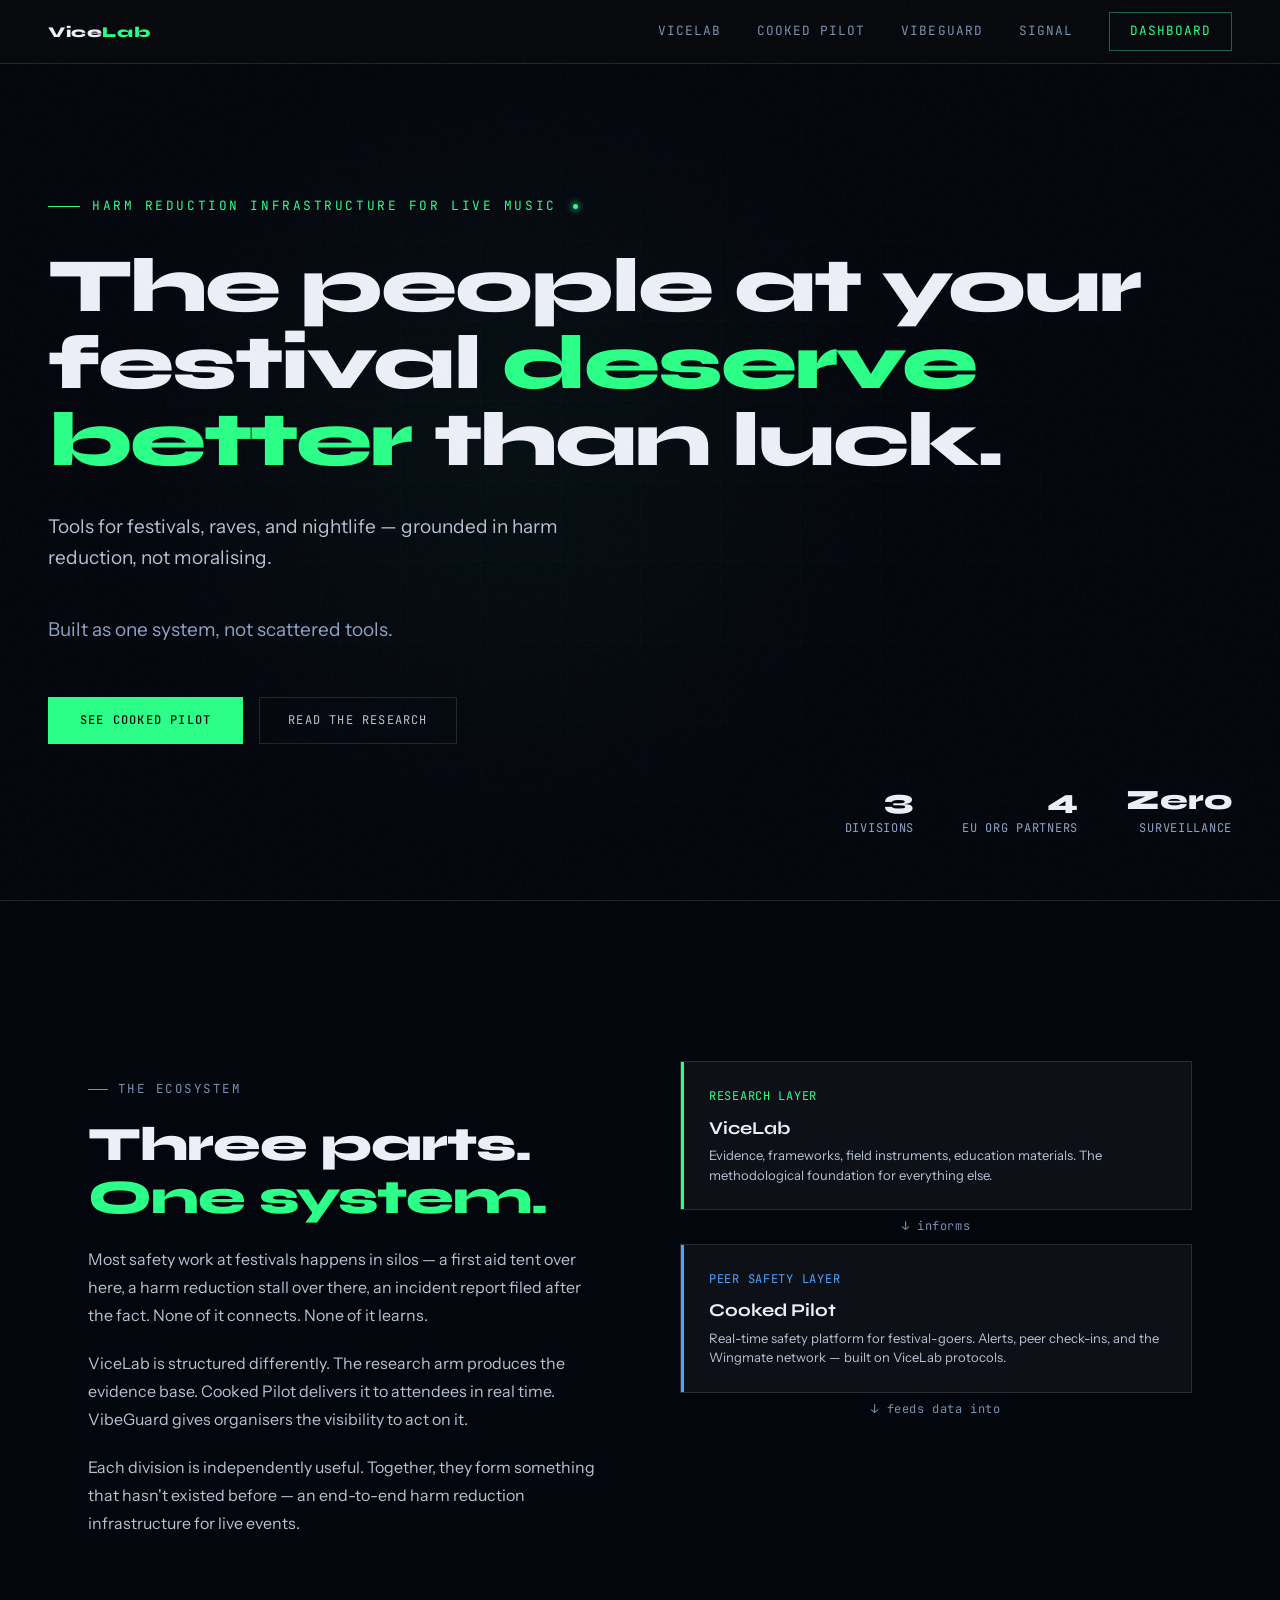
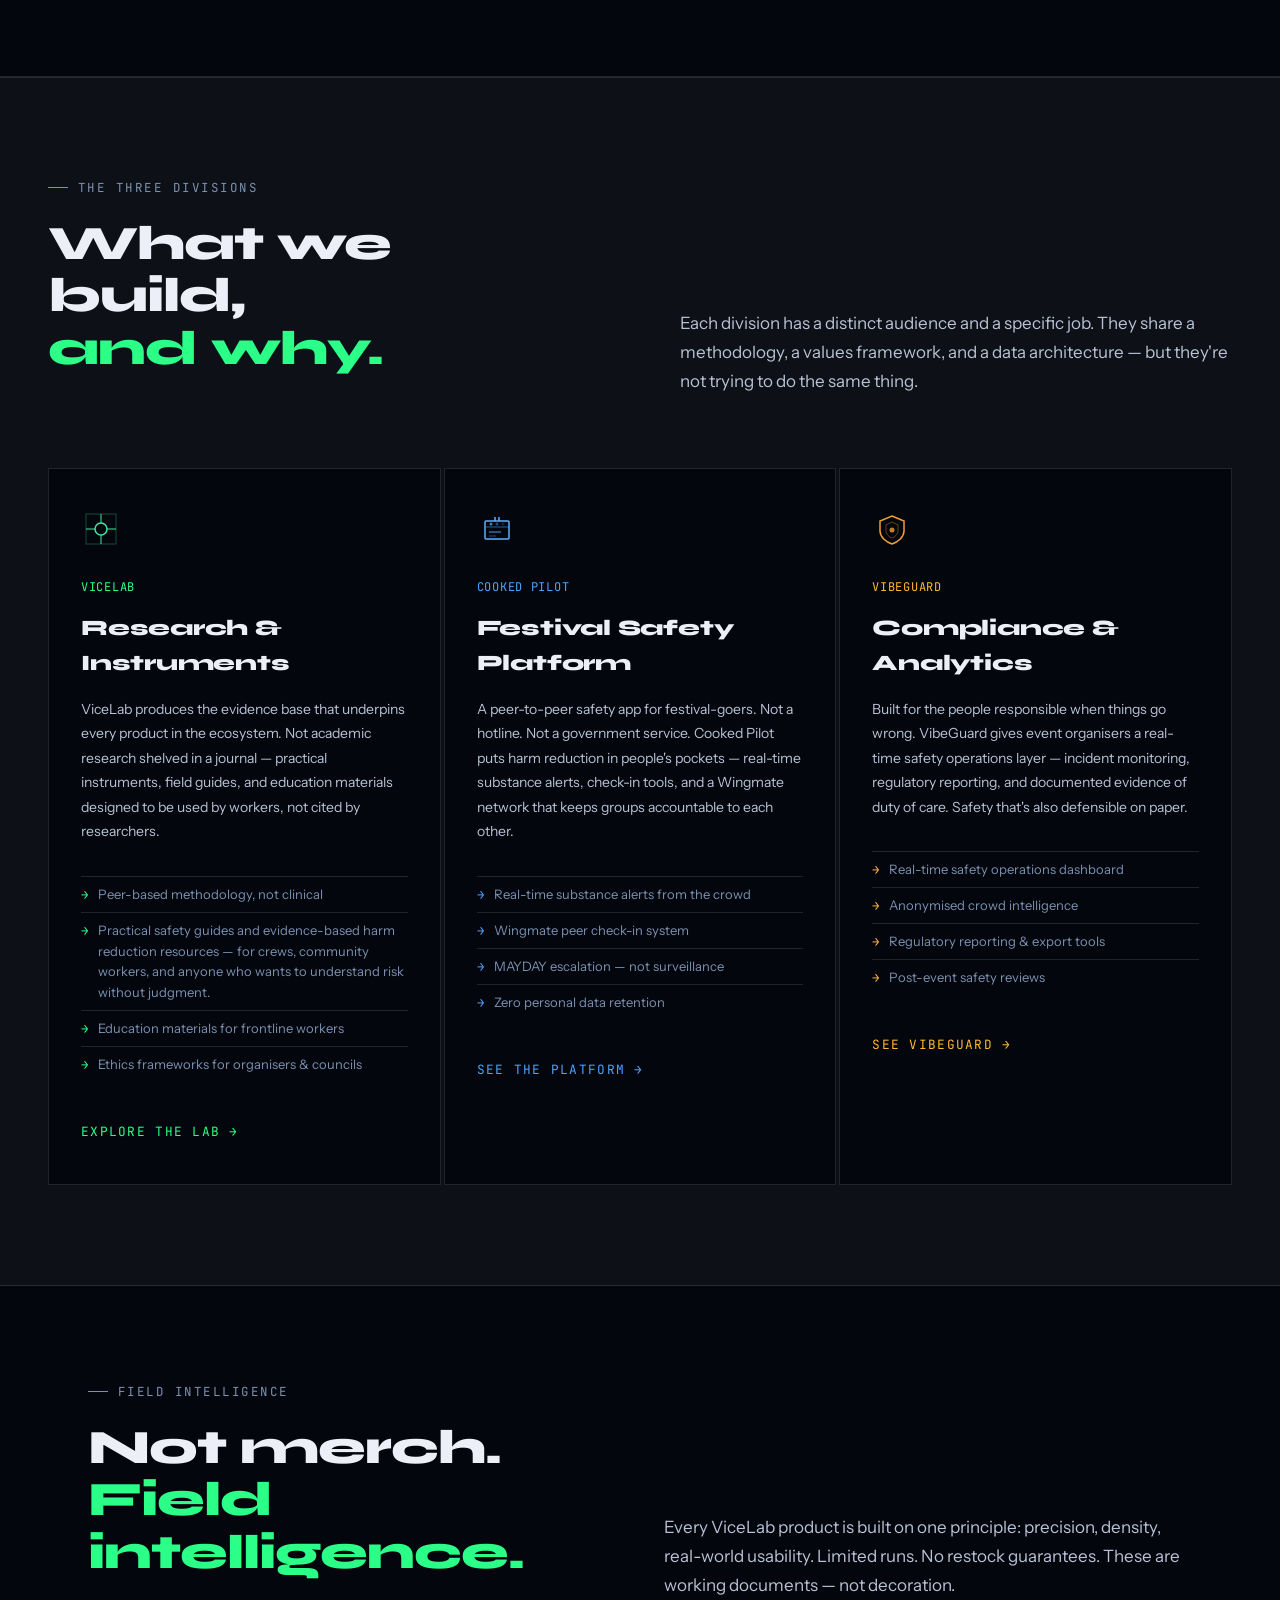
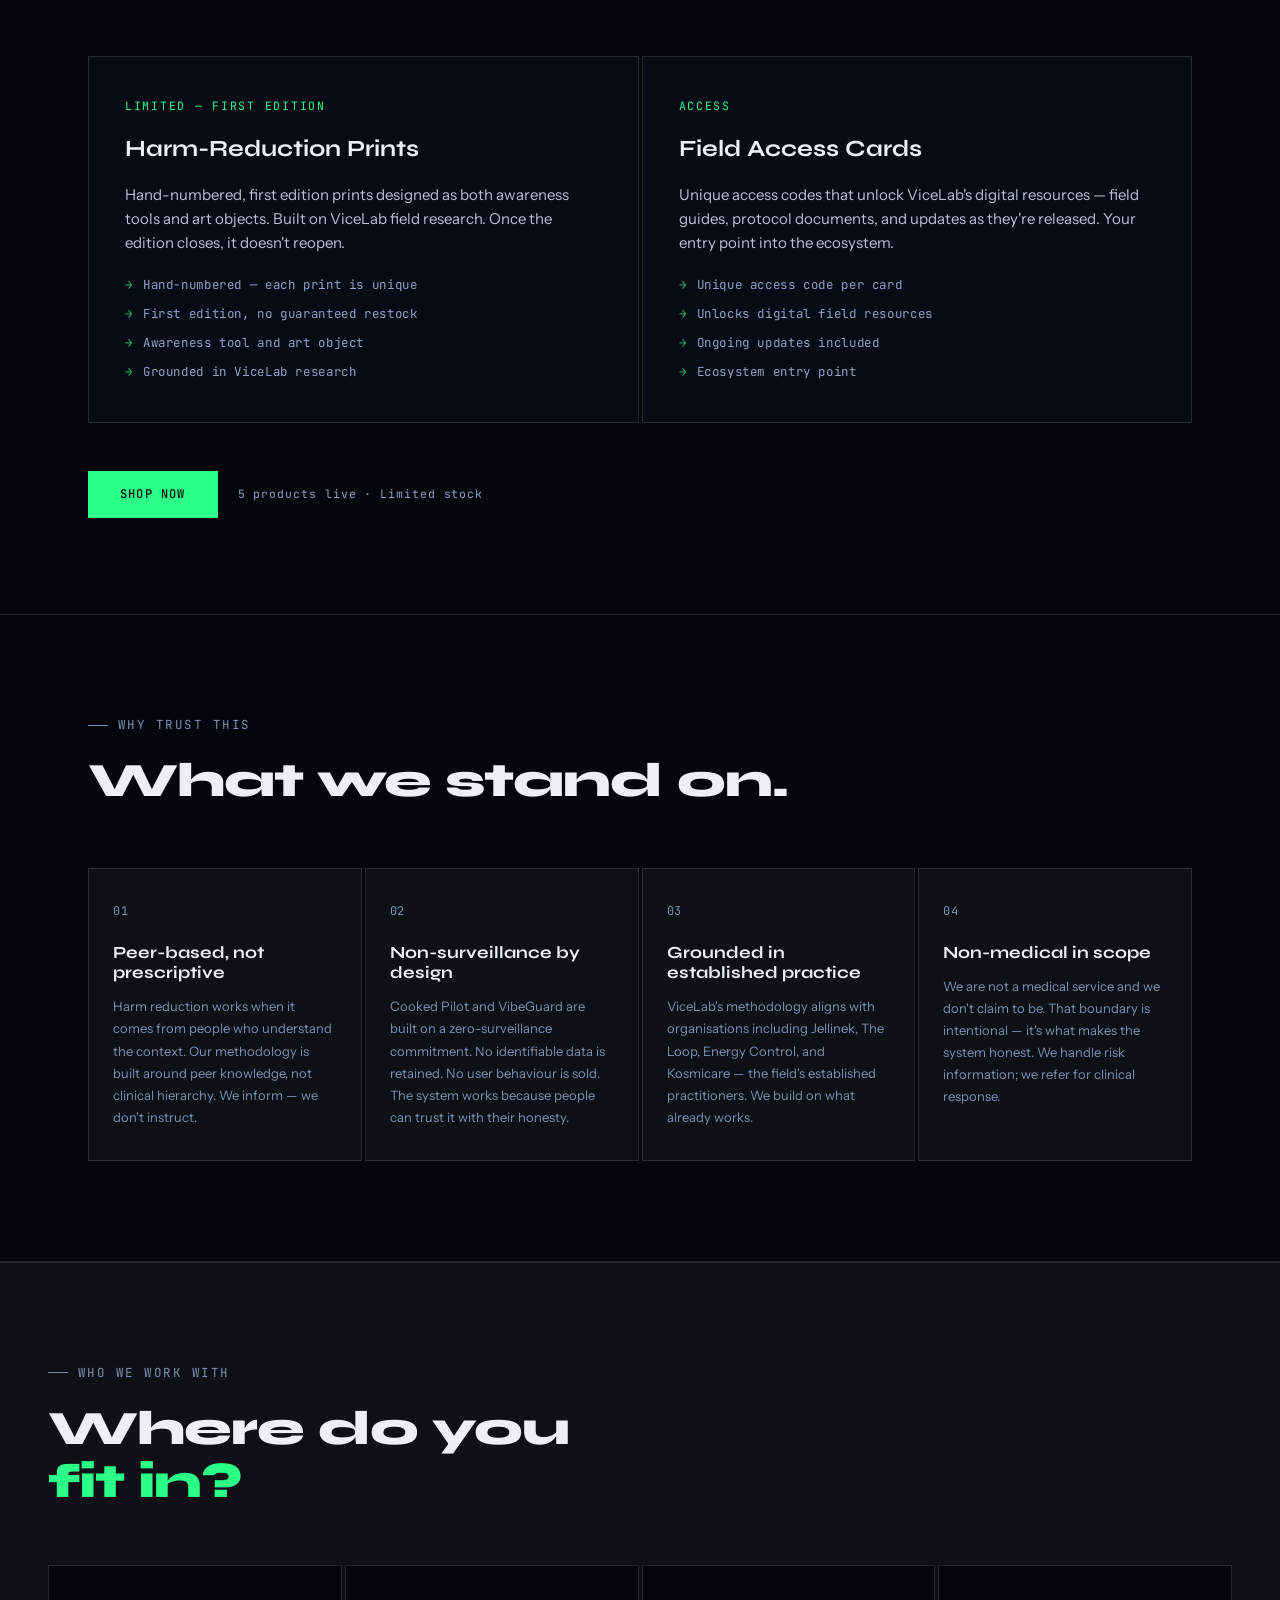
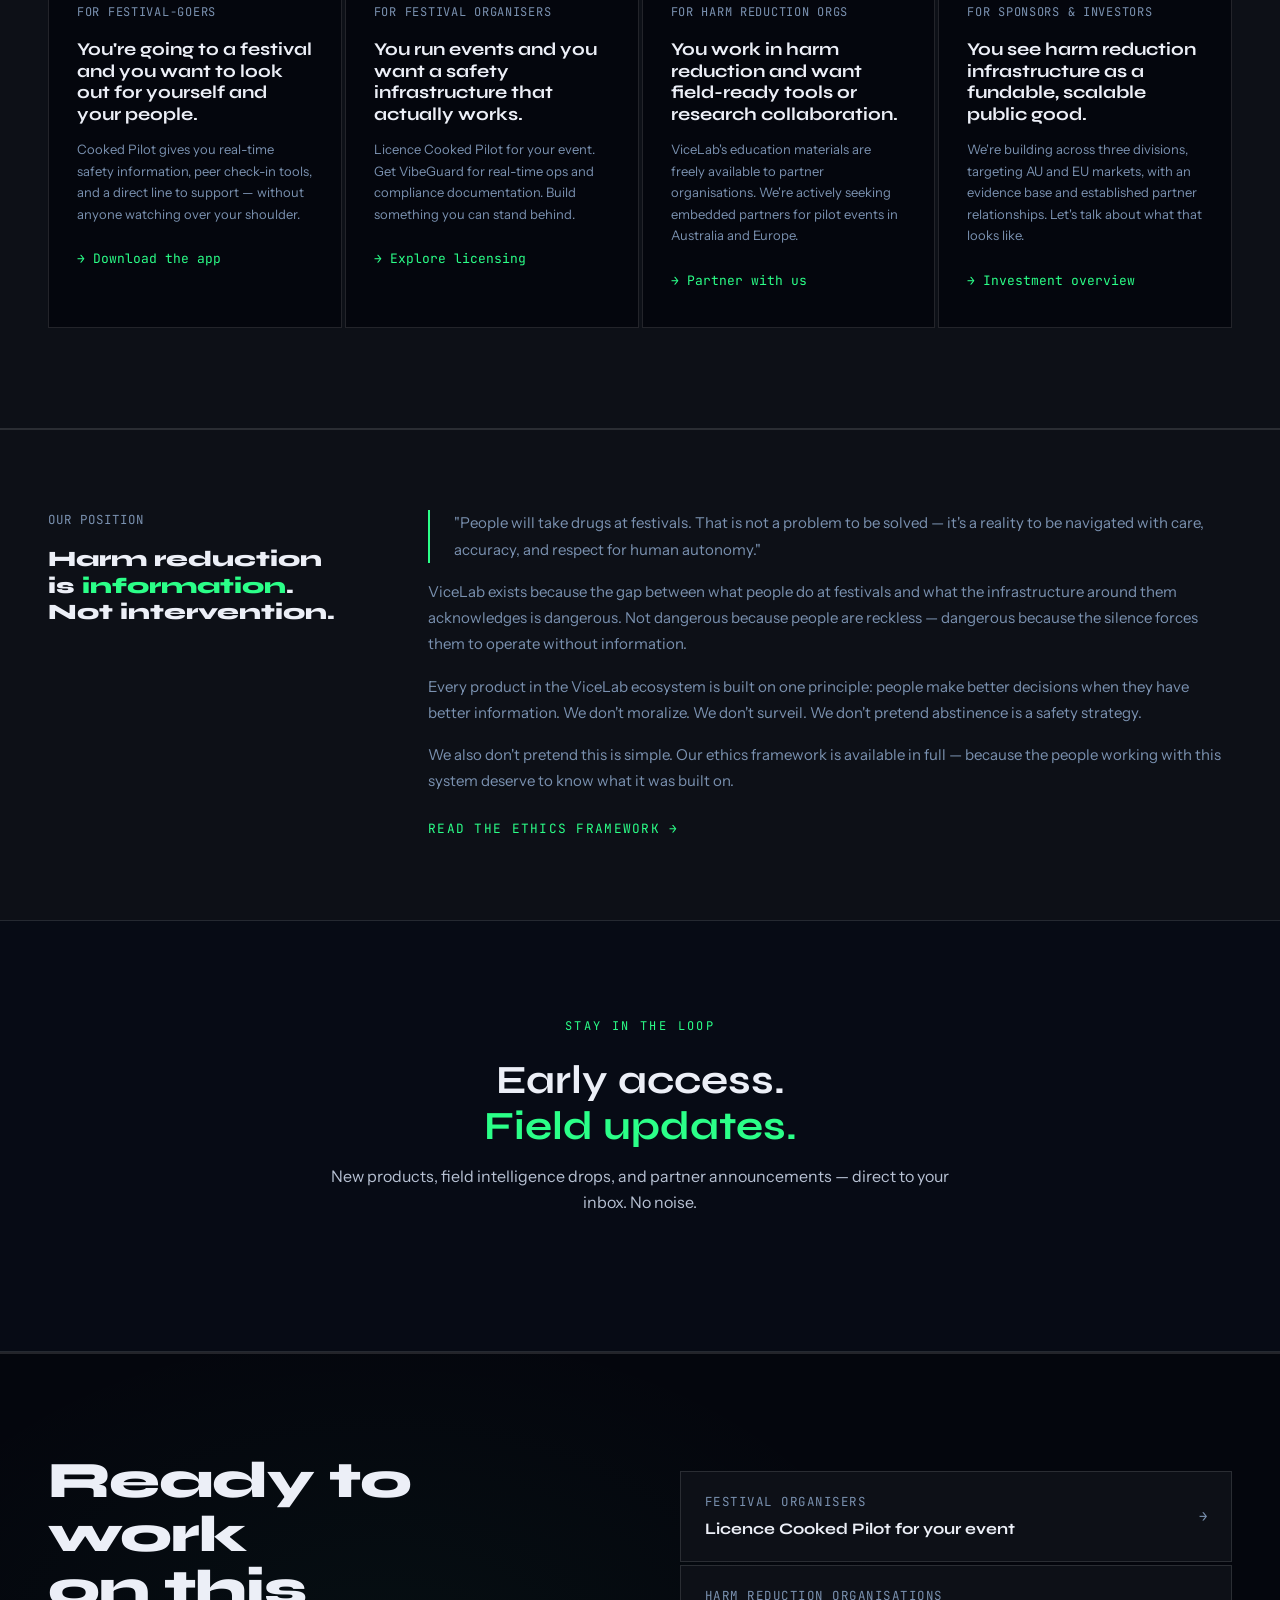
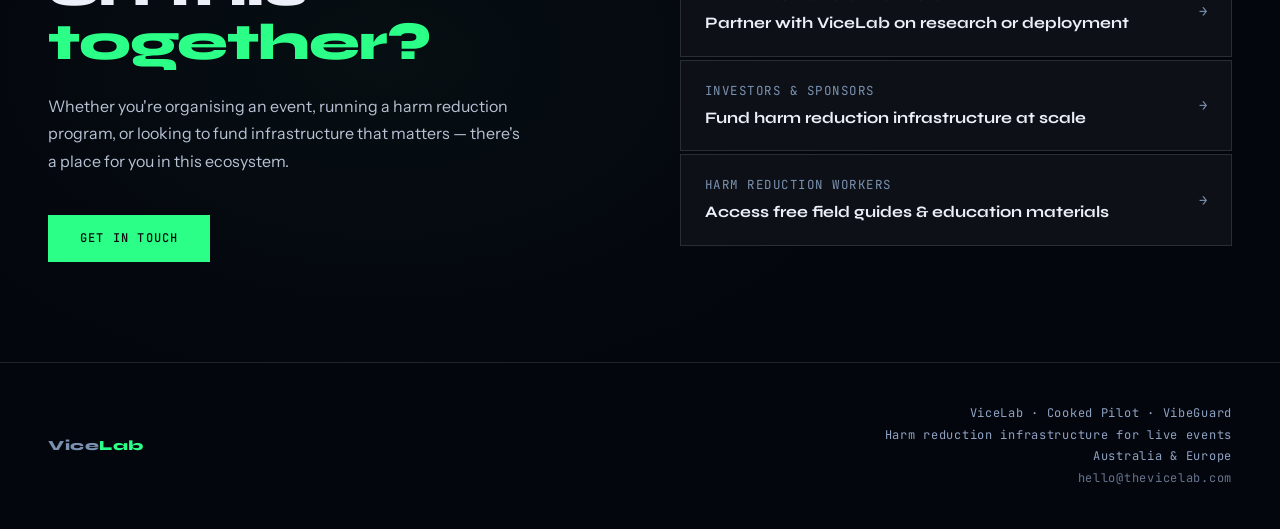
==== commit d5e7a3a9: "copy: controlled refinement pass — hero sub, ViceLab bullet, VibeGuard positioning, CP feature wordi" ====
--- a/index.html
+++ b/index.html
@@ -1,6 +1,2185 @@
 <!DOCTYPE html>
 <html lang="en">
 <head>
-  <meta charset="UTF-8">
-  <meta name="viewport" content="width=device-width, initial-scale=1.0">
-  <title>ViceLab — Harm Reduction Infrastructure for Live Music</title>+<meta charset="UTF-8">
+<meta name="viewport" content="width=device-width, initial-scale=1.0">
+<title>ViceLab — Harm Reduction Infrastructure for Live Music</title>
+<link rel="preconnect" href="https://fonts.googleapis.com">
+<link href="https://fonts.googleapis.com/css2?family=Syne:wght@400;500;600;700;800&family=Instrument+Sans:ital,wght@0,400;0,500;0,600;1,400&family=JetBrains+Mono:wght@300;400;500&display=swap" rel="stylesheet">
+<style>
+:root {
+/* ╔══════════════════════════════════════════════════════════════╗
+   ║  VICELAB GLOBAL COLOUR SYSTEM — single source of truth      ║
+   ║  Edit here to repaint the entire site.                      ║
+   ║  Do not hard-code colours outside this block.               ║
+   ╚══════════════════════════════════════════════════════════════╝ */
+
+  /* ── Backgrounds ───────────────────────────────────────────── */
+  --bg-space:          #04060D;            /* page root / deep field    */
+  --bg-panel:          #070B15;            /* card / panel surface      */
+  --bg-telemetry:      #091723;            /* telemetry log strip       */
+
+  /* ── Text ──────────────────────────────────────────────────── */
+  --text-primary:      #f4f7ff;            /* console / log body text   */
+  --text-secondary:    #8fa3c3;            /* metadata, labels          */
+  --text-system:       #dce6ff;            /* system strips, orientation*/
+  --text-body:         #b8c2d4;            /* paragraph / prose text    */
+  --text-dim:          #7a91b0;            /* dimmed secondary labels   */
+  --text-muted:        #5e7a9a;            /* decorative / footnote     */
+  --text-white:        #eceff7;            /* near-white headings       */
+
+  /* ── Dividers ───────────────────────────────────────────────── */
+  --line-divider:      rgba(255,255,255,0.15);  /* structural dividers  */
+  --line-subtle:       rgba(255,255,255,0.12);  /* panel borders        */
+
+  /* ── Signal states (telemetry) ─────────────────────────────── */
+  --signal-ok:         #3cff9c;            /* nominal / pass            */
+  --signal-warn:       #ffcc66;            /* caution                   */
+  --signal-alert:      #ff5a5a;            /* critical / fail           */
+
+  /* ── Substance class accents ───────────────────────────────── */
+  --accent-stimulant:    #FFB830;          /* Stimulants — amber-gold   */
+  --accent-psychedelic:  #00FFC6;          /* Psychedelics — cyan       */
+  --accent-empathogen:   #E43CFF;          /* Empathogens — magenta     */
+  --accent-dissociative: #4DA3FF;          /* Dissociatives — blue      */
+  --accent-opioid:       #FF6B6B;          /* Depressants/Opioids — red */
+  --accent-cannabinoid:  #7EE482;          /* Cannabis — soft green     */
+  --accent-entactogen:   #A78BFA;          /* Entactogens — violet      */
+
+  /* ── Ecosystem entity accents ──────────────────────────────── */
+  --brand-cp:          #2BFF88;            /* Cooked Pilot — neon green */
+  --brand-vg:          #4DA3FF;            /* VibeGuard    — neon blue  */
+  --brand-vl:          #E43CFF;            /* ViceLab      — magenta    */
+
+  /* ── File-local tokens ──────────────── */
+  --bg:         var(--bg-space);
+  --bg-1:       #0d1017;
+  --bg-2:       #111520;
+  --border:     var(--line-subtle);
+  --border-2:   var(--line-subtle);
+
+  --text:       var(--text-body);
+  --text-dimmer:var(--text-dim);
+  --white:      var(--text-white);
+
+  --green:      var(--brand-cp);
+  --green-dim:  rgba(61,232,158,0.08);
+  --green-mid:  rgba(61,232,158,0.18);
+  --green-glow: 0 0 40px rgba(61,232,158,0.12);
+
+  --blue:       var(--accent-dissociative);
+  --blue-dim:   rgba(90,176,255,0.08);
+
+  --amber:      var(--accent-stimulant);
+  --amber-dim:  rgba(240,160,48,0.08);
+
+  --mono: 'JetBrains Mono', monospace;
+  --display: 'Syne', sans-serif;
+  --body: 'Instrument Sans', sans-serif;
+}
+
+*, *::before, *::after { box-sizing: border-box; margin: 0; padding: 0; }
+
+html { scroll-behavior: smooth; }
+
+body {
+  background: var(--bg);
+  color: var(--text);
+  font-family: var(--body);
+  font-size: 16px;
+  line-height: 1.6;
+  overflow-x: hidden;
+}
+
+/* ─── NOISE OVERLAY ─── */
+body::before {
+  content: '';
+  position: fixed;
+  inset: 0;
+  background-image: url("data:image/svg+xml,%3Csvg viewBox='0 0 256 256' xmlns='http://www.w3.org/2000/svg'%3E%3Cfilter id='noise'%3E%3CfeTurbulence type='fractalNoise' baseFrequency='0.9' numOctaves='4' stitchTiles='stitch'/%3E%3C/filter%3E%3Crect width='100%25' height='100%25' filter='url(%23noise)' opacity='0.035'/%3E%3C/svg%3E");
+  pointer-events: none;
+  z-index: 1000;
+  opacity: 0.6;
+}
+
+/* ─── NAV ─── */
+nav {
+  position: fixed;
+  top: 0; left: 0; right: 0;
+  z-index: 100;
+  display: flex;
+  align-items: center;
+  justify-content: space-between;
+  padding: 0 48px;
+  height: 64px;
+  background: rgba(8,10,13,0.85);
+  backdrop-filter: blur(16px);
+  border-bottom: 1px solid var(--border);
+}
+.nav-logo {
+  font-family: var(--display);
+  font-size: 15px;
+  font-weight: 800;
+  color: var(--white);
+  letter-spacing: 0.04em;
+  text-decoration: none;
+}
+.nav-logo span { color: var(--green); }
+.nav-links {
+  display: flex;
+  gap: 36px;
+  align-items: center;
+}
+.nav-links a {
+  font-family: var(--mono);
+  font-size: 0.80rem;
+  color: var(--text-dim);
+  text-decoration: none;
+  letter-spacing: 0.08em;
+  text-transform: uppercase;
+  transition: color 0.2s;
+}
+.nav-links a:hover { color: var(--white); }
+.nav-cta {
+  font-family: var(--mono);
+  font-size: 0.80rem;
+  padding: 8px 20px;
+  border: 1px solid rgba(61,232,158,0.4);
+  color: var(--green) !important;
+  letter-spacing: 0.1em;
+  text-transform: uppercase;
+  transition: all 0.2s !important;
+}
+.nav-cta:hover {
+  background: var(--green-dim) !important;
+  color: var(--green) !important;
+  border-color: var(--green) !important;
+}
+
+/* ─── HERO ─── */
+.hero {
+  min-height: 100vh;
+  display: flex;
+  flex-direction: column;
+  justify-content: center;
+  position: relative;
+  padding: 120px 48px 80px;
+  overflow: hidden;
+}
+
+/* Radar grid background */
+.hero::before {
+  content: '';
+  position: absolute;
+  inset: 0;
+  background-image:
+    linear-gradient(rgba(61,232,158,0.025) 1px, transparent 1px),
+    linear-gradient(90deg, rgba(61,232,158,0.025) 1px, transparent 1px);
+  background-size: 80px 80px;
+  mask-image: radial-gradient(ellipse 80% 80% at 50% 50%, black 20%, transparent 100%);
+}
+
+/* Radial glow */
+.hero::after {
+  content: '';
+  position: absolute;
+  top: 50%;
+  left: 40%;
+  transform: translate(-50%, -50%);
+  width: 900px;
+  height: 900px;
+  background: radial-gradient(circle, rgba(61,232,158,0.04) 0%, transparent 65%);
+  pointer-events: none;
+}
+
+.hero-inner {
+  position: relative;
+  z-index: 2;
+  max-width: 1100px;
+}
+
+.hero-eyebrow {
+  font-family: var(--mono);
+  font-size: 0.80rem;
+  color: var(--green);
+  letter-spacing: 0.2em;
+  text-transform: uppercase;
+  margin-bottom: 32px;
+  display: flex;
+  align-items: center;
+  gap: 12px;
+  opacity: 0;
+  animation: fadeUp 0.3s ease 0s forwards;
+}
+.hero-eyebrow::before {
+  content: '';
+  width: 32px;
+  height: 1px;
+  background: var(--green);
+}
+
+/* Live pulse dot — instant activity signal, visible at t=0 */
+.hero-eyebrow::after {
+  content: '';
+  width: 5px;
+  height: 5px;
+  border-radius: 50%;
+  background: var(--green);
+  box-shadow: 0 0 6px 2px rgba(61,232,158,0.5);
+  animation: pulse-dot 2s ease-in-out infinite;
+  margin-left: 4px;
+}
+@keyframes pulse-dot {
+  0%,100% { opacity: 1; transform: scale(1); }
+  50%      { opacity: 0.4; transform: scale(0.7); }
+}
+
+/* .hero-headline styles → components/locked-hero-headline.css */
+
+.hero-sub {
+  font-size: 19px;
+  color: var(--text);
+  max-width: 560px;
+  line-height: 1.65;
+  margin-bottom: 52px;
+  font-weight: 400;
+  opacity: 0;
+  animation: fadeUp 0.3s ease 0.22s forwards;
+}
+
+.hero-actions {
+  display: flex;
+  gap: 16px;
+  align-items: center;
+  flex-wrap: wrap;
+  opacity: 0;
+  animation: fadeUp 0.3s ease 0.32s forwards;
+}
+.btn-primary {
+  font-family: var(--mono);
+  font-size: 12px;
+  letter-spacing: 0.1em;
+  text-transform: uppercase;
+  padding: 14px 32px;
+  background: var(--green);
+  color: #060a0a;
+  font-weight: 500;
+  border: none;
+  cursor: pointer;
+  text-decoration: none;
+  display: inline-block;
+  transition: all 0.2s;
+}
+.btn-primary:hover {
+  background: #5af0b5;
+  box-shadow: 0 0 30px rgba(61,232,158,0.3);
+}
+.btn-ghost {
+  font-family: var(--mono);
+  font-size: 12px;
+  letter-spacing: 0.1em;
+  text-transform: uppercase;
+  padding: 13px 28px;
+  border: 1px solid var(--border-2);
+  color: var(--text);
+  background: transparent;
+  cursor: pointer;
+  text-decoration: none;
+  display: inline-block;
+  transition: all 0.2s;
+}
+.btn-ghost:hover {
+  border-color: var(--line-divider);
+  color: var(--white);
+}
+
+.hero-stats {
+  position: absolute;
+  bottom: 60px;
+  right: 48px;
+  display: flex;
+  gap: 48px;
+  opacity: 0;
+  animation: fadeUp 0.3s ease 0.42s forwards;
+}
+.stat { text-align: right; }
+.stat-num {
+  font-family: var(--display);
+  font-size: 28px;
+  font-weight: 800;
+  color: var(--white);
+  line-height: 1;
+  margin-bottom: 4px;
+}
+.stat-label {
+  font-family: var(--mono);
+  font-size: 0.78rem;
+  color: var(--text-dim);
+  letter-spacing: 0.1em;
+  text-transform: uppercase;
+}
+
+/* ─── DIVIDER ─── */
+.divider-line {
+  height: 1px;
+  background: var(--border);
+  margin: 0;
+}
+
+/* ─── SECTIONS COMMON ─── */
+section {
+  padding: 100px 48px;
+  max-width: 1200px;
+  margin: 0 auto;
+}
+section.full { max-width: none; padding-left: 0; padding-right: 0; }
+
+.section-label {
+  font-family: var(--mono);
+  font-size: 0.78rem;
+  color: var(--text-dimmer);
+  letter-spacing: 0.2em;
+  text-transform: uppercase;
+  margin-bottom: 20px;
+  display: flex;
+  align-items: center;
+  gap: 10px;
+}
+.section-label::before {
+  content: '';
+  width: 20px;
+  height: 1px;
+  background: var(--text-dimmer);
+}
+
+.section-title {
+  font-family: var(--display);
+  font-size: clamp(32px, 4vw, 48px);
+  font-weight: 800;
+  color: var(--white);
+  line-height: 1.1;
+  letter-spacing: -0.02em;
+  margin-bottom: 20px;
+}
+.section-title em {
+  font-style: normal;
+  color: var(--green);
+}
+
+.section-body {
+  font-size: 17px;
+  color: var(--text);
+  max-width: 600px;
+  line-height: 1.7;
+}
+
+/* ─── ECOSYSTEM SECTION ─── */
+.ecosystem {
+  position: relative;
+}
+.ecosystem-layout {
+  display: grid;
+  grid-template-columns: 1fr 1fr;
+  gap: 80px;
+  align-items: center;
+  margin-top: 60px;
+}
+.ecosystem-text {}
+.ecosystem-text p { margin-bottom: 20px; font-size: 16px; color: var(--text); line-height: 1.75; }
+
+.ecosystem-diagram {
+  position: relative;
+  display: flex;
+  flex-direction: column;
+  gap: 3px;
+}
+.eco-node {
+  border: 1px solid var(--border);
+  background: var(--bg-1);
+  padding: 24px 28px;
+  position: relative;
+  transition: all 0.25s;
+  cursor: default;
+}
+.eco-node:hover {
+  border-color: var(--border-2);
+  background: var(--bg-2);
+}
+.eco-node::before {
+  content: '';
+  position: absolute;
+  left: 0; top: 0; bottom: 0;
+  width: 3px;
+}
+.eco-node.vl::before { background: var(--green); }
+.eco-node.cp::before { background: var(--blue); }
+.eco-node.vg::before { background: var(--amber); }
+
+.eco-node:hover.vl { border-color: rgba(61,232,158,0.25); }
+.eco-node:hover.cp { border-color: rgba(90,176,255,0.25); }
+.eco-node:hover.vg { border-color: rgba(240,160,48,0.25); }
+
+.eco-tag {
+  font-family: var(--mono);
+  font-size: 0.78rem;
+  text-transform: uppercase;
+  letter-spacing: 0.12em;
+  margin-bottom: 6px;
+}
+.eco-node.vl .eco-tag { color: var(--green); }
+.eco-node.cp .eco-tag { color: var(--blue); }
+.eco-node.vg .eco-tag { color: var(--amber); }
+
+.eco-name {
+  font-family: var(--display);
+  font-size: 18px;
+  font-weight: 700;
+  color: var(--white);
+  margin-bottom: 4px;
+}
+.eco-desc {
+  font-size: 13px;
+  color: var(--text);
+  line-height: 1.5;
+}
+.eco-arrow {
+  text-align: center;
+  font-family: var(--mono);
+  font-size: 12px;
+  color: var(--text-dimmer);
+  padding: 4px 0;
+  letter-spacing: 0.05em;
+}
+
+/* ─── DIVISIONS ─── */
+.divisions-wrap {
+  background: var(--bg-1);
+  border-top: 1px solid var(--border);
+  border-bottom: 1px solid var(--border);
+  padding: 100px 48px;
+}
+.divisions-inner {
+  max-width: 1200px;
+  margin: 0 auto;
+}
+.divisions-header {
+  display: grid;
+  grid-template-columns: 1fr 1fr;
+  gap: 80px;
+  margin-bottom: 72px;
+  align-items: end;
+}
+
+.divisions-grid {
+  display: grid;
+  grid-template-columns: repeat(3, 1fr);
+  gap: 3px;
+}
+.division-card {
+  background: var(--bg);
+  border: 1px solid var(--border);
+  padding: 40px 32px;
+  position: relative;
+  overflow: hidden;
+  transition: all 0.3s;
+}
+.division-card::after {
+  content: '';
+  position: absolute;
+  bottom: 0; left: 0; right: 0;
+  height: 1px;
+  transition: all 0.3s;
+}
+.division-card.vl::after { background: var(--green); transform: scaleX(0); transform-origin: left; }
+.division-card.cp::after { background: var(--blue); transform: scaleX(0); transform-origin: left; }
+.division-card.vg::after { background: var(--amber); transform: scaleX(0); transform-origin: left; }
+
+.division-card:hover::after { transform: scaleX(1); }
+.division-card.vl:hover { background: #0a0f0c; border-color: rgba(61,232,158,0.2); }
+.division-card.cp:hover { background: #0a0d14; border-color: rgba(90,176,255,0.2); }
+.division-card.vg:hover { background: #110e06; border-color: rgba(240,160,48,0.2); }
+
+.div-icon {
+  width: 40px;
+  height: 40px;
+  margin-bottom: 28px;
+  display: flex;
+  align-items: center;
+  justify-content: center;
+}
+
+.div-tag {
+  font-family: var(--mono);
+  font-size: 0.78rem;
+  letter-spacing: 0.14em;
+  text-transform: uppercase;
+  margin-bottom: 12px;
+}
+.division-card.vl .div-tag { color: var(--green); }
+.division-card.cp .div-tag { color: var(--blue); }
+.division-card.vg .div-tag { color: var(--amber); }
+
+.div-name {
+  font-family: var(--display);
+  font-size: 22px;
+  font-weight: 800;
+  color: var(--white);
+  margin-bottom: 16px;
+  letter-spacing: -0.01em;
+}
+.div-body {
+  font-size: 14px;
+  color: var(--text);
+  line-height: 1.75;
+  margin-bottom: 32px;
+}
+.div-bullets {
+  list-style: none;
+  margin-bottom: 36px;
+}
+.div-bullets li {
+  font-size: 13px;
+  color: var(--text-dim);
+  padding: 7px 0;
+  border-top: 1px solid var(--border);
+  display: flex;
+  gap: 10px;
+  align-items: baseline;
+}
+.div-bullets li::before {
+  content: '→';
+  font-family: var(--mono);
+  font-size: 0.78rem;
+  flex-shrink: 0;
+}
+.division-card.vl .div-bullets li::before { color: var(--green); }
+.division-card.cp .div-bullets li::before { color: var(--blue); }
+.division-card.vg .div-bullets li::before { color: var(--amber); }
+
+.div-link {
+  font-family: var(--mono);
+  font-size: 0.80rem;
+  letter-spacing: 0.1em;
+  text-transform: uppercase;
+  text-decoration: none;
+  display: inline-flex;
+  align-items: center;
+  gap: 8px;
+  transition: gap 0.2s;
+}
+.division-card.vl .div-link { color: var(--green); }
+.division-card.cp .div-link { color: var(--blue); }
+.division-card.vg .div-link { color: var(--amber); }
+.div-link:hover { gap: 14px; }
+
+/* ─── TRUST PILLARS ─── */
+.trust {
+  position: relative;
+}
+.trust-grid {
+  display: grid;
+  grid-template-columns: repeat(4, 1fr);
+  gap: 3px;
+  margin-top: 60px;
+}
+.trust-card {
+  border: 1px solid var(--border);
+  padding: 32px 24px;
+  background: var(--bg-1);
+  transition: all 0.2s;
+}
+.trust-card:hover {
+  background: var(--bg-2);
+  border-color: var(--border-2);
+}
+.trust-num {
+  font-family: var(--mono);
+  font-size: 0.80rem;
+  color: var(--text-dimmer);
+  margin-bottom: 20px;
+  letter-spacing: 0.1em;
+}
+.trust-heading {
+  font-family: var(--display);
+  font-size: 17px;
+  font-weight: 700;
+  color: var(--white);
+  margin-bottom: 12px;
+  line-height: 1.2;
+}
+.trust-body {
+  font-size: 13px;
+  color: var(--text-dim);
+  line-height: 1.7;
+}
+
+/* ─── AUDIENCE PATHS ─── */
+.audience-wrap {
+  background: var(--bg-1);
+  border-top: 1px solid var(--border);
+  border-bottom: 1px solid var(--border);
+  padding: 100px 48px;
+}
+.audience-inner {
+  max-width: 1200px;
+  margin: 0 auto;
+}
+.audience-paths {
+  display: grid;
+  grid-template-columns: repeat(4, 1fr);
+  gap: 3px;
+  margin-top: 56px;
+}
+@media (max-width: 768px) {
+  .audience-paths {
+    grid-template-columns: 1fr;
+    gap: 16px;
+  }
+  .audience-paths > * {
+    min-width: 0;
+    height: auto;
+    padding: 20px 18px;
+  }
+}
+.path-card {
+  border: 1px solid var(--border);
+  padding: 36px 28px;
+  background: var(--bg);
+  text-decoration: none;
+  display: block;
+  transition: all 0.25s;
+  position: relative;
+  overflow: hidden;
+}
+.path-card::before {
+  content: '';
+  position: absolute;
+  top: 0; left: 0; right: 0;
+  height: 2px;
+  background: linear-gradient(90deg, var(--green), transparent);
+  transform: scaleX(0);
+  transform-origin: left;
+  transition: transform 0.3s;
+}
+.path-card:hover::before { transform: scaleX(1); }
+.path-card:hover {
+  background: var(--bg-2);
+  border-color: var(--border-2);
+}
+.path-who {
+  font-family: var(--mono);
+  font-size: 0.78rem;
+  color: var(--text-dimmer);
+  letter-spacing: 0.14em;
+  text-transform: uppercase;
+  margin-bottom: 16px;
+}
+.path-title {
+  font-family: var(--display);
+  font-size: 18px;
+  font-weight: 700;
+  color: var(--white);
+  margin-bottom: 14px;
+  line-height: 1.2;
+}
+.path-body {
+  font-size: 13px;
+  color: var(--text-dim);
+  line-height: 1.65;
+  margin-bottom: 24px;
+}
+.path-arrow {
+  font-family: var(--mono);
+  font-size: 13px;
+  color: var(--green);
+}
+
+/* ─── PARTNERS CTA ─── */
+.partners-cta {
+  position: relative;
+  overflow: hidden;
+  padding: 100px 48px;
+  border-top: 1px solid var(--border);
+}
+.partners-cta::before {
+  content: '';
+  position: absolute;
+  top: 0; left: 0; right: 0; bottom: 0;
+  background: radial-gradient(ellipse 60% 80% at 30% 50%, rgba(61,232,158,0.04) 0%, transparent 70%);
+  pointer-events: none;
+}
+.cta-inner {
+  max-width: 1200px;
+  margin: 0 auto;
+  display: grid;
+  grid-template-columns: 1fr 1fr;
+  gap: 80px;
+  align-items: center;
+  position: relative;
+  z-index: 2;
+}
+.cta-text {}
+.cta-title {
+  font-family: var(--display);
+  font-size: clamp(32px, 4vw, 52px);
+  font-weight: 800;
+  color: var(--white);
+  line-height: 1.05;
+  letter-spacing: -0.02em;
+  margin-bottom: 24px;
+}
+.cta-title em {
+  font-style: normal;
+  color: var(--green);
+}
+.cta-body {
+  font-size: 16px;
+  color: var(--text);
+  line-height: 1.7;
+  margin-bottom: 40px;
+  max-width: 480px;
+}
+.cta-options {
+  display: flex;
+  flex-direction: column;
+  gap: 3px;
+}
+.cta-option {
+  display: flex;
+  align-items: center;
+  justify-content: space-between;
+  padding: 20px 24px;
+  border: 1px solid var(--border);
+  background: var(--bg-1);
+  text-decoration: none;
+  transition: all 0.2s;
+  cursor: pointer;
+}
+.cta-option:hover {
+  background: var(--bg-2);
+  border-color: var(--border-2);
+}
+.cta-option:first-child:hover { border-color: rgba(61,232,158,0.25); }
+.cta-option-left {}
+.cta-option-tag {
+  font-family: var(--mono);
+  font-size: 0.78rem;
+  color: var(--text-dimmer);
+  letter-spacing: 0.12em;
+  text-transform: uppercase;
+  margin-bottom: 4px;
+}
+.cta-option-label {
+  font-family: var(--display);
+  font-size: 16px;
+  font-weight: 700;
+  color: var(--white);
+}
+.cta-option-arrow {
+  font-family: var(--mono);
+  font-size: 14px;
+  color: var(--text-dimmer);
+  transition: all 0.2s;
+}
+.cta-option:hover .cta-option-arrow { color: var(--green); transform: translateX(4px); }
+
+/* ─── PHILOSOPHY STRIP ─── */
+.philosophy {
+  border-top: 1px solid var(--border);
+  padding: 80px 48px;
+  background: var(--bg-1);
+}
+.philosophy-inner {
+  max-width: 1200px;
+  margin: 0 auto;
+  display: grid;
+  grid-template-columns: 300px 1fr;
+  gap: 80px;
+  align-items: start;
+}
+.philosophy-label-col {}
+.philosophy-label {
+  font-family: var(--mono);
+  font-size: 0.78rem;
+  color: var(--text-dimmer);
+  letter-spacing: 0.08em;
+  text-transform: uppercase;
+  margin-bottom: 16px;
+}
+.philosophy-anchor {
+  font-family: var(--display);
+  font-size: 22px;
+  font-weight: 800;
+  color: var(--white);
+  line-height: 1.2;
+}
+.philosophy-anchor em { font-style: normal; color: var(--green); }
+.philosophy-body-col {}
+.philosophy-quote {
+  font-size: 18px;
+  color: var(--text);
+  line-height: 1.7;
+  margin-bottom: 28px;
+  border-left: 2px solid var(--green);
+  padding-left: 24px;
+}
+.philosophy-body-col p {
+  font-size: 15px;
+  color: var(--text-dim);
+  line-height: 1.75;
+  margin-bottom: 16px;
+}
+.philosophy-body-col p:last-child { margin-bottom: 0; }
+
+/* ─── FOOTER ─── */
+footer {
+  border-top: 1px solid var(--border);
+  padding: 40px 48px;
+  display: flex;
+  justify-content: space-between;
+  align-items: center;
+}
+.footer-logo {
+  font-family: var(--display);
+  font-size: 14px;
+  font-weight: 800;
+  color: var(--text-dim);
+  letter-spacing: 0.04em;
+}
+.footer-logo span { color: var(--green); }
+.footer-meta {
+  font-family: var(--mono);
+  font-size: 0.78rem;
+  color: var(--text-dimmer);
+  letter-spacing: 0.1em;
+  text-align: right;
+  line-height: 1.9;
+}
+
+/* ─── SCROLL ANIMATIONS ─── */
+@keyframes fadeUp {
+  from { opacity: 0; transform: translateY(8px); }
+  to   { opacity: 1; transform: translateY(0); }
+}
+.reveal {
+  opacity: 0;
+  transform: translateY(12px);
+  transition: opacity 0.7s ease, transform 0.7s ease;
+}
+.reveal.in { opacity: 1; transform: none; }
+
+/* stagger children */
+.reveal-stagger > * {
+  opacity: 0;
+  transform: translateY(12px);
+  transition: opacity 0.6s ease, transform 0.6s ease;
+}
+.reveal-stagger.in > *:nth-child(1) { opacity: 1; transform: none; transition-delay: 0.05s; }
+.reveal-stagger.in > *:nth-child(2) { opacity: 1; transform: none; transition-delay: 0.15s; }
+.reveal-stagger.in > *:nth-child(3) { opacity: 1; transform: none; transition-delay: 0.25s; }
+.reveal-stagger.in > *:nth-child(4) { opacity: 1; transform: none; transition-delay: 0.35s; }
+
+/* ─── MOBILE HERO FIXES (≤600px) ─── */
+/* Responsive stabilisation pass — animation timing unchanged */
+@media (max-width: 600px) {
+  .hero {
+    padding: 100px 24px 80px;
+  }
+  .hero-stats {
+    display: none;
+  }
+}
+
+/* ═══════════════════════════════════════════════════
+   RESPONSIVE BODY PASS
+   All breakpoints below are additive.
+   Desktop layout is untouched above 768px.
+   ═══════════════════════════════════════════════════ */
+
+/* ─── NAV MOBILE ─── */
+@media (max-width: 768px) {
+  nav {
+    padding: 0 24px;
+    height: auto;
+    flex-wrap: wrap;
+    gap: 0;
+    padding-top: 12px;
+    padding-bottom: 12px;
+  }
+  .nav-links {
+    gap: 20px;
+    flex-wrap: wrap;
+    width: 100%;
+    padding-top: 10px;
+    border-top: 1px solid var(--border);  /* deliberate row separation */
+    margin-top: 8px;
+  }
+}
+
+@media (max-width: 480px) {
+  .nav-links {
+    gap: 14px;
+  }
+  .nav-links a {
+    font-size: 0.78rem;
+  }
+  .nav-cta {
+    font-size: 0.78rem;
+    padding: 6px 14px;
+  }
+}
+
+/* ─── SECTION PADDING ─── */
+@media (max-width: 768px) {
+  section {
+    padding: 72px 24px;
+  }
+  .divisions-wrap {
+    padding: 72px 24px;
+  }
+  .audience-wrap {
+    padding: 72px 24px;
+  }
+  .partners-cta {
+    padding: 72px 24px;
+  }
+  .philosophy {
+    padding: 64px 24px;
+  }
+  footer {
+    padding: 32px 24px;
+    flex-direction: column;
+    gap: 16px;
+    align-items: flex-start;
+  }
+  .footer-meta {
+    text-align: left;
+  }
+}
+
+/* ─── ECOSYSTEM LAYOUT ─── */
+@media (max-width: 768px) {
+  .ecosystem-layout {
+    grid-template-columns: 1fr;
+    gap: 48px;
+    margin-top: 40px;
+  }
+}
+
+/* ─── DIVISIONS HEADER + GRID ─── */
+@media (max-width: 768px) {
+  .divisions-header {
+    grid-template-columns: 1fr;
+    gap: 24px;
+    margin-bottom: 48px;
+  }
+}
+
+/* tablet: 2 columns */
+@media (min-width: 520px) and (max-width: 768px) {
+  .divisions-grid {
+    grid-template-columns: repeat(2, 1fr);
+    gap: 3px;
+  }
+}
+
+/* mobile: 1 column */
+@media (max-width: 519px) {
+  .divisions-grid {
+    grid-template-columns: 1fr;
+    gap: 3px;
+  }
+}
+
+/* loosen card padding on mobile */
+@media (max-width: 768px) {
+  .division-card {
+    padding: 28px 24px;
+  }
+}
+
+/* ─── TRUST GRID ─── */
+/* tablet: 2 columns */
+@media (min-width: 520px) and (max-width: 768px) {
+  .trust-grid {
+    grid-template-columns: repeat(2, 1fr);
+    margin-top: 40px;
+  }
+}
+
+/* mobile: 1 column */
+@media (max-width: 519px) {
+  .trust-grid {
+    grid-template-columns: 1fr;
+    margin-top: 40px;
+  }
+}
+
+/* ─── CTA INNER ─── */
+@media (max-width: 768px) {
+  .cta-inner {
+    grid-template-columns: 1fr;
+    gap: 48px;
+  }
+  .cta-body {
+    max-width: 100%;
+  }
+}
+
+/* ─── PHILOSOPHY INNER ─── */
+@media (max-width: 768px) {
+  .philosophy-inner {
+    grid-template-columns: 1fr;
+    gap: 36px;
+  }
+  .philosophy-quote {
+    font-size: 16px;
+  }
+}
+
+/* ─── TEXT LINK (inline body links) ─── */
+.text-link {
+  font-family: var(--mono);
+  font-size: 0.80rem;
+  color: var(--green);
+  letter-spacing: 0.1em;
+  text-transform: uppercase;
+  text-decoration: none;
+  display: inline-flex;
+  align-items: center;
+  gap: 8px;
+  margin-top: 8px;
+  transition: gap 0.2s;
+}
+.text-link:hover { gap: 14px; }
+
+/* ─── ANCHOR LANDING OFFSET ─── */
+/* Prevents fixed nav from obscuring section headings on anchor jump */
+section,
+.divisions-wrap,
+.audience-wrap,
+.partners-cta,
+.philosophy {
+  scroll-margin-top: 100px;
+}
+
+/* ─── KEYBOARD FOCUS ─── */
+:focus-visible {
+  outline: 2px solid var(--green);
+  outline-offset: 2px;
+}
+
+/* ─── ACTIVE STATE FEEDBACK ─── */
+button:active,
+.btn-primary:active,
+.btn-ghost:active {
+  transform: translateY(1px);
+}
+
+/* ─── REDUCED MOTION ─── */
+@media (prefers-reduced-motion: reduce) {
+  .reveal,
+  .reveal-stagger > * {
+    opacity: 1;
+    transform: none;
+    transition: none;
+  }
+  .hero * {
+    animation: none !important;
+  }
+}
+
+
+/* ═══════════════════════════════════════════════════════
+   READABILITY PATCH — global contrast uplift 2026
+   Primary: var(--text-primary)  Secondary: var(--text-secondary)  System: var(--text-system)
+   Do not override without versioning.
+═══════════════════════════════════════════════════════ */
+
+/* Floor: no text below 0.75rem */
+* { min-font-size: 0; }  /* intentional no-op anchor */
+
+/* ── Telemetry / console log lines ── */
+.tel-line {
+  font-size: 0.85rem !important;
+  line-height: 1.9 !important;
+  letter-spacing: 0.03em !important;
+  color: var(--text-primary) !important;
+}
+.tel-msg  { color: var(--text-primary) !important; }
+.tel-ts   { color: var(--text-secondary) !important; }
+.tel-ok   .tel-msg { color: var(--signal-ok) !important; }
+.tel-warn .tel-msg { color: var(--signal-warn) !important; }
+.tel-info .tel-msg { color: var(--text-primary) !important; }
+
+/* ── Explicit target classes from brief ── */
+.system-label,
+.archive-meta,
+.console-strip,
+.metadata-text {
+  color: var(--text-system) !important;
+  font-size: 0.75rem !important;
+  line-height: 1.9 !important;
+  letter-spacing: 0.03em !important;
+}
+
+/* ── Dashboard ── */
+.sys-desc-line         { line-height: 1.9 !important; }
+.sys-desc-line.primary { color: var(--text-system) !important; }
+.sys-desc-line.secondary { color: var(--text-secondary) !important; }
+.sys-orient { color: var(--text-secondary) !important; font-size: 0.75rem !important; }
+.sc-id   { color: var(--text-secondary) !important; font-size: 0.75rem !important; letter-spacing: 0.06em !important; }
+.sc-mode { color: var(--text-secondary) !important; font-size: 0.75rem !important; letter-spacing: 0.03em !important; }
+.sl-mode { color: var(--text-secondary) !important; font-size: 0.75rem !important; }
+#tel-count { color: var(--text-secondary) !important; }
+#wave-sub, .wave-sub { color: var(--text-dim) !important; font-size: 0.75rem !important; }
+.sys-hd .sys-id, .panel-id, .panel-label {
+  color: var(--text-secondary) !important;
+  font-size: 0.75rem !important;
+  letter-spacing: 0.06em !important;
+}
+
+/* ── Signal v2 / map nodes ── */
+.node-tip { font-size: 0.75rem !important; line-height: 1.7 !important; }
+.node-tip-name { font-size: 0.80rem !important; }
+.rr { color: var(--text-secondary) !important; font-size: 0.75rem !important; }
+.rr-val { color: var(--text-system) !important; }
+.hero-orient { color: var(--text-system) !important; font-size: 0.80rem !important; }
+.hero-cta-sub { color: var(--text-secondary) !important; font-size: 0.75rem !important; }
+.tc-module-label { color: var(--text-secondary) !important; font-size: 0.75rem !important; letter-spacing: 0.08em !important; }
+.tc-id { color: var(--text-secondary) !important; font-size: 0.75rem !important; }
+.tc-status { color: var(--text-secondary) !important; font-size: 0.75rem !important; }
+.tc-cta { color: var(--text-secondary) !important; font-size: 0.75rem !important; }
+.mx-head-label { color: var(--text-secondary) !important; font-size: 0.75rem !important; }
+.mx-foot { color: var(--text-secondary) !important; font-size: 0.75rem !important; line-height: 1.8 !important; }
+.mx-legend-item { color: var(--text-secondary) !important; font-size: 0.75rem !important; }
+.sys-node-num { color: var(--text-secondary) !important; font-size: 0.75rem !important; letter-spacing: 0.06em !important; }
+.sys-node-path { color: var(--text-dim) !important; font-size: 0.75rem !important; }
+.why-stat-lbl { color: var(--text-secondary) !important; font-size: 0.75rem !important; letter-spacing: 0.06em !important; }
+
+/* ── Archive index ── */
+.ah-eyebrow { color: var(--text-secondary) !important; }
+.ah-orient  { color: var(--text-system) !important; font-size: 0.80rem !important; letter-spacing: 0.06em !important; }
+.ah-stat-lbl { color: var(--text-secondary) !important; font-size: 0.75rem !important; letter-spacing: 0.06em !important; }
+.pc-id { color: var(--text-secondary) !important; font-size: 0.75rem !important; letter-spacing: 0.08em !important; }
+.pc-classification { color: var(--text-dim) !important; font-size: 0.75rem !important; letter-spacing: 0.04em !important; }
+.pc-badge { color: var(--text-secondary) !important; font-size: 0.75rem !important; }
+.pc-edition { font-size: 0.75rem !important; }
+.pc-edition.locked { color: rgba(228,60,255,0.75) !important; }
+.pc-edition.ed01   { color: rgba(0,255,198,0.75)  !important; }
+.pc-cta { color: var(--text-secondary) !important; font-size: 0.75rem !important; letter-spacing: 0.06em !important; }
+.filter-btn { font-size: 0.75rem !important; letter-spacing: 0.06em !important; }
+.index-bar-right { color: var(--text-secondary) !important; font-size: 0.75rem !important; }
+.eco-num  { color: var(--text-secondary) !important; font-size: 0.75rem !important; letter-spacing: 0.06em !important; }
+.eco-path { color: var(--text-dim) !important; font-size: 0.75rem !important; }
+.final-label { color: var(--text-dim) !important; font-size: 0.75rem !important; }
+.footer-note { color: var(--text-dim) !important; font-size: 0.75rem !important; letter-spacing: 0.06em !important; }
+
+/* ── Plate detail ── */
+.breadcrumb { color: var(--text-secondary) !important; font-size: 0.75rem !important; letter-spacing: 0.06em !important; }
+.breadcrumb-current { color: var(--text-system) !important; }
+.plate-code { font-size: 0.80rem !important; letter-spacing: 0.12em !important; }
+.plate-meta-row { color: var(--text-secondary) !important; font-size: 0.75rem !important; letter-spacing: 0.04em !important; }
+.plate-strip-id { color: var(--text-secondary) !important; font-size: 0.75rem !important; letter-spacing: 0.08em !important; }
+.plate-strip-status { font-size: 0.75rem !important; }
+.meta-field-key { color: var(--text-secondary) !important; font-size: 0.75rem !important; letter-spacing: 0.08em !important; }
+.meta-field-val { color: var(--text-system) !important; font-size: 0.80rem !important; }
+.info-block-label { font-size: 0.75rem !important; letter-spacing: 0.08em !important; line-height: 1.9 !important; }
+.vault-cell-tag { color: var(--text-dim) !important; font-size: 0.75rem !important; }
+.closing-label { color: var(--text-dim) !important; font-size: 0.75rem !important; }
+.pc-desc { font-size: 0.80rem !important; line-height: 1.75 !important; }
+
+/* ── Homepage / product pages (shared structure) ── */
+.nav-links a { font-size: 0.80rem !important; }
+.eyebrow { font-size: 0.75rem !important; letter-spacing: 0.08em !important; line-height: 1.8 !important; }
+.stat-label, .n-label, .div-tag, .eco-tag, .section-tag, .trust-num,
+.path-who, .action-tag, .entry-label, .footer-meta,
+.feat-label, .feat-index, .step-index, .step-num, .final-tag,
+.code-tag, .eco-chip, .use-mode, .trust-meta, .or-role, .ion-tag {
+  font-size: 0.75rem !important;
+  letter-spacing: 0.06em !important;
+  line-height: 1.8 !important;
+}
+.footer-meta { color: var(--text-secondary) !important; }
+.stat-label  { color: var(--text-secondary) !important; }
+
+/* ── Cooked Pilot specific ── */
+.phase-inner { font-size: 0.75rem !important; letter-spacing: 0.06em !important; }
+.signal-tag  { font-size: 0.75rem !important; }
+
+/* ── VibeGuard specific ── */
+.feature-tag { font-size: 0.75rem !important; letter-spacing: 0.06em !important; }
+
+/* ── Signal page (older) ── */
+.hero-orient,
+.hero-cta-sub,
+.card-num, .tool-num, .tool-tagline, .tool-field,
+.cta-label, .stat-label-old, .atm-tag, .node-label,
+.sys-node-label { font-size: 0.75rem !important; letter-spacing: 0.06em !important; }
+.footer-note { color: var(--text-dim) !important; font-size: 0.75rem !important; }
+
+/* ── Nav elements ── */
+.nav-badge { font-size: 0.75rem !important; letter-spacing: 0.06em !important; }
+
+
+/* .hero-headline desktop rules → components/locked-hero-headline.css */
+
+/* ═══════════════════════════════════════════
+   PRODUCTS SECTION
+   ═══════════════════════════════════════════ */
+.products-section {
+  padding: 96px 48px;
+  max-width: 1200px;
+  margin: 0 auto;
+}
+.products-header {
+  display: grid;
+  grid-template-columns: 1fr 1fr;
+  gap: 48px;
+  align-items: end;
+  margin-bottom: 56px;
+}
+.products-grid {
+  display: grid;
+  grid-template-columns: repeat(2, 1fr);
+  gap: 3px;
+}
+.product-card {
+  background: var(--bg-panel);
+  border: 1px solid var(--border);
+  padding: 40px 36px;
+  display: flex;
+  flex-direction: column;
+  gap: 20px;
+}
+.product-tag {
+  font-family: var(--mono);
+  font-size: 0.72rem;
+  letter-spacing: 0.15em;
+  text-transform: uppercase;
+  color: var(--green);
+}
+.product-name {
+  font-family: var(--display);
+  font-size: 1.45rem;
+  font-weight: 700;
+  color: var(--white);
+  line-height: 1.2;
+}
+.product-desc {
+  font-size: 15px;
+  color: var(--text);
+  line-height: 1.6;
+  flex: 1;
+}
+.product-bullets {
+  list-style: none;
+  padding: 0;
+  margin: 0;
+  display: flex;
+  flex-direction: column;
+  gap: 9px;
+}
+.product-bullets li {
+  font-family: var(--mono);
+  font-size: 0.78rem;
+  color: var(--text-secondary, #8a95a3);
+  letter-spacing: 0.05em;
+  padding-left: 18px;
+  position: relative;
+}
+.product-bullets li::before {
+  content: "→";
+  position: absolute;
+  left: 0;
+  color: var(--green);
+  opacity: 0.7;
+}
+.products-cta {
+  margin-top: 48px;
+  display: flex;
+  gap: 20px;
+  align-items: center;
+  flex-wrap: wrap;
+}
+.products-note {
+  font-family: var(--mono);
+  font-size: 0.72rem;
+  color: var(--text-secondary, #8a95a3);
+  letter-spacing: 0.08em;
+}
+@media (max-width: 768px) {
+  .products-section {
+    padding: 72px 24px;
+  }
+  .products-header {
+    grid-template-columns: 1fr;
+    gap: 24px;
+    margin-bottom: 40px;
+  }
+  .products-grid {
+    grid-template-columns: 1fr;
+  }
+  .product-card {
+    padding: 28px 24px;
+  }
+}
+
+/* ═══════════════════════════════════════════
+   SIGNUP SECTION
+   ═══════════════════════════════════════════ */
+.signup-section {
+  padding: 96px 48px;
+  background: var(--bg-panel);
+  border-top: 1px solid var(--border);
+  border-bottom: 1px solid var(--border);
+}
+.signup-inner {
+  max-width: 620px;
+  margin: 0 auto;
+  text-align: center;
+}
+.signup-label {
+  font-family: var(--mono);
+  font-size: 0.75rem;
+  color: var(--green);
+  letter-spacing: 0.2em;
+  text-transform: uppercase;
+  margin-bottom: 20px;
+}
+.signup-title {
+  font-family: var(--display);
+  font-size: clamp(26px, 4vw, 40px);
+  font-weight: 700;
+  color: var(--white);
+  line-height: 1.15;
+  margin-bottom: 14px;
+}
+.signup-title em {
+  font-style: normal;
+  color: var(--green);
+}
+.signup-body {
+  font-size: 16px;
+  color: var(--text);
+  line-height: 1.65;
+  margin-bottom: 40px;
+}
+/* MailerLite dark-theme overrides */
+.ml-embedded .ml-form-embedWrapper {
+  background: transparent !important;
+}
+.ml-embedded .ml-form-embedBody {
+  padding: 0 !important;
+}
+.ml-embedded .ml-form-fieldRow input {
+  background: var(--bg-space, #04060D) !important;
+  border: 1px solid var(--border-2, rgba(255,255,255,0.12)) !important;
+  color: var(--white, #fff) !important;
+  border-radius: 0 !important;
+  font-family: var(--mono) !important;
+  font-size: 0.85rem !important;
+}
+.ml-embedded .ml-form-fieldRow input::placeholder {
+  color: var(--text-secondary, #8a95a3) !important;
+  opacity: 1 !important;
+}
+.ml-embedded button[type="submit"] {
+  background: var(--green, #3de89e) !important;
+  color: #060a0a !important;
+  font-family: var(--mono) !important;
+  font-size: 12px !important;
+  letter-spacing: 0.1em !important;
+  text-transform: uppercase !important;
+  font-weight: 500 !important;
+  border-radius: 0 !important;
+  border: none !important;
+}
+.ml-embedded button[type="submit"]:hover {
+  background: #5af0b5 !important;
+}
+.ml-embedded .ml-form-successBody {
+  color: var(--green, #3de89e) !important;
+  font-family: var(--mono) !important;
+}
+@media (max-width: 768px) {
+  .signup-section {
+    padding: 72px 24px;
+  }
+}
+
+
+/* ═══════════════════════════════════════════════════════════
+   MOBILE TYPOGRAPHY & RESPONSIVENESS REFACTOR — 2026-04
+   Scope: 320px–768px · Mobile-first · Aesthetic preserved
+   ═══════════════════════════════════════════════════════════ */
+
+/* ── 1. Kill automatic hyphenation on ALL headings ── */
+h1, h2, h3, h4,
+.section-title, .cta-title, .signup-title,
+.div-name, .eco-name, .trust-heading, .path-title,
+.philosophy-anchor, .product-name, .cta-option-label {
+  hyphens: none;
+  -webkit-hyphens: none;
+  -ms-hyphens: none;
+  word-break: normal;
+  overflow-wrap: normal;
+}
+
+/* ── 2. 768px and below — layout + spacing baseline ── */
+@media (max-width: 768px) {
+  html, body {
+    overflow-x: hidden;
+    max-width: 100%;
+  }
+
+  /* Nav: clean two-row layout */
+  nav {
+    padding: 10px 20px;
+    height: auto;
+    gap: 0;
+  }
+  .nav-logo {
+    font-size: 14px;
+  }
+  .nav-links {
+    gap: 16px;
+    padding-top: 10px;
+    margin-top: 6px;
+    justify-content: flex-start;
+    flex-wrap: wrap;
+  }
+  .nav-links a {
+    font-size: 0.74rem !important;
+    letter-spacing: 0.06em;
+  }
+  .nav-cta {
+    font-size: 0.74rem !important;
+    padding: 6px 14px;
+  }
+
+  /* Hero sub-text */
+  .hero-sub {
+    font-size: 16px;
+    line-height: 1.62;
+    max-width: 100%;
+    margin-bottom: 40px;
+  }
+
+  /* Tighten section heading line-height */
+  .section-title {
+    line-height: 1.15;
+    letter-spacing: -0.015em;
+  }
+}
+
+/* ── 3. 430px and below — primary mobile target ── */
+@media (max-width: 430px) {
+  body {
+    font-size: 15px;
+  }
+
+  /* ── Nav ── */
+  nav {
+    padding: 10px 18px;
+  }
+  .nav-links {
+    gap: 12px;
+    padding-top: 8px;
+  }
+  .nav-links a {
+    font-size: 0.71rem !important;
+    letter-spacing: 0.05em;
+  }
+  .nav-cta {
+    font-size: 0.71rem !important;
+    padding: 5px 11px;
+  }
+
+  /* ── Hero ── */
+  .hero {
+    padding: 88px 18px 56px;
+  }
+  .hero-eyebrow {
+    font-size: 0.70rem;
+    letter-spacing: 0.14em;
+    margin-bottom: 22px;
+  }
+  /* hero-headline mobile → components/locked-hero-headline.css */
+  .hero-sub {
+    font-size: 15px;
+    line-height: 1.6;
+    margin-bottom: 32px;
+  }
+  .hero-actions {
+    gap: 10px;
+    flex-direction: column;
+    align-items: flex-start;
+  }
+  .btn-primary {
+    font-size: 11px;
+    padding: 12px 26px;
+  }
+  .btn-ghost {
+    font-size: 11px;
+    padding: 11px 22px;
+  }
+
+  /* ── Sections ── */
+  section {
+    padding: 52px 18px;
+  }
+  .divisions-wrap,
+  .audience-wrap,
+  .partners-cta,
+  .philosophy {
+    padding: 52px 18px;
+  }
+  .products-section {
+    padding: 52px 18px;
+  }
+  .signup-section {
+    padding: 52px 18px;
+  }
+  footer {
+    padding: 28px 18px;
+  }
+
+  /* ── Section labels & titles ── */
+  .section-label {
+    font-size: 0.70rem;
+    letter-spacing: 0.16em;
+    margin-bottom: 14px;
+  }
+  .section-title {
+    font-size: clamp(22px, 6.8vw, 32px);
+    line-height: 1.15;
+    letter-spacing: -0.015em;
+    max-width: 92vw;
+    margin-bottom: 14px;
+  }
+  .section-body {
+    font-size: 14px;
+    line-height: 1.65;
+    max-width: 100%;
+  }
+  .cta-title {
+    font-size: clamp(24px, 7vw, 34px);
+    line-height: 1.1;
+    letter-spacing: -0.02em;
+    max-width: 92vw;
+    margin-bottom: 18px;
+  }
+  .signup-title {
+    font-size: clamp(22px, 6.5vw, 32px);
+    line-height: 1.15;
+    letter-spacing: -0.01em;
+  }
+
+  /* ── Ecosystem ── */
+  .ecosystem-layout {
+    gap: 32px;
+    margin-top: 28px;
+  }
+  .ecosystem-text p {
+    font-size: 14px;
+    margin-bottom: 14px;
+  }
+  .eco-name {
+    font-size: 16px;
+    line-height: 1.2;
+  }
+  .eco-desc {
+    font-size: 12px;
+    line-height: 1.55;
+  }
+  .eco-tag {
+    font-size: 0.70rem;
+  }
+  .eco-node {
+    padding: 18px 20px;
+  }
+
+  /* ── Divisions ── */
+  .divisions-header {
+    gap: 18px;
+    margin-bottom: 32px;
+  }
+  .division-card {
+    padding: 22px 18px;
+  }
+  .div-name {
+    font-size: 18px;
+    line-height: 1.2;
+    margin-bottom: 12px;
+  }
+  .div-body {
+    font-size: 13px;
+    line-height: 1.7;
+    margin-bottom: 20px;
+  }
+  .div-bullets li {
+    font-size: 12px;
+  }
+
+  /* ── Trust ── */
+  .trust-card {
+    padding: 24px 18px;
+  }
+  .trust-heading {
+    font-size: 15px;
+    line-height: 1.25;
+  }
+  .trust-body {
+    font-size: 12px;
+    line-height: 1.65;
+  }
+
+  /* ── Audience paths ── */
+  .audience-paths {
+    margin-top: 40px;
+  }
+  .path-card {
+    padding: 22px 18px;
+  }
+  .path-title {
+    font-size: 15px;
+    line-height: 1.3;
+    margin-bottom: 10px;
+  }
+  .path-body {
+    font-size: 13px;
+    line-height: 1.6;
+  }
+
+  /* ── Products ── */
+  .products-header {
+    gap: 18px;
+    margin-bottom: 32px;
+  }
+  .product-card {
+    padding: 24px 18px;
+    gap: 14px;
+  }
+  .product-name {
+    font-size: 1.2rem;
+    line-height: 1.2;
+  }
+  .product-desc {
+    font-size: 13px;
+    line-height: 1.6;
+  }
+  .product-bullets li {
+    font-size: 0.74rem;
+  }
+  .products-cta {
+    margin-top: 36px;
+    gap: 16px;
+  }
+
+  /* ── Signup ── */
+  .signup-inner {
+    text-align: left;
+  }
+  .signup-body {
+    font-size: 14px;
+    margin-bottom: 30px;
+  }
+  .signup-label {
+    font-size: 0.70rem;
+  }
+
+  /* ── Partners CTA ── */
+  .cta-body {
+    font-size: 14px;
+    line-height: 1.65;
+    margin-bottom: 28px;
+  }
+  .cta-option {
+    padding: 14px 16px;
+  }
+  .cta-option-label {
+    font-size: 14px;
+    line-height: 1.3;
+  }
+  .cta-option-tag {
+    font-size: 0.70rem;
+  }
+
+  /* ── Philosophy ── */
+  .philosophy-inner {
+    gap: 28px;
+  }
+  .philosophy-anchor {
+    font-size: 18px;
+    line-height: 1.25;
+  }
+  .philosophy-quote {
+    font-size: 14px;
+    line-height: 1.65;
+    padding-left: 18px;
+  }
+  .philosophy-body-col p {
+    font-size: 13px;
+    line-height: 1.7;
+  }
+
+  /* ── Footer ── */
+  .footer-meta {
+    font-size: 0.70rem;
+    line-height: 1.75;
+  }
+}
+
+/* ── 4. 431px–768px middle tier ── */
+@media (min-width: 431px) and (max-width: 768px) {
+  /* hero-headline → components/locked-hero-headline.css */
+  .section-title {
+    font-size: clamp(26px, 5.5vw, 38px);
+    line-height: 1.15;
+    letter-spacing: -0.015em;
+  }
+  .cta-title {
+    font-size: clamp(28px, 5.5vw, 42px);
+    line-height: 1.1;
+    letter-spacing: -0.02em;
+  }
+  .hero-sub {
+    font-size: 16px;
+    max-width: 100%;
+  }
+  .section-body {
+    font-size: 15px;
+  }
+}
+
+</style>
+<script defer src="https://assets.mailerlite.com/js/universal.js"></script>
+  <!-- LOCKED HERO HEADLINE COMPONENT — owns all .hero-headline styles.
+       Source: components/locked-hero-headline.css
+       DO NOT add .hero-headline rules anywhere else. -->
+  <link rel="stylesheet" href="components/locked-hero-headline.css">
+</head>
+<body>
+
+<!-- ═══════════════════════════════════ NAV -->
+<nav>
+  <a href="index.html" class="nav-logo">Vice<span>Lab</span></a>
+  <div class="nav-links">
+    <a href="vicelab.html">ViceLab</a>
+    <a href="cooked-pilot.html">Cooked Pilot</a>
+    <a href="vibeguard.html">VibeGuard</a>
+    <a href="signal.html">Signal</a>
+    <a href="dashboard.html" class="nav-cta">Dashboard</a>
+  </div>
+</nav>
+
+
+<!-- ═══════════════════════════════════ HERO -->
+<div class="hero">
+  <div class="hero-inner">
+    <div class="hero-eyebrow">Harm reduction infrastructure for live music</div>
+    <!-- ╔═══════════════════════════════════════════════════════════╗
+         ║  CANONICAL LOCKED HERO HEADLINE                           ║
+         ║  Styles: components/locked-hero-headline.css              ║
+         ║  DO NOT replace with inline H1 or fluid-wrapping text.    ║
+         ║  DO NOT alter span structure or remove <br> tags.         ║
+         ╚═══════════════════════════════════════════════════════════╝ -->
+    <h1 class="hero-headline">
+      <span>The people at</span><br>
+      <span>your festival</span><br>
+      <span class="accent">deserve better</span><br>
+      <span>than luck.</span>
+    </h1>
+    <p class="hero-sub">
+      Tools for festivals, raves, and nightlife — grounded in harm reduction, not moralising.
+    </p>
+    <p class="hero-sub" style="color: var(--text-secondary); margin-top: -12px;">
+      Built as one system, not scattered tools.
+    </p>
+    <div class="hero-actions">
+      <a href="#divisions" class="btn-primary">See Cooked Pilot</a>
+      <a href="#ecosystem" class="btn-ghost">Read the research</a>
+    </div>
+  </div>
+
+  <div class="hero-stats">
+    <div class="stat">
+      <div class="stat-num">3</div>
+      <div class="stat-label">Divisions</div>
+    </div>
+    <div class="stat">
+      <div class="stat-num">4</div>
+      <div class="stat-label">EU Org Partners</div>
+    </div>
+    <div class="stat">
+      <div class="stat-num">Zero</div>
+      <div class="stat-label">Surveillance</div>
+    </div>
+  </div>
+</div>
+<div class="divider-line"></div>
+
+
+<!-- ═══════════════════════════════════ ECOSYSTEM OVERVIEW -->
+<section class="ecosystem" id="ecosystem">
+  <div class="ecosystem-layout">
+    <div class="ecosystem-text reveal">
+      <div class="section-label">The Ecosystem</div>
+      <h2 class="section-title">Three parts.<br><em>One system.</em></h2>
+      <p>
+        Most safety work at festivals happens in silos — a first aid tent over here, a harm reduction stall over there, an incident report filed after the fact. None of it connects. None of it learns.
+      </p>
+      <p>
+        ViceLab is structured differently. The research arm produces the evidence base. Cooked Pilot delivers it to attendees in real time. VibeGuard gives organisers the visibility to act on it.
+      </p>
+      <p>
+        Each division is independently useful. Together, they form something that hasn't existed before — an end-to-end harm reduction infrastructure for live events.
+      </p>
+    </div>
+    <div class="ecosystem-diagram reveal-stagger">
+      <div class="eco-node vl">
+        <div class="eco-tag">Research layer</div>
+        <div class="eco-name">ViceLab</div>
+        <div class="eco-desc">Evidence, frameworks, field instruments, education materials. The methodological foundation for everything else.</div>
+      </div>
+      <div class="eco-arrow">↓  informs</div>
+      <div class="eco-node cp">
+        <div class="eco-tag">Peer safety layer</div>
+        <div class="eco-name">Cooked Pilot</div>
+        <div class="eco-desc">Real-time safety platform for festival-goers. Alerts, peer check-ins, and the Wingmate network — built on ViceLab protocols.</div>
+      </div>
+      <div class="eco-arrow">↓  feeds data into</div>
+      <div class="eco-node vg">
+        <div class="eco-tag">Compliance layer</div>
+        <div class="eco-name">VibeGuard</div>
+        <div class="eco-desc">Safety analytics and compliance tools for event organisers. Turns crowd intelligence into documented, defensible decisions.</div>
+      </div>
+    </div>
+  </div>
+</section>
+<div class="divider-line"></div>
+
+
+<!-- ═══════════════════════════════════ DIVISIONS -->
+<div class="divisions-wrap" id="divisions">
+  <div class="divisions-inner">
+    <div class="divisions-header reveal">
+      <div>
+        <div class="section-label">The Three Divisions</div>
+        <h2 class="section-title">What we build,<br><em>and why.</em></h2>
+      </div>
+      <p class="section-body">
+        Each division has a distinct audience and a specific job. They share a methodology, a values framework, and a data architecture — but they're not trying to do the same thing.
+      </p>
+    </div>
+
+    <div class="divisions-grid reveal-stagger">
+
+      <!-- ViceLab -->
+      <div class="division-card vl">
+        <div class="div-icon">
+          <svg width="32" height="32" viewBox="0 0 32 32" fill="none">
+            <rect x="1" y="1" width="30" height="30" stroke="#3de89e" stroke-width="1" opacity="0.3"/>
+            <circle cx="16" cy="16" r="6" stroke="#3de89e" stroke-width="1.5" fill="none"/>
+            <line x1="16" y1="1" x2="16" y2="10" stroke="#3de89e" stroke-width="1"/>
+            <line x1="16" y1="22" x2="16" y2="31" stroke="#3de89e" stroke-width="1"/>
+            <line x1="1" y1="16" x2="10" y2="16" stroke="#3de89e" stroke-width="1"/>
+            <line x1="22" y1="16" x2="31" y2="16" stroke="#3de89e" stroke-width="1"/>
+          </svg>
+        </div>
+        <div class="div-tag">ViceLab</div>
+        <div class="div-name">Research &amp; Instruments</div>
+        <p class="div-body">ViceLab produces the evidence base that underpins every product in the ecosystem. Not academic research shelved in a journal — practical instruments, field guides, and education materials designed to be used by workers, not cited by researchers.</p>
+        <ul class="div-bullets">
+          <li>Peer-based methodology, not clinical</li>
+          <li>Practical safety guides and evidence-based harm reduction resources — for crews, community workers, and anyone who wants to understand risk without judgment.</li>
+          <li>Education materials for frontline workers</li>
+          <li>Ethics frameworks for organisers &amp; councils</li>
+        </ul>
+        <a href="vicelab.html" class="div-link">Explore the lab →</a>
+      </div>
+
+      <!-- Cooked Pilot -->
+      <div class="division-card cp">
+        <div class="div-icon">
+          <svg width="32" height="32" viewBox="0 0 32 32" fill="none">
+            <rect x="4" y="8" width="24" height="18" rx="1" stroke="#5ab0ff" stroke-width="1.5" fill="none"/>
+            <line x1="4" y1="14" x2="28" y2="14" stroke="#5ab0ff" stroke-width="1" opacity="0.5"/>
+            <circle cx="10" cy="11" r="1.5" fill="#5ab0ff" opacity="0.7"/>
+            <circle cx="16" cy="11" r="1.5" fill="#5ab0ff" opacity="0.4"/>
+            <circle cx="22" cy="11" r="1.5" fill="#5ab0ff" opacity="0.2"/>
+            <line x1="8" y1="19" x2="20" y2="19" stroke="#5ab0ff" stroke-width="1.5" opacity="0.6"/>
+            <line x1="8" y1="23" x2="15" y2="23" stroke="#5ab0ff" stroke-width="1" opacity="0.4"/>
+            <line x1="14" y1="4" x2="14" y2="8" stroke="#5ab0ff" stroke-width="1.5"/>
+            <line x1="18" y1="4" x2="18" y2="8" stroke="#5ab0ff" stroke-width="1.5"/>
+          </svg>
+        </div>
+        <div class="div-tag">Cooked Pilot</div>
+        <div class="div-name">Festival Safety Platform</div>
+        <p class="div-body">A peer-to-peer safety app for festival-goers. Not a hotline. Not a government service. Cooked Pilot puts harm reduction in people's pockets — real-time substance alerts, check-in tools, and a Wingmate network that keeps groups accountable to each other.</p>
+        <ul class="div-bullets">
+          <li>Real-time substance alerts from the crowd</li>
+          <li>Wingmate peer check-in system</li>
+          <li>MAYDAY escalation — not surveillance</li>
+          <li>Zero personal data retention</li>
+        </ul>
+        <a href="cooked-pilot.html" class="div-link">See the platform →</a>
+      </div>
+
+      <!-- VibeGuard -->
+      <div class="division-card vg">
+        <div class="div-icon">
+          <svg width="32" height="32" viewBox="0 0 32 32" fill="none">
+            <path d="M16 3 L28 8 L28 18 C28 24 22 29 16 31 C10 29 4 24 4 18 L4 8 Z" stroke="#f0a030" stroke-width="1.5" fill="none"/>
+            <path d="M16 9 L22 12 L22 18 C22 21 19 24 16 25 C13 24 10 21 10 18 L10 12 Z" stroke="#f0a030" stroke-width="1" fill="none" opacity="0.4"/>
+            <circle cx="16" cy="17" r="2.5" fill="#f0a030" opacity="0.8"/>
+          </svg>
+        </div>
+        <div class="div-tag">VibeGuard</div>
+        <div class="div-name">Compliance &amp; Analytics</div>
+        <p class="div-body">Built for the people responsible when things go wrong. VibeGuard gives event organisers a real-time safety operations layer — incident monitoring, regulatory reporting, and documented evidence of duty of care. Safety that's also defensible on paper.</p>
+        <ul class="div-bullets">
+          <li>Real-time safety operations dashboard</li>
+          <li>Anonymised crowd intelligence</li>
+          <li>Regulatory reporting &amp; export tools</li>
+          <li>Post-event safety reviews</li>
+        </ul>
+        <a href="vibeguard.html" class="div-link">See VibeGuard →</a>
+      </div>
+
+    </div>
+  </div>
+</div>
+
+
+<!-- ═══════════════════════════════════ PRODUCTS -->
+<div class="products-section" id="products">
+  <div class="products-header reveal">
+    <div>
+      <div class="section-label">Field Intelligence</div>
+      <h2 class="section-title">Not merch.<br><em>Field intelligence.</em></h2>
+    </div>
+    <p class="section-body">
+      Every ViceLab product is built on one principle: precision, density, real-world usability. Limited runs. No restock guarantees. These are working documents — not decoration.
+    </p>
+  </div>
+  <div class="products-grid reveal-stagger">
+
+    <div class="product-card">
+      <div class="product-tag">Limited — First Edition</div>
+      <div class="product-name">Harm-Reduction Prints</div>
+      <p class="product-desc">Hand-numbered, first edition prints designed as both awareness tools and art objects. Built on ViceLab field research. Once the edition closes, it doesn't reopen.</p>
+      <ul class="product-bullets">
+        <li>Hand-numbered — each print is unique</li>
+        <li>First edition, no guaranteed restock</li>
+        <li>Awareness tool and art object</li>
+        <li>Grounded in ViceLab research</li>
+      </ul>
+    </div>
+
+    <div class="product-card">
+      <div class="product-tag">Access</div>
+      <div class="product-name">Field Access Cards</div>
+      <p class="product-desc">Unique access codes that unlock ViceLab's digital resources — field guides, protocol documents, and updates as they're released. Your entry point into the ecosystem.</p>
+      <ul class="product-bullets">
+        <li>Unique access code per card</li>
+        <li>Unlocks digital field resources</li>
+        <li>Ongoing updates included</li>
+        <li>Ecosystem entry point</li>
+      </ul>
+    </div>
+
+  </div>
+  <div class="products-cta reveal">
+    <a href="https://vicelab-collective.bigcartel.com/" class="btn-primary" target="_blank" rel="noopener">Shop Now</a>
+    <span class="products-note">5 products live · Limited stock</span>
+  </div>
+</div>
+<div class="divider-line"></div>
+
+<!-- ═══════════════════════════════════ TRUST PILLARS -->
+<section class="trust" id="trust">
+  <div class="reveal">
+    <div class="section-label">Why trust this</div>
+    <h2 class="section-title">What we stand on.</h2>
+  </div>
+
+  <div class="trust-grid reveal-stagger">
+    <div class="trust-card">
+      <div class="trust-num">01</div>
+      <div class="trust-heading">Peer-based, not prescriptive</div>
+      <p class="trust-body">Harm reduction works when it comes from people who understand the context. Our methodology is built around peer knowledge, not clinical hierarchy. We inform — we don't instruct.</p>
+    </div>
+    <div class="trust-card">
+      <div class="trust-num">02</div>
+      <div class="trust-heading">Non-surveillance by design</div>
+      <p class="trust-body">Cooked Pilot and VibeGuard are built on a zero-surveillance commitment. No identifiable data is retained. No user behaviour is sold. The system works because people can trust it with their honesty.</p>
+    </div>
+    <div class="trust-card">
+      <div class="trust-num">03</div>
+      <div class="trust-heading">Grounded in established practice</div>
+      <p class="trust-body">ViceLab's methodology aligns with organisations including Jellinek, The Loop, Energy Control, and Kosmicare — the field's established practitioners. We build on what already works.</p>
+    </div>
+    <div class="trust-card">
+      <div class="trust-num">04</div>
+      <div class="trust-heading">Non-medical in scope</div>
+      <p class="trust-body">We are not a medical service and we don't claim to be. That boundary is intentional — it's what makes the system honest. We handle risk information; we refer for clinical response.</p>
+    </div>
+  </div>
+</section>
+<div class="divider-line"></div>
+
+
+<!-- ═══════════════════════════════════ AUDIENCE PATHS -->
+<div class="audience-wrap" id="who">
+  <div class="audience-inner">
+    <div class="reveal">
+      <div class="section-label">Who we work with</div>
+      <h2 class="section-title">Where do you<br><em>fit in?</em></h2>
+    </div>
+    <div class="audience-paths reveal-stagger">
+
+      <a href="cooked-pilot.html" class="path-card">
+        <div class="path-who">For festival-goers</div>
+        <div class="path-title">You're going to a festival and you want to look out for yourself and your people.</div>
+        <p class="path-body">Cooked Pilot gives you real-time safety information, peer check-in tools, and a direct line to support — without anyone watching over your shoulder.</p>
+        <div class="path-arrow">→ Download the app</div>
+      </a>
+
+      <a href="mailto:hello@thevicelab.com" class="path-card">
+        <div class="path-who">For festival organisers</div>
+        <div class="path-title">You run events and you want a safety infrastructure that actually works.</div>
+        <p class="path-body">Licence Cooked Pilot for your event. Get VibeGuard for real-time ops and compliance documentation. Build something you can stand behind.</p>
+        <div class="path-arrow">→ Explore licensing</div>
+      </a>
+
+      <a href="mailto:hello@thevicelab.com" class="path-card">
+        <div class="path-who">For harm reduction orgs</div>
+        <div class="path-title">You work in harm reduction and want field-ready tools or research collaboration.</div>
+        <p class="path-body">ViceLab's education materials are freely available to partner organisations. We're actively seeking embedded partners for pilot events in Australia and Europe.</p>
+        <div class="path-arrow">→ Partner with us</div>
+      </a>
+
+      <a href="mailto:hello@thevicelab.com" class="path-card">
+        <div class="path-who">For sponsors &amp; investors</div>
+        <div class="path-title">You see harm reduction infrastructure as a fundable, scalable public good.</div>
+        <p class="path-body">We're building across three divisions, targeting AU and EU markets, with an evidence base and established partner relationships. Let's talk about what that looks like.</p>
+        <div class="path-arrow">→ Investment overview</div>
+      </a>
+
+    </div>
+  </div>
+</div>
+
+
+<!-- ═══════════════════════════════════ PHILOSOPHY -->
+<div class="philosophy" id="ethics">
+  <div class="philosophy-inner reveal">
+    <div class="philosophy-label-col">
+      <div class="philosophy-label">Our Position</div>
+      <div class="philosophy-anchor">Harm reduction is <em>information</em>. Not intervention.</div>
+    </div>
+    <div class="philosophy-body-col">
+      <p class="philosophy-quote">
+        "People will take drugs at festivals. That is not a problem to be solved — it's a reality to be navigated with care, accuracy, and respect for human autonomy."
+      </p>
+      <p>
+        ViceLab exists because the gap between what people do at festivals and what the infrastructure around them acknowledges is dangerous. Not dangerous because people are reckless — dangerous because the silence forces them to operate without information.
+      </p>
+      <p>
+        Every product in the ViceLab ecosystem is built on one principle: people make better decisions when they have better information. We don't moralize. We don't surveil. We don't pretend abstinence is a safety strategy.
+      </p>
+      <p>
+        We also don't pretend this is simple. Our ethics framework is available in full — because the people working with this system deserve to know what it was built on.
+      </p>
+      <a href="#trust" class="text-link">Read the ethics framework →</a>
+    </div>
+  </div>
+</div>
+
+
+
+<!-- ═══════════════════════════════════ SIGNUP -->
+<div class="signup-section" id="signup">
+  <div class="signup-inner reveal">
+    <div class="signup-label">Stay in the loop</div>
+    <h2 class="signup-title">Early access.<br><em>Field updates.</em></h2>
+    <p class="signup-body">
+      New products, field intelligence drops, and partner announcements — direct to your inbox. No noise.
+    </p>
+    <div class="ml-embedded" data-form="i3ue1l"></div>
+  </div>
+</div>
+<div class="divider-line"></div>
+
+<!-- ═══════════════════════════════════ PARTNERS CTA -->
+<div class="partners-cta" id="partners">
+  <div class="cta-inner">
+    <div class="cta-text reveal">
+      <h2 class="cta-title">Ready to work<br>on this <em>together?</em></h2>
+      <p class="cta-body">
+        Whether you're organising an event, running a harm reduction program, or looking to fund infrastructure that matters — there's a place for you in this ecosystem.
+      </p>
+      <a href="mailto:hello@thevicelab.com" class="btn-primary">Get in touch</a>
+    </div>
+    <div class="cta-options reveal-stagger">
+      <a href="mailto:hello@thevicelab.com" class="cta-option">
+        <div class="cta-option-left">
+          <div class="cta-option-tag">Festival organisers</div>
+          <div class="cta-option-label">Licence Cooked Pilot for your event</div>
+        </div>
+        <div class="cta-option-arrow">→</div>
+      </a>
+      <a href="mailto:hello@thevicelab.com" class="cta-option">
+        <div class="cta-option-left">
+          <div class="cta-option-tag">Harm reduction organisations</div>
+          <div class="cta-option-label">Partner with ViceLab on research or deployment</div>
+        </div>
+        <div class="cta-option-arrow">→</div>
+      </a>
+      <a href="mailto:hello@thevicelab.com" class="cta-option">
+        <div class="cta-option-left">
+          <div class="cta-option-tag">Investors &amp; sponsors</div>
+          <div class="cta-option-label">Fund harm reduction infrastructure at scale</div>
+        </div>
+        <div class="cta-option-arrow">→</div>
+      </a>
+      <a href="vicelab.html" class="cta-option">
+        <div class="cta-option-left">
+          <div class="cta-option-tag">Harm reduction workers</div>
+          <div class="cta-option-label">Access free field guides &amp; education materials</div>
+        </div>
+        <div class="cta-option-arrow">→</div>
+      </a>
+    </div>
+  </div>
+</div>
+
+
+<!-- ═══════════════════════════════════ FOOTER -->
+<footer>
+  <div class="footer-logo">Vice<span>Lab</span></div>
+  <div class="footer-meta">
+    ViceLab · Cooked Pilot · VibeGuard<br>
+    Harm reduction infrastructure for live events<br>
+    Australia &amp; Europe<br>
+    <a href="mailto:hello@thevicelab.com" style="color: inherit; text-decoration: none; opacity: 0.7;">hello@thevicelab.com</a>
+  </div>
+</footer>
+
+
+<script>
+// Intersection observer for scroll reveals
+const observer = new IntersectionObserver((entries) => {
+  entries.forEach(el => {
+    if (el.isIntersecting) {
+      el.target.classList.add('in');
+    }
+  });
+}, { threshold: 0.12, rootMargin: '0px 0px -40px 0px' });
+
+document.querySelectorAll('.reveal, .reveal-stagger').forEach(el => observer.observe(el));
+</script>
+</body>
+</html>
--- a/components/locked-hero-headline.css
+++ b/components/locked-hero-headline.css
@@ -0,0 +1,91 @@
+/*
+ * ╔══════════════════════════════════════════════════════════════════╗
+ * ║  LOCKED HERO HEADLINE — canonical component stylesheet           ║
+ * ║  File: components/locked-hero-headline.css                       ║
+ * ║                                                                  ║
+ * ║  This file is the SOLE owner of all .hero-headline styles.       ║
+ * ║  Do NOT add hero-headline rules anywhere else in the codebase.   ║
+ * ║                                                                  ║
+ * ║  CANONICAL MOBILE LAYOUT (320–767px):                            ║
+ * ║    Line 1 — The people at                                        ║
+ * ║    Line 2 — your festival                                        ║
+ * ║    Line 3 — deserve better   ← .accent (green)                  ║
+ * ║    Line 4 — than luck.                                           ║
+ * ║                                                                  ║
+ * ║  RULES — DO NOT:                                                 ║
+ * ║  · Convert back to fluid / auto-wrapping on mobile              ║
+ * ║  · Remove hyphens:none — prevents syllable breaks               ║
+ * ║  · Delete the <br> tags — they enforce the 4-line lock          ║
+ * ║  · Move these rules into the page stylesheet                     ║
+ * ║  · Make the copy editable — this is the canonical landing hero  ║
+ * ╚══════════════════════════════════════════════════════════════════╝
+ *
+ * HTML USAGE (copy exactly — do not alter structure):
+ *
+ *   <h1 class="hero-headline">
+ *     <span>The people at</span><br>
+ *     <span>your festival</span><br>
+ *     <span class="accent">deserve better</span><br>
+ *     <span>than luck.</span>
+ *   </h1>
+ */
+
+/* ─── Base styles — mobile-first (320px+) ─────────────────────────── */
+.hero-headline {
+  font-family: var(--display);
+  font-size: clamp(2.2rem, 8vw, 3.2rem);
+  font-weight: 800;
+  line-height: 1.07;
+  color: var(--white);
+  letter-spacing: -0.01em;
+  max-width: 22ch;
+  word-spacing: normal;
+  hyphens: none;
+  -webkit-hyphens: none;
+  -ms-hyphens: none;
+  word-break: normal;
+  overflow-wrap: normal;
+  overflow: hidden;
+  margin-bottom: 22px;
+  opacity: 0;
+  animation: fadeUp 0.35s ease 0.1s forwards;
+}
+
+/* ─── Green accent — "deserve better" ────────────────────────────── */
+/* DO NOT remove — this is a hard brand requirement */
+.hero-headline .accent {
+  font-style: normal;
+  color: var(--green);
+}
+
+/* ─── Mid-range (431px–767px) ─────────────────────────────────────── */
+@media (min-width: 431px) and (max-width: 767px) {
+  .hero-headline {
+    font-size: clamp(2.4rem, 7vw, 3.6rem);
+    line-height: 1.05;
+    letter-spacing: -0.015em;
+    max-width: 22ch;
+    margin-bottom: 28px;
+  }
+}
+
+/* ─── Desktop (768px+) ────────────────────────────────────────────── */
+/*
+ * <br> tags are hidden here — text flows naturally at large viewport sizes.
+ * max-width is lifted to let the headline breathe across the full layout.
+ * DO NOT re-enable forced breaks on desktop — it breaks the premium feel.
+ */
+@media (min-width: 768px) {
+  .hero-headline {
+    font-size: clamp(2.6rem, 6vw, 5.5rem);
+    line-height: 1.0;
+    letter-spacing: -0.025em;
+    max-width: none;
+    overflow: visible;
+    margin-bottom: 32px;
+  }
+  /* Forced <br> hidden — desktop layout relies on natural text flow */
+  .hero-headline br {
+    display: none;
+  }
+}
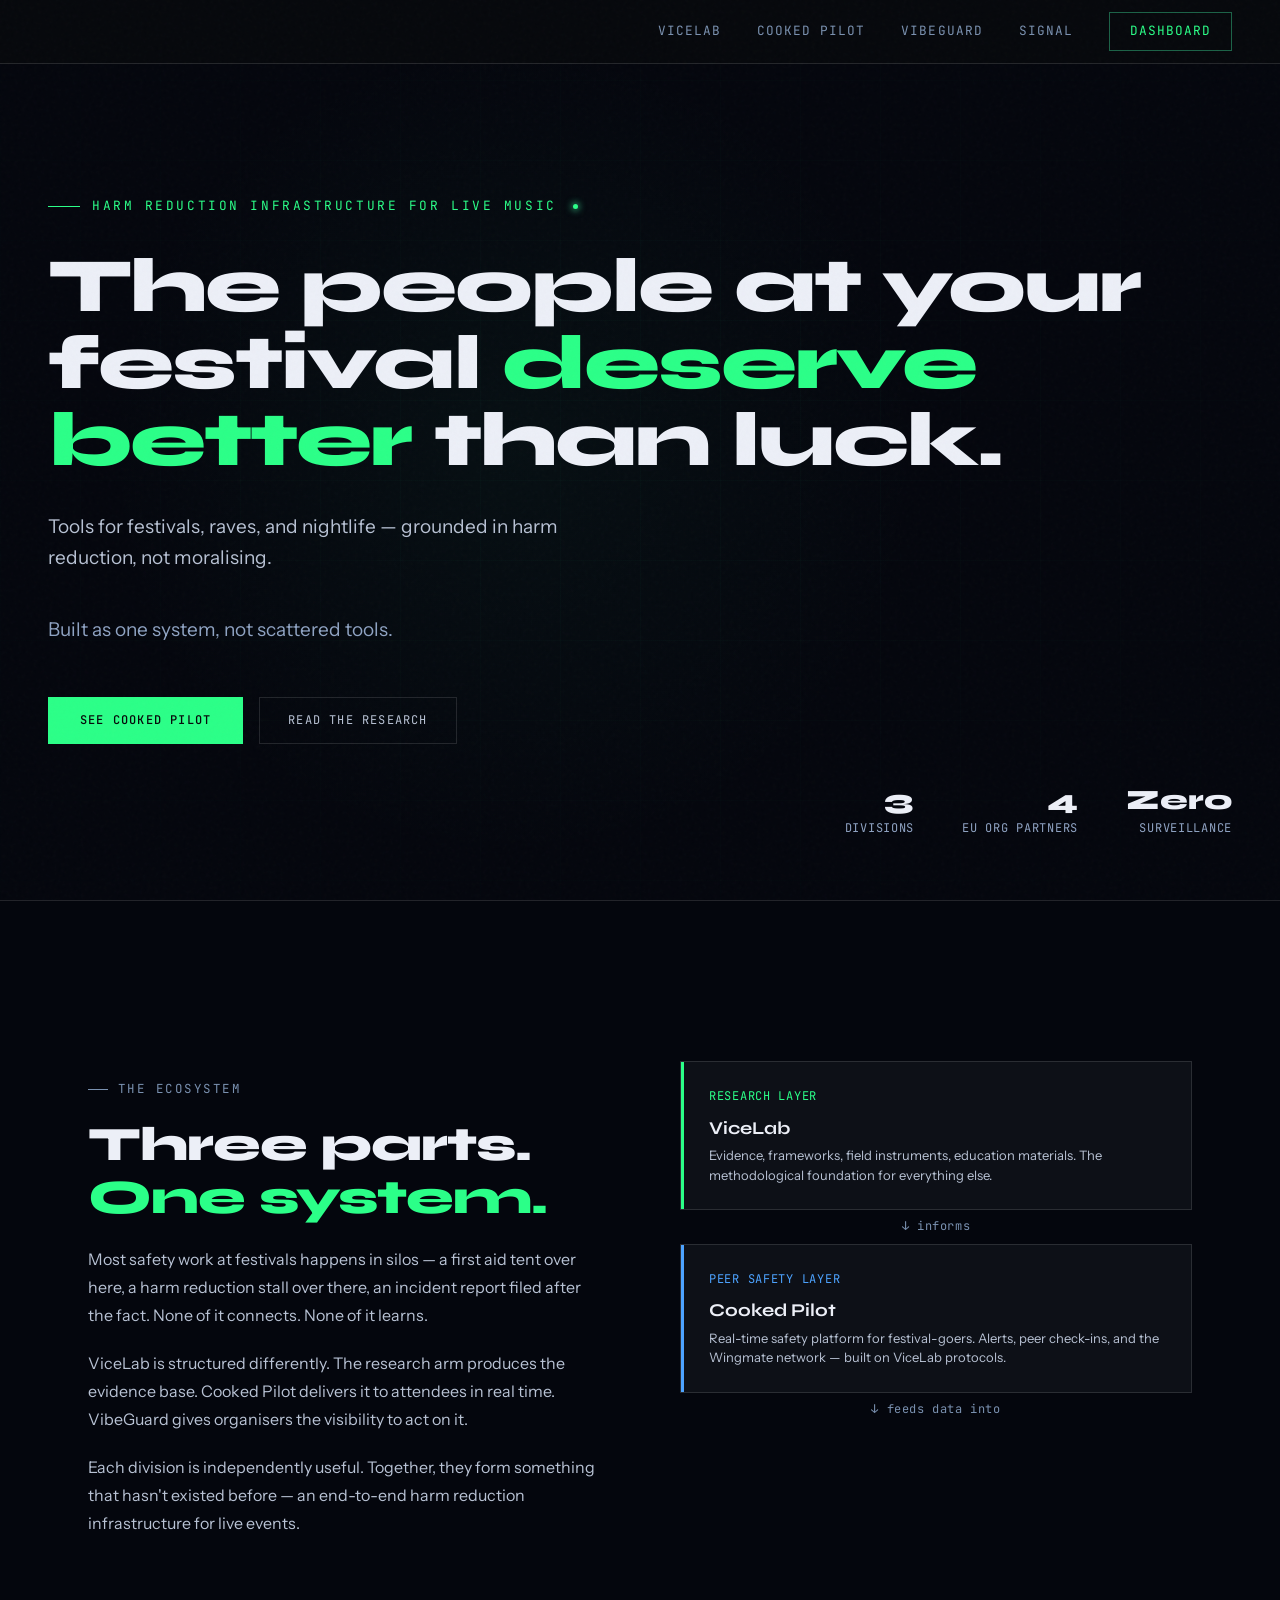
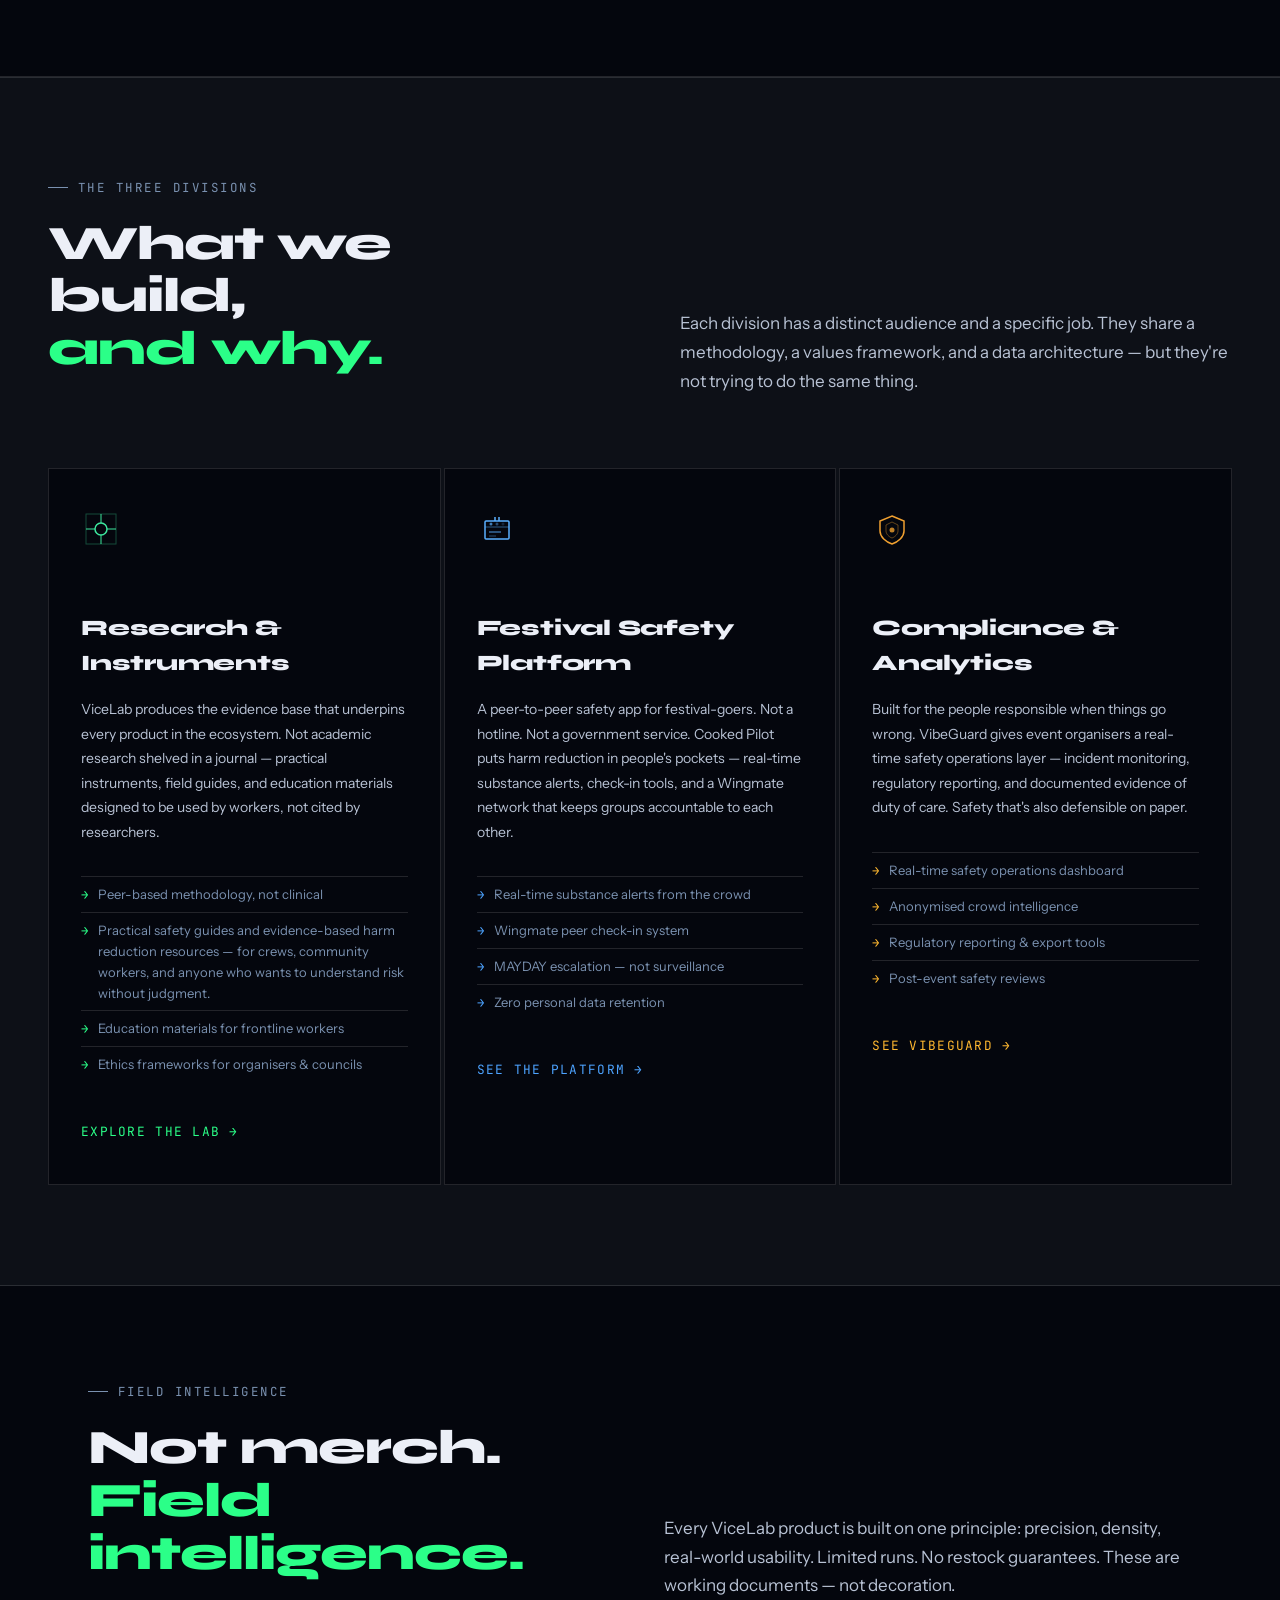
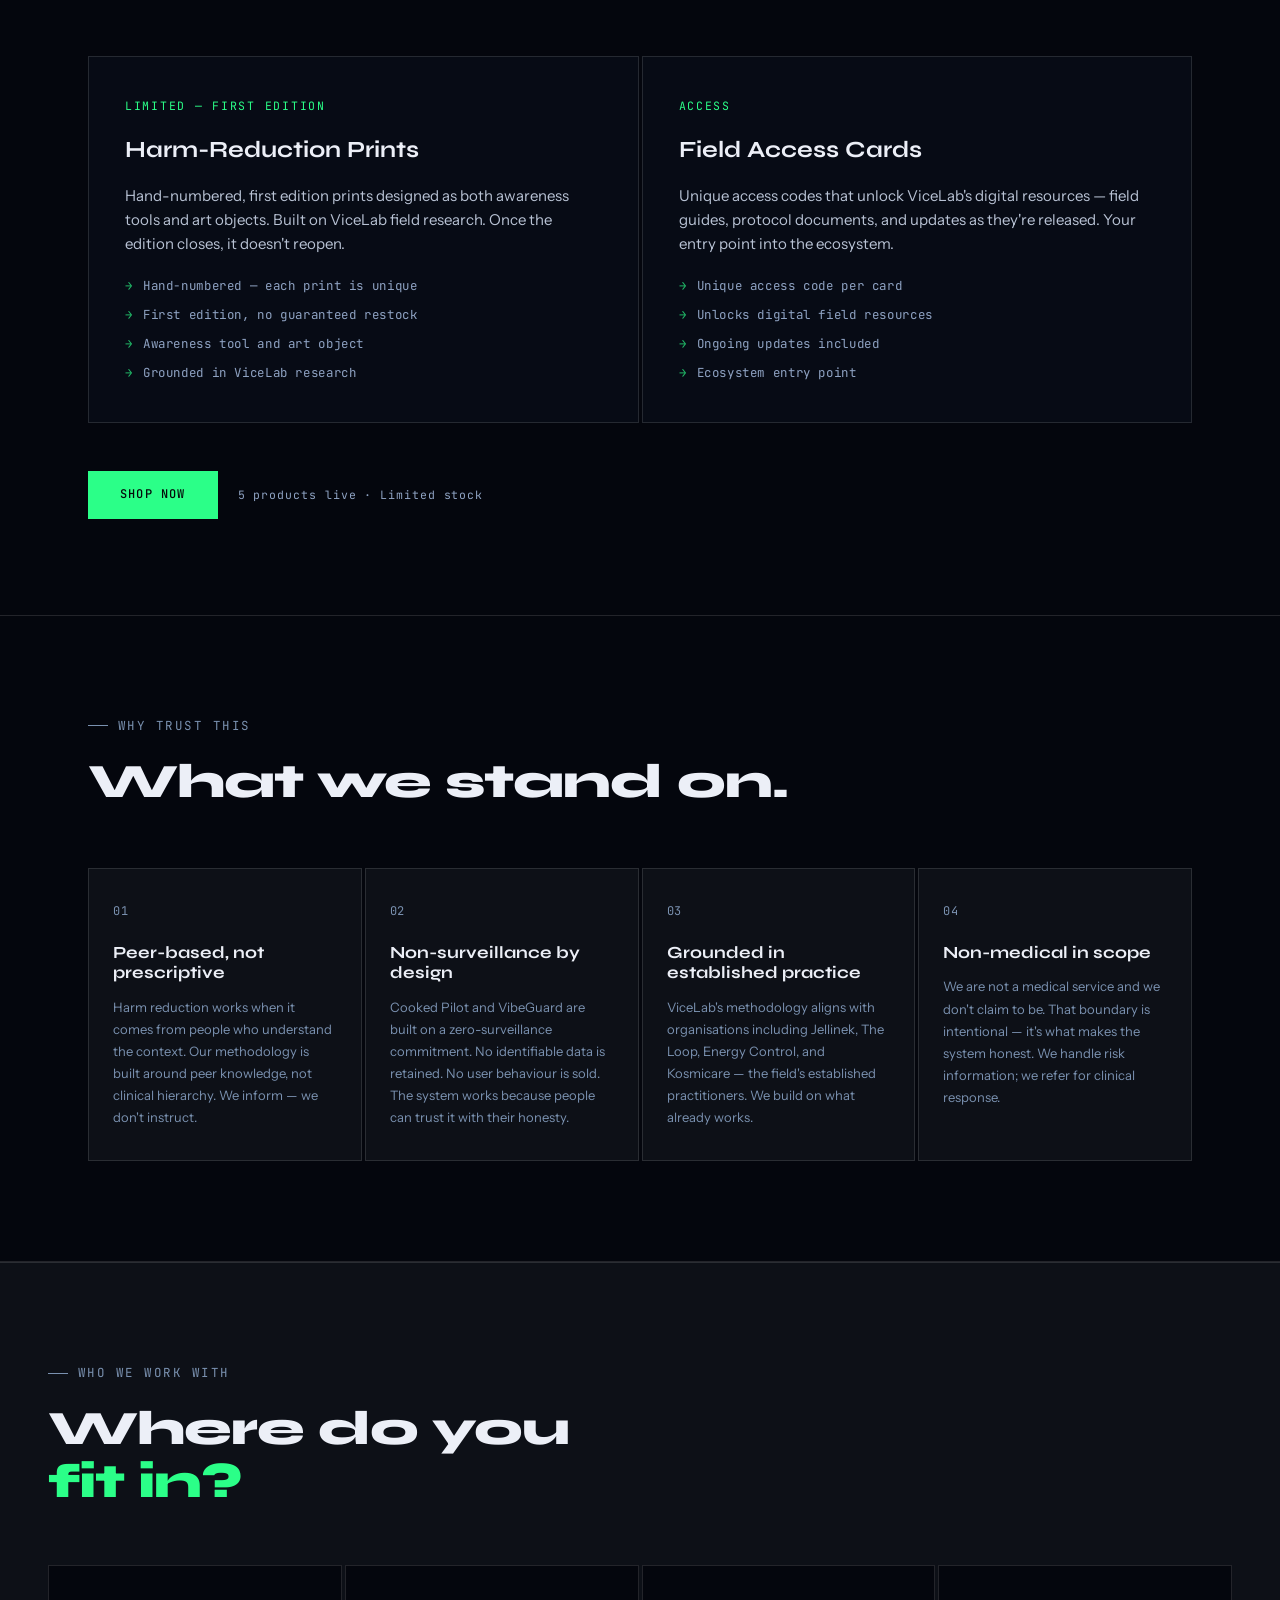
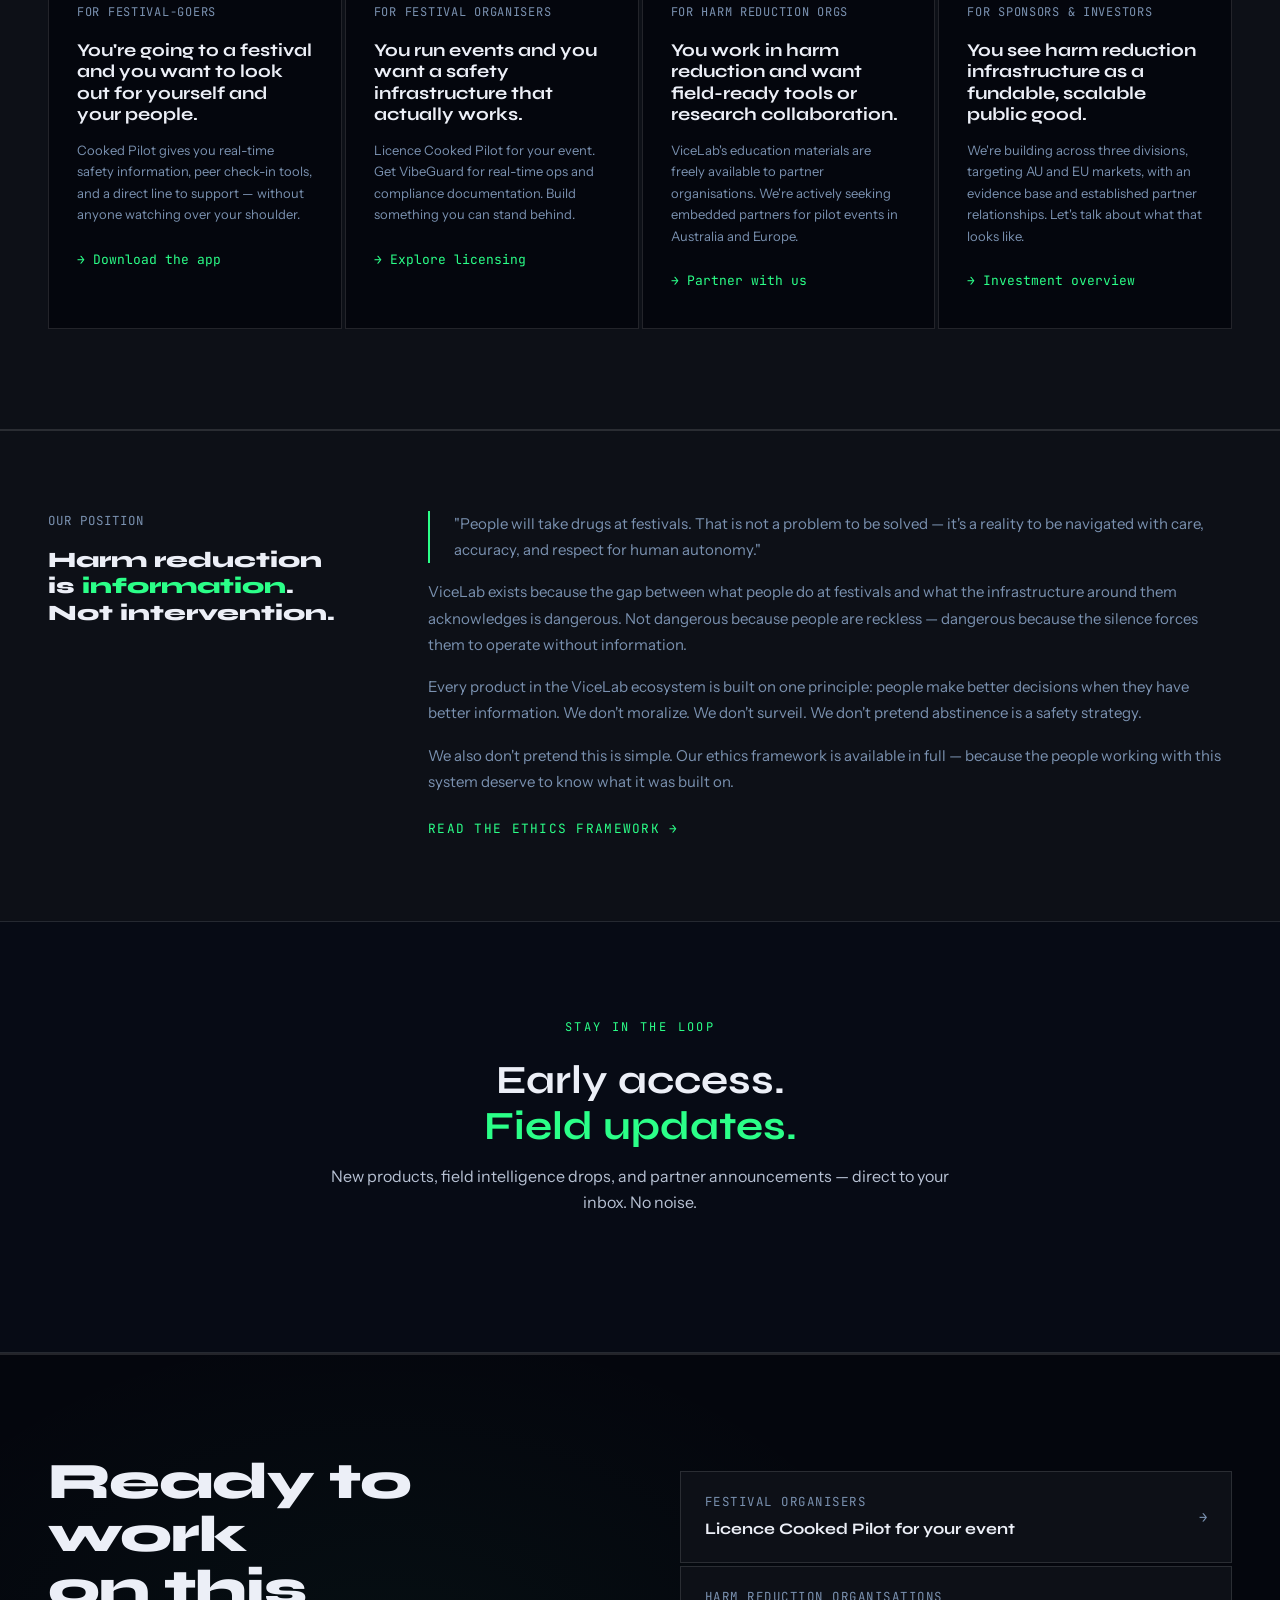
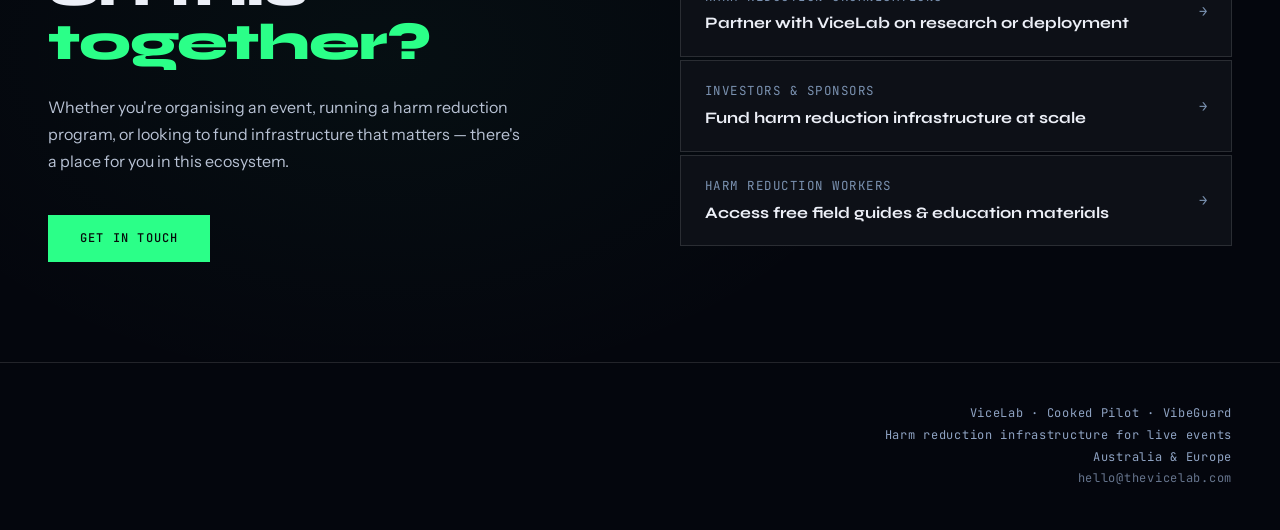
==== commit 56515fa2: "Logo integration: update index.html" ====
--- a/index.html
+++ b/index.html
@@ -1753,6 +1753,36 @@
   }
 }
 
+
+/* ── Logo image sizing ── */
+.nav-logo img {
+  height: 36px;
+  width: auto;
+  display: block;
+}
+.footer-logo img {
+  height: 32px;
+  width: auto;
+  display: block;
+  opacity: 0.85;
+}
+.div-logo {
+  height: 28px;
+  width: auto;
+  display: block;
+  margin-bottom: 6px;
+}
+.hero-logo {
+  height: 48px;
+  width: auto;
+  display: block;
+  margin-bottom: 20px;
+}
+@media (max-width: 767px) {
+  .nav-logo img { height: 28px; }
+  .hero-logo { height: 36px; }
+}
+
 </style>
 <script defer src="https://assets.mailerlite.com/js/universal.js"></script>
   <!-- LOCKED HERO HEADLINE COMPONENT — owns all .hero-headline styles.
@@ -1764,7 +1794,7 @@
 
 <!-- ═══════════════════════════════════ NAV -->
 <nav>
-  <a href="index.html" class="nav-logo">Vice<span>Lab</span></a>
+  <a href="index.html" class="nav-logo"><img src="/logos/vicelab.svg" alt="ViceLab"></a>
   <div class="nav-links">
     <a href="vicelab.html">ViceLab</a>
     <a href="cooked-pilot.html">Cooked Pilot</a>
@@ -1888,7 +1918,7 @@
             <line x1="22" y1="16" x2="31" y2="16" stroke="#3de89e" stroke-width="1"/>
           </svg>
         </div>
-        <div class="div-tag">ViceLab</div>
+        <img src="/logos/vicelab.svg" alt="ViceLab" class="div-logo">
         <div class="div-name">Research &amp; Instruments</div>
         <p class="div-body">ViceLab produces the evidence base that underpins every product in the ecosystem. Not academic research shelved in a journal — practical instruments, field guides, and education materials designed to be used by workers, not cited by researchers.</p>
         <ul class="div-bullets">
@@ -1915,7 +1945,7 @@
             <line x1="18" y1="4" x2="18" y2="8" stroke="#5ab0ff" stroke-width="1.5"/>
           </svg>
         </div>
-        <div class="div-tag">Cooked Pilot</div>
+        <img src="/logos/cookedpilot.svg" alt="Cooked Pilot" class="div-logo">
         <div class="div-name">Festival Safety Platform</div>
         <p class="div-body">A peer-to-peer safety app for festival-goers. Not a hotline. Not a government service. Cooked Pilot puts harm reduction in people's pockets — real-time substance alerts, check-in tools, and a Wingmate network that keeps groups accountable to each other.</p>
         <ul class="div-bullets">
@@ -1936,7 +1966,7 @@
             <circle cx="16" cy="17" r="2.5" fill="#f0a030" opacity="0.8"/>
           </svg>
         </div>
-        <div class="div-tag">VibeGuard</div>
+        <img src="/logos/vibeguard.svg" alt="VibeGuard" class="div-logo">
         <div class="div-name">Compliance &amp; Analytics</div>
         <p class="div-body">Built for the people responsible when things go wrong. VibeGuard gives event organisers a real-time safety operations layer — incident monitoring, regulatory reporting, and documented evidence of duty of care. Safety that's also defensible on paper.</p>
         <ul class="div-bullets">
@@ -2159,7 +2189,7 @@
 
 <!-- ═══════════════════════════════════ FOOTER -->
 <footer>
-  <div class="footer-logo">Vice<span>Lab</span></div>
+  <div class="footer-logo"><img src="/logos/vicelab.svg" alt="ViceLab"></div>
   <div class="footer-meta">
     ViceLab · Cooked Pilot · VibeGuard<br>
     Harm reduction infrastructure for live events<br>
